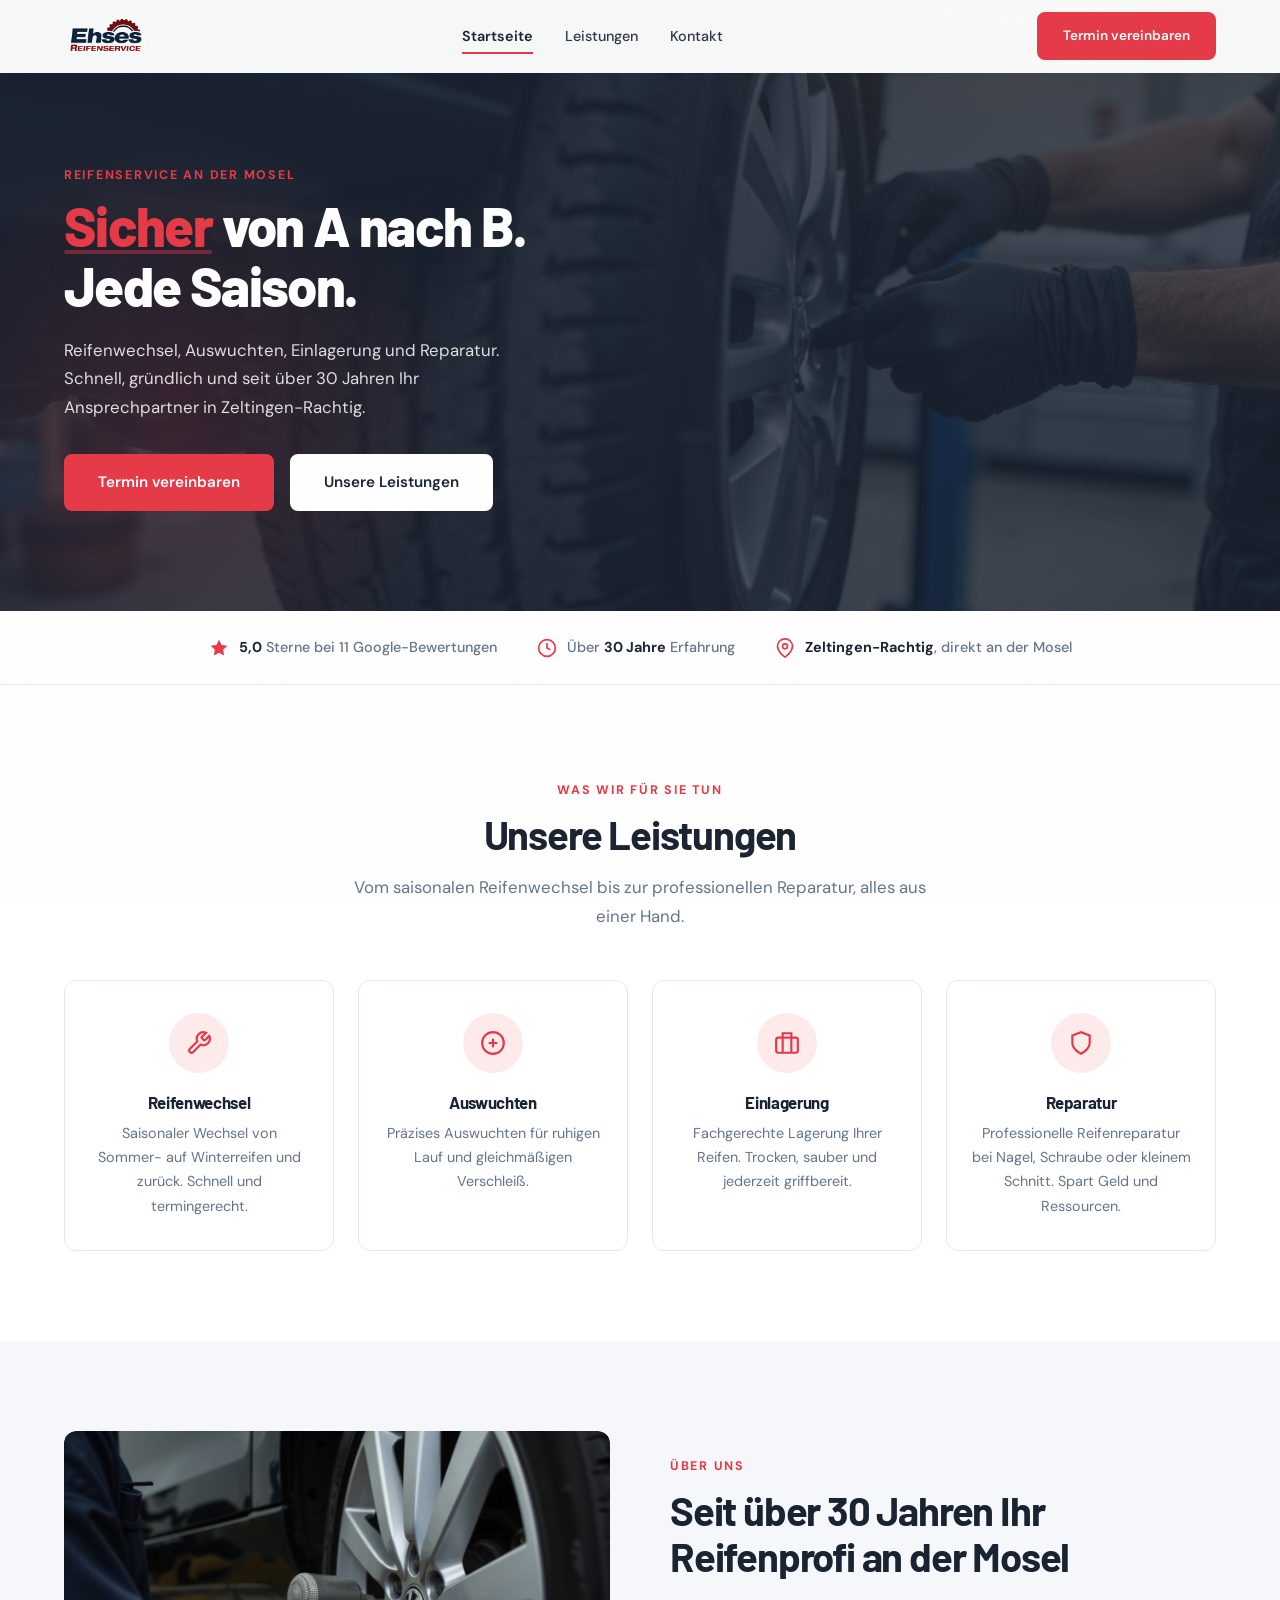
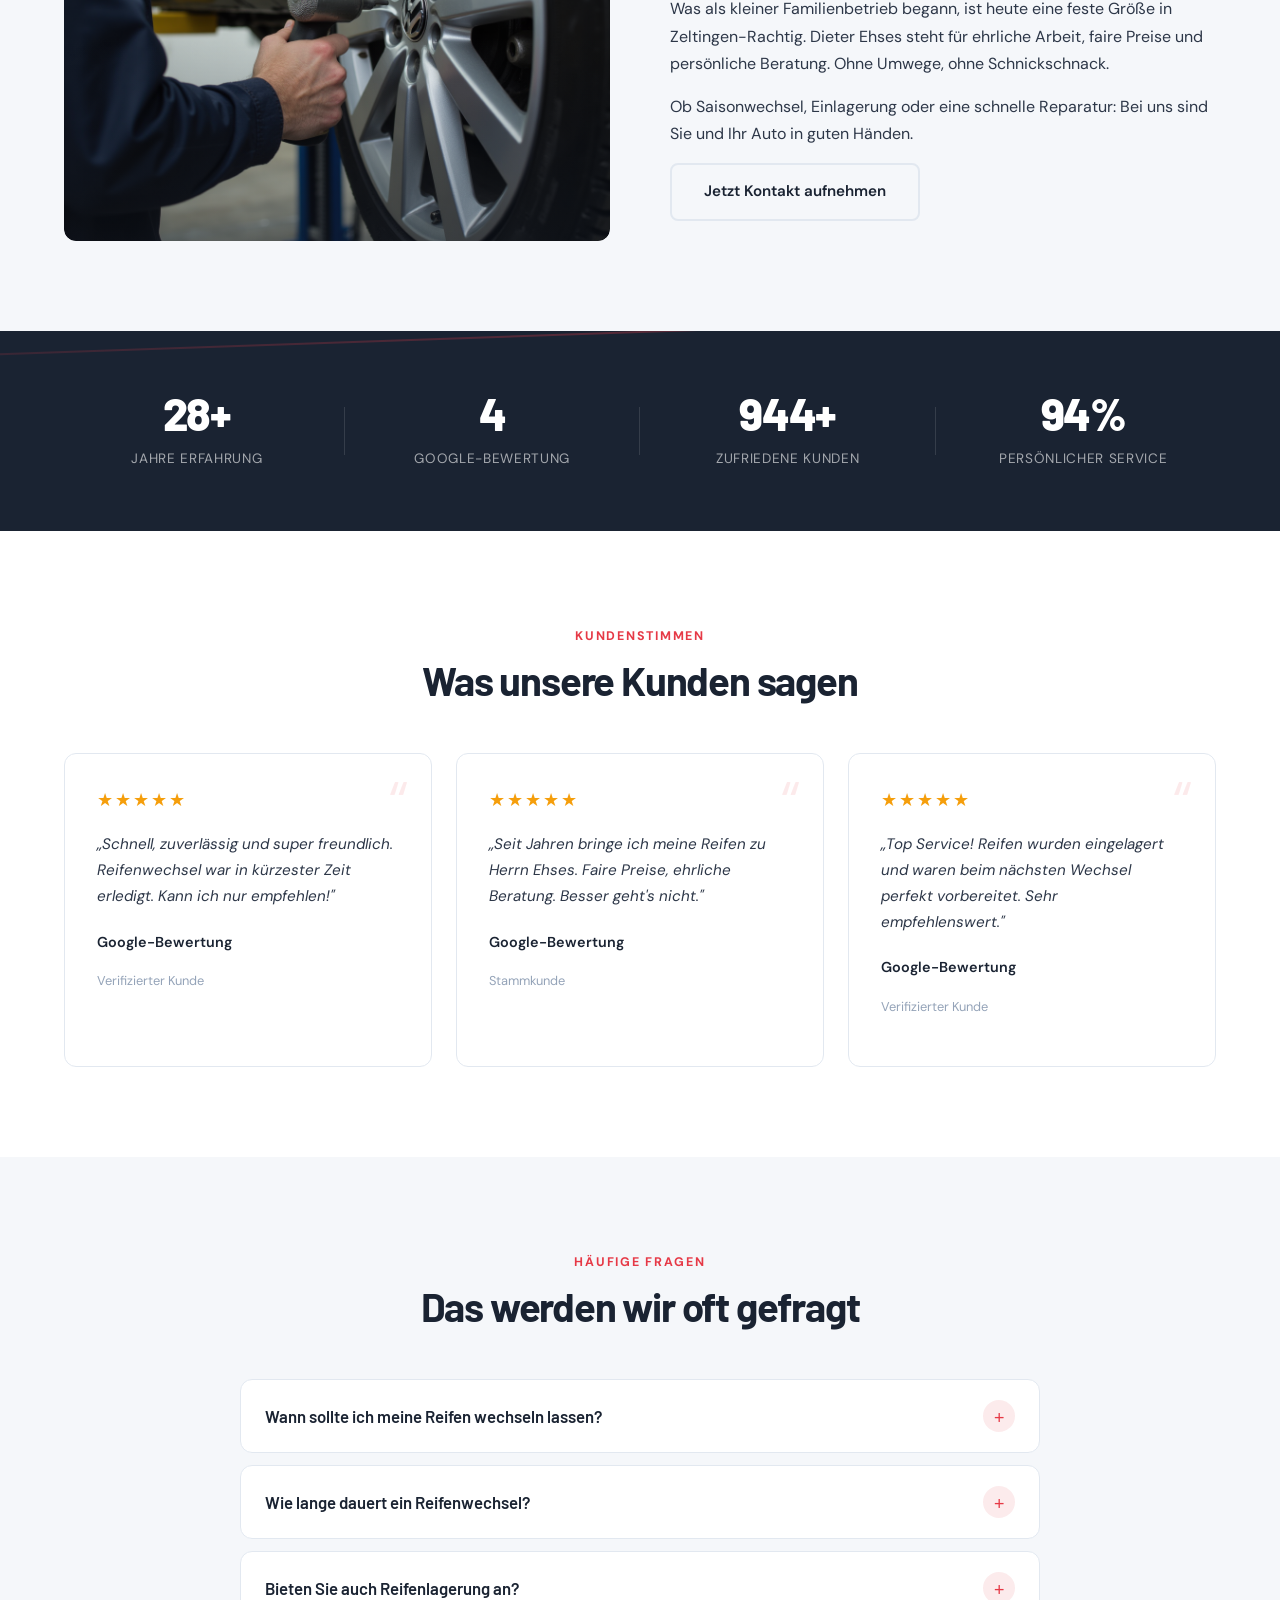
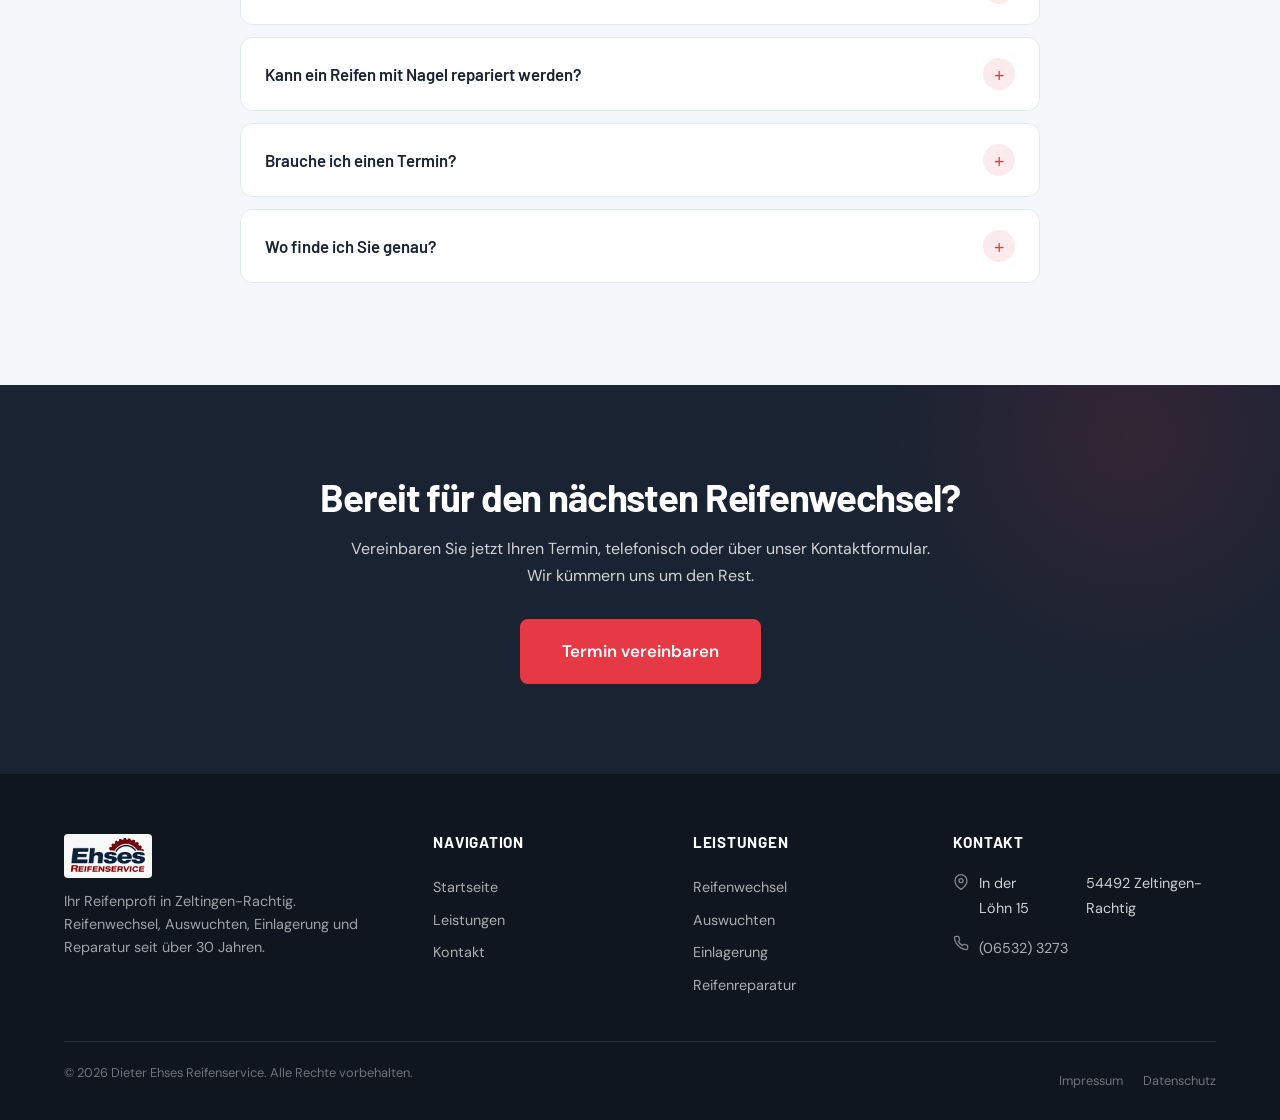
==== index.html @ b944e79a "UI polish: button shimmer, smooth FAQ accordion, back-to-top button, form focus states, CTA pulse, s" ====
<!DOCTYPE html>
<html lang="de">
<head>
    <meta charset="UTF-8">
    <meta name="viewport" content="width=device-width, initial-scale=1.0">
    <title>Ehses Reifenservice | Ihr Reifenprofi in Zeltingen-Rachtig</title>
    <meta name="description" content="Reifenwechsel, Auswuchten, Einlagerung und Reparatur. Ehses Reifenservice in Zeltingen-Rachtig. Über 30 Jahre Erfahrung. 5 Sterne bei Google.">
    <link rel="canonical" href="https://ehses-reifenservice.vercel.app/">
    <meta property="og:title" content="Ehses Reifenservice | Ihr Reifenprofi in Zeltingen-Rachtig">
    <meta property="og:description" content="Professioneller Reifenservice an der Mosel. Reifenwechsel, Auswuchten, Einlagerung, Reparatur. 5,0 ★ auf Google.">
    <meta property="og:type" content="website">
    <link rel="icon" type="image/png" href="images/ehses-reifenservice-favicon.png">
    <link rel="preconnect" href="https://fonts.googleapis.com">
    <link href="https://fonts.googleapis.com/css2?family=Barlow:wght@600;700;800&family=DM+Sans:ital,opsz,wght@0,9..40,300;0,9..40,400;0,9..40,500;0,9..40,600;0,9..40,700;1,9..40,400&display=swap" rel="stylesheet">
    <link rel="stylesheet" href="styles.css">
</head>
<body>
<!-- Scroll Progress -->
<div class="scroll-progress"></div>

<!-- Header -->
<header class="header" id="header">
    <div class="container">
        <a href="index.html" class="header-logo">
            <img src="images/ehses-reifenservice-logo.png" alt="Ehses Reifenservice" class="header-logo-img">
        </a>
        <nav class="nav" id="nav">
            <a href="index.html" class="nav-link active">Startseite</a>
            <a href="leistungen.html" class="nav-link">Leistungen</a>
            <a href="kontakt.html" class="nav-link">Kontakt</a>
        </nav>
        <a href="kontakt.html" class="header-cta btn btn-accent">Termin vereinbaren</a>
        <button class="hamburger" id="hamburger" aria-label="Menü">
            <span></span><span></span><span></span>
        </button>
    </div>
</header>

<!-- Hero -->
<section class="hero" style="background-image: linear-gradient(135deg, rgba(26,35,50,0.88) 0%, rgba(26,35,50,0.75) 100%), url('images/ehses-reifenservice-werkstatt-hero.png'); background-size: cover; background-position: center;">
    <div class="container">
        <div class="hero-content">
            <span class="section-label">Reifenservice an der Mosel</span>
            <h1><em>Sicher</em> von A nach B.<br>Jede Saison.</h1>
            <p class="hero-sub">Reifenwechsel, Auswuchten, Einlagerung und Reparatur. Schnell, gründlich und seit über 30 Jahren Ihr Ansprechpartner in Zeltingen-Rachtig.</p>
            <div class="hero-actions">
                <a href="kontakt.html" class="btn btn-accent">Termin vereinbaren</a>
                <a href="leistungen.html" class="btn btn-white">Unsere Leistungen</a>
            </div>
        </div>
    </div>
</section>

<!-- Trust Bar -->
<section class="trust-bar">
    <div class="container">
        <div class="trust-item">
            <svg xmlns="http://www.w3.org/2000/svg" width="20" height="20" viewBox="0 0 24 24" fill="currentColor"><path d="M12 2l3.09 6.26L22 9.27l-5 4.87 1.18 6.88L12 17.77l-6.18 3.25L7 14.14 2 9.27l6.91-1.01L12 2z"/></svg>
            <span><strong>5,0</strong> Sterne bei 11 Google-Bewertungen</span>
        </div>
        <div class="trust-item">
            <svg xmlns="http://www.w3.org/2000/svg" width="20" height="20" viewBox="0 0 24 24" fill="none" stroke="currentColor" stroke-width="2"><circle cx="12" cy="12" r="10"/><polyline points="12 6 12 12 16 14"/></svg>
            <span>Über <strong>30 Jahre</strong> Erfahrung</span>
        </div>
        <div class="trust-item">
            <svg xmlns="http://www.w3.org/2000/svg" width="20" height="20" viewBox="0 0 24 24" fill="none" stroke="currentColor" stroke-width="2"><path d="M21 10c0 7-9 13-9 13s-9-6-9-13a9 9 0 0 1 18 0z"/><circle cx="12" cy="10" r="3"/></svg>
            <span><strong>Zeltingen-Rachtig</strong>, direkt an der Mosel</span>
        </div>
    </div>
</section>

<!-- Services Overview -->
<section style="padding: var(--section-padding) 0;">
    <div class="container">
        <div class="section-header fade-in">
            <span class="section-label">Was wir für Sie tun</span>
            <h2 class="section-title">Unsere Leistungen</h2>
            <p class="section-subtitle">Vom saisonalen Reifenwechsel bis zur professionellen Reparatur, alles aus einer Hand.</p>
        </div>
        <div class="services-grid fade-in">
            <div class="service-card">
                <div class="service-icon">
                    <svg xmlns="http://www.w3.org/2000/svg" width="26" height="26" viewBox="0 0 24 24" fill="none" stroke="currentColor" stroke-width="2"><path d="M14.7 6.3a1 1 0 0 0 0 1.4l1.6 1.6a1 1 0 0 0 1.4 0l3.77-3.77a6 6 0 0 1-7.94 7.94l-6.91 6.91a2.12 2.12 0 0 1-3-3l6.91-6.91a6 6 0 0 1 7.94-7.94l-3.76 3.76z"/></svg>
                </div>
                <h3>Reifenwechsel</h3>
                <p>Saisonaler Wechsel von Sommer- auf Winterreifen und zurück. Schnell und termingerecht.</p>
            </div>
            <div class="service-card">
                <div class="service-icon">
                    <svg xmlns="http://www.w3.org/2000/svg" width="26" height="26" viewBox="0 0 24 24" fill="none" stroke="currentColor" stroke-width="2"><circle cx="12" cy="12" r="10"/><line x1="12" y1="8" x2="12" y2="16"/><line x1="8" y1="12" x2="16" y2="12"/></svg>
                </div>
                <h3>Auswuchten</h3>
                <p>Präzises Auswuchten für ruhigen Lauf und gleichmäßigen Verschleiß.</p>
            </div>
            <div class="service-card">
                <div class="service-icon">
                    <svg xmlns="http://www.w3.org/2000/svg" width="26" height="26" viewBox="0 0 24 24" fill="none" stroke="currentColor" stroke-width="2"><rect x="2" y="7" width="20" height="14" rx="2" ry="2"/><polyline points="16 21 16 3 8 3 8 21"/></svg>
                </div>
                <h3>Einlagerung</h3>
                <p>Fachgerechte Lagerung Ihrer Reifen. Trocken, sauber und jederzeit griffbereit.</p>
            </div>
            <div class="service-card">
                <div class="service-icon">
                    <svg xmlns="http://www.w3.org/2000/svg" width="26" height="26" viewBox="0 0 24 24" fill="none" stroke="currentColor" stroke-width="2"><path d="M12 22s8-4 8-10V5l-8-3-8 3v7c0 6 8 10 8 10z"/></svg>
                </div>
                <h3>Reparatur</h3>
                <p>Professionelle Reifenreparatur bei Nagel, Schraube oder kleinem Schnitt. Spart Geld und Ressourcen.</p>
            </div>
        </div>
    </div>
</section>

<!-- About Teaser -->
<section style="padding: var(--section-padding) 0; background: var(--light-bg);">
    <div class="container">
        <div class="about-grid">
            <div class="about-image slide-in-left">
                <img src="images/reifenwechsel-montage-ehses.png" alt="Reifenwechsel und Montage bei Ehses Reifenservice in Zeltingen-Rachtig" style="width:100%;aspect-ratio:4/3;border-radius:var(--radius-lg);object-fit:cover;">
            </div>
            <div class="about-text slide-in-right">
                <span class="section-label">Über uns</span>
                <h2 class="section-title">Seit über 30 Jahren Ihr Reifenprofi an der Mosel</h2>
                <p>Was als kleiner Familienbetrieb begann, ist heute eine feste Größe in Zeltingen-Rachtig. Dieter Ehses steht für ehrliche Arbeit, faire Preise und persönliche Beratung. Ohne Umwege, ohne Schnickschnack.</p>
                <p>Ob Saisonwechsel, Einlagerung oder eine schnelle Reparatur: Bei uns sind Sie und Ihr Auto in guten Händen.</p>
                <a href="kontakt.html" class="btn btn-outline">Jetzt Kontakt aufnehmen</a>
            </div>
        </div>
    </div>
</section>

<!-- Stats -->
<section class="stats fade-in">
    <div class="container">
        <div class="stats-grid">
            <div class="stat-item">
                <span class="stat-number">30+</span>
                <span class="stat-label">Jahre Erfahrung</span>
            </div>
            <div class="stat-item">
                <span class="stat-number">5,0</span>
                <span class="stat-label">Google-Bewertung</span>
            </div>
            <div class="stat-item">
                <span class="stat-number">1000+</span>
                <span class="stat-label">Zufriedene Kunden</span>
            </div>
            <div class="stat-item">
                <span class="stat-number">100%</span>
                <span class="stat-label">Persönlicher Service</span>
            </div>
        </div>
    </div>
</section>

<!-- Testimonials -->
<section style="padding: var(--section-padding) 0;">
    <div class="container">
        <div class="section-header fade-in">
            <span class="section-label">Kundenstimmen</span>
            <h2 class="section-title">Was unsere Kunden sagen</h2>
        </div>
        <div class="testimonials-grid fade-in">
            <div class="testimonial-card">
                <div class="testimonial-stars">★★★★★</div>
                <p class="testimonial-text">„Schnell, zuverlässig und super freundlich. Reifenwechsel war in kürzester Zeit erledigt. Kann ich nur empfehlen!"</p>
                <p class="testimonial-author">Google-Bewertung</p>
                <p class="testimonial-source">Verifizierter Kunde</p>
            </div>
            <div class="testimonial-card">
                <div class="testimonial-stars">★★★★★</div>
                <p class="testimonial-text">„Seit Jahren bringe ich meine Reifen zu Herrn Ehses. Faire Preise, ehrliche Beratung. Besser geht's nicht."</p>
                <p class="testimonial-author">Google-Bewertung</p>
                <p class="testimonial-source">Stammkunde</p>
            </div>
            <div class="testimonial-card">
                <div class="testimonial-stars">★★★★★</div>
                <p class="testimonial-text">„Top Service! Reifen wurden eingelagert und waren beim nächsten Wechsel perfekt vorbereitet. Sehr empfehlenswert."</p>
                <p class="testimonial-author">Google-Bewertung</p>
                <p class="testimonial-source">Verifizierter Kunde</p>
            </div>
        </div>
    </div>
</section>

<!-- FAQ -->
<section style="padding: var(--section-padding) 0; background: var(--light-bg);">
    <div class="container">
        <div class="section-header fade-in">
            <span class="section-label">Häufige Fragen</span>
            <h2 class="section-title">Das werden wir oft gefragt</h2>
        </div>
        <div class="faq-list fade-in">
            <details class="faq-item">
                <summary>Wann sollte ich meine Reifen wechseln lassen?</summary>
                <div class="faq-answer"><div class="faq-answer-inner">
                    <p>Die Faustregel lautet: Von O bis O, also von Oktober bis Ostern fahren Sie mit Winterreifen. Den genauen Zeitpunkt bestimmt das Wetter. Sobald die Temperaturen dauerhaft unter 7 Grad fallen, wird es Zeit für Winterreifen. Im Frühling gilt das Gleiche umgekehrt. Rufen Sie uns einfach an, wir finden schnell einen Termin.</p>
                </div></div>
            </details>
            <details class="faq-item">
                <summary>Wie lange dauert ein Reifenwechsel?</summary>
                <div class="faq-answer"><div class="faq-answer-inner">
                    <p>Ein kompletter Reifenwechsel (alle vier Räder) dauert bei uns in der Regel 20 bis 30 Minuten. Wenn Ihre Reifen bei uns eingelagert sind, geht es noch schneller, weil wir alles vorbereiten können.</p>
                </div></div>
            </details>
            <details class="faq-item">
                <summary>Bieten Sie auch Reifenlagerung an?</summary>
                <div class="faq-answer"><div class="faq-answer-inner">
                    <p>Ja, wir lagern Ihre Reifen fachgerecht bei uns ein. Trocken, sauber und jederzeit griffbereit für den nächsten Saisonwechsel. So sparen Sie sich den Platz in der Garage und den Transport.</p>
                </div></div>
            </details>
            <details class="faq-item">
                <summary>Kann ein Reifen mit Nagel repariert werden?</summary>
                <div class="faq-answer"><div class="faq-answer-inner">
                    <p>In vielen Fällen ja. Wenn der Nagel oder die Schraube in der Lauffläche steckt und der Schaden nicht zu groß ist, können wir den Reifen professionell reparieren. Das spart Ihnen den Kauf eines neuen Reifens. Kommen Sie vorbei, wir schauen es uns an.</p>
                </div></div>
            </details>
            <details class="faq-item">
                <summary>Brauche ich einen Termin?</summary>
                <div class="faq-answer"><div class="faq-answer-inner">
                    <p>Einen Termin zu vereinbaren ist empfehlenswert, damit wir uns ausreichend Zeit für Sie nehmen können. Rufen Sie uns einfach an unter <a href="tel:065323273">(06532) 3273</a>, und wir finden gemeinsam einen passenden Termin.</p>
                </div></div>
            </details>
            <details class="faq-item">
                <summary>Wo finde ich Sie genau?</summary>
                <div class="faq-answer"><div class="faq-answer-inner">
                    <p>Sie finden uns in der Löhn 15, 54492 Zeltingen-Rachtig. Direkt an der Mosel, gut erreichbar aus dem gesamten Umkreis. Auf unserer <a href="kontakt.html">Kontaktseite</a> finden Sie auch eine Karte mit Wegbeschreibung.</p>
                </div></div>
            </details>
        </div>
    </div>
</section>

<!-- FAQ Schema (SEO) -->
<script type="application/ld+json">
{
    "@context": "https://schema.org",
    "@type": "FAQPage",
    "mainEntity": [
        {
            "@type": "Question",
            "name": "Wann sollte ich meine Reifen wechseln lassen?",
            "acceptedAnswer": {
                "@type": "Answer",
                "text": "Die Faustregel lautet: Von O bis O, also von Oktober bis Ostern fahren Sie mit Winterreifen. Sobald die Temperaturen dauerhaft unter 7 Grad fallen, wird es Zeit für Winterreifen."
            }
        },
        {
            "@type": "Question",
            "name": "Wie lange dauert ein Reifenwechsel?",
            "acceptedAnswer": {
                "@type": "Answer",
                "text": "Ein kompletter Reifenwechsel (alle vier Räder) dauert bei uns in der Regel 20 bis 30 Minuten."
            }
        },
        {
            "@type": "Question",
            "name": "Bieten Sie auch Reifenlagerung an?",
            "acceptedAnswer": {
                "@type": "Answer",
                "text": "Ja, wir lagern Ihre Reifen fachgerecht bei uns ein. Trocken, sauber und jederzeit griffbereit für den nächsten Saisonwechsel."
            }
        },
        {
            "@type": "Question",
            "name": "Kann ein Reifen mit Nagel repariert werden?",
            "acceptedAnswer": {
                "@type": "Answer",
                "text": "In vielen Fällen ja. Wenn der Nagel oder die Schraube in der Lauffläche steckt und der Schaden nicht zu groß ist, können wir den Reifen professionell reparieren."
            }
        },
        {
            "@type": "Question",
            "name": "Brauche ich einen Termin?",
            "acceptedAnswer": {
                "@type": "Answer",
                "text": "Einen Termin zu vereinbaren ist empfehlenswert. Rufen Sie uns einfach an unter (06532) 3273."
            }
        },
        {
            "@type": "Question",
            "name": "Wo finde ich Ehses Reifenservice?",
            "acceptedAnswer": {
                "@type": "Answer",
                "text": "In der Löhn 15, 54492 Zeltingen-Rachtig. Direkt an der Mosel, gut erreichbar aus dem gesamten Umkreis."
            }
        }
    ]
}
</script>

<!-- CTA -->
<section class="cta-section">
    <div class="container fade-in">
        <h2>Bereit für den nächsten Reifenwechsel?</h2>
        <p>Vereinbaren Sie jetzt Ihren Termin, telefonisch oder über unser Kontaktformular. Wir kümmern uns um den Rest.</p>
        <a href="kontakt.html" class="btn btn-accent" style="font-size: 1.05rem; padding: 16px 40px;">Termin vereinbaren</a>
    </div>
</section>

<!-- Footer -->
<footer class="footer">
    <div class="container">
        <div class="footer-grid">
            <div class="footer-col">
                <img src="images/ehses-reifenservice-logo.png" alt="Ehses Reifenservice" class="footer-logo-img">
                <p class="footer-about">Ihr Reifenprofi in Zeltingen-Rachtig. Reifenwechsel, Auswuchten, Einlagerung und Reparatur seit über 30 Jahren.</p>
            </div>
            <div class="footer-col">
                <h4>Navigation</h4>
                <a href="index.html">Startseite</a>
                <a href="leistungen.html">Leistungen</a>
                <a href="kontakt.html">Kontakt</a>
            </div>
            <div class="footer-col">
                <h4>Leistungen</h4>
                <a href="leistungen.html">Reifenwechsel</a>
                <a href="leistungen.html">Auswuchten</a>
                <a href="leistungen.html">Einlagerung</a>
                <a href="leistungen.html">Reifenreparatur</a>
            </div>
            <div class="footer-col footer-contact">
                <h4>Kontakt</h4>
                <p>
                    <svg xmlns="http://www.w3.org/2000/svg" width="16" height="16" viewBox="0 0 24 24" fill="none" stroke="currentColor" stroke-width="2"><path d="M21 10c0 7-9 13-9 13s-9-6-9-13a9 9 0 0 1 18 0z"/><circle cx="12" cy="10" r="3"/></svg>
                    In der Löhn 15<br><span style="margin-left:26px;">54492 Zeltingen-Rachtig</span>
                </p>
                <p>
                    <svg xmlns="http://www.w3.org/2000/svg" width="16" height="16" viewBox="0 0 24 24" fill="none" stroke="currentColor" stroke-width="2"><path d="M22 16.92v3a2 2 0 0 1-2.18 2 19.79 19.79 0 0 1-8.63-3.07 19.5 19.5 0 0 1-6-6 19.79 19.79 0 0 1-3.07-8.67A2 2 0 0 1 4.11 2h3a2 2 0 0 1 2 1.72 12.84 12.84 0 0 0 .7 2.81 2 2 0 0 1-.45 2.11L8.09 9.91a16 16 0 0 0 6 6l1.27-1.27a2 2 0 0 1 2.11-.45 12.84 12.84 0 0 0 2.81.7A2 2 0 0 1 22 16.92z"/></svg>
                    <a href="tel:065323273" style="color: rgba(255,255,255,0.65);">(06532) 3273</a>
                </p>
            </div>
        </div>
        <div class="footer-bottom">
            <p>&copy; 2026 Dieter Ehses Reifenservice. Alle Rechte vorbehalten.</p>
            <div class="footer-legal">
                <a href="impressum.html">Impressum</a>
                <a href="datenschutz.html">Datenschutz</a>
            </div>
        </div>
    </div>
</footer>

<!-- Back to Top -->
<button class="back-to-top" id="backToTop" aria-label="Nach oben scrollen">
    <svg xmlns="http://www.w3.org/2000/svg" width="22" height="22" viewBox="0 0 24 24" fill="none" stroke="currentColor" stroke-width="2.5" stroke-linecap="round" stroke-linejoin="round"><polyline points="18 15 12 9 6 15"/></svg>
</button>

<script src="script.js"></script>
</body>
</html>
---- styles.css ----
/* ============================================
   Dieter Ehses Reifenservice | styles.css
   Design Vibe: High-Performance (Automotive)
   ============================================ */

/* 1. Reset & Base */
*, *::before, *::after { box-sizing: border-box; margin: 0; padding: 0; }
html { scroll-behavior: smooth; }
body { font-family: var(--font-body); color: var(--text); line-height: 1.7; background: var(--white); -webkit-font-smoothing: antialiased; }
img { max-width: 100%; height: auto; display: block; }
a { color: var(--accent); text-decoration: none; transition: color 0.3s cubic-bezier(0.25, 0.46, 0.45, 0.94); }
a:hover { color: var(--accent-hover); }
ul, ol { list-style: none; }

/* 2. CSS Variables */
:root {
    --primary: #1a2332;
    --primary-dark: #0f1620;
    --primary-light: #2a3a50;
    --accent: #e63946;
    --accent-hover: #c62d39;
    --accent-light: rgba(230, 57, 70, 0.1);
    --secondary: #4a90d9;
    --secondary-light: rgba(74, 144, 217, 0.1);

    --light-bg: #f5f7fa;
    --white: #ffffff;
    --text: #2d3748;
    --text-light: #64748b;
    --text-muted: #94a3b8;
    --border: #e2e8f0;

    /* Layered, color-tinted shadows */
    --shadow-sm: 0 1px 3px rgba(26,35,50,0.06), 0 4px 12px rgba(26,35,50,0.04);
    --shadow-md: 0 4px 12px rgba(26,35,50,0.08), 0 16px 40px rgba(26,35,50,0.06);
    --shadow-lg: 0 8px 24px rgba(26,35,50,0.1), 0 24px 64px rgba(26,35,50,0.08);
    --shadow-accent: 0 4px 16px rgba(230, 57, 70, 0.2), 0 12px 40px rgba(230, 57, 70, 0.12);

    --radius-sm: 4px;
    --radius-md: 8px;
    --radius-lg: 12px;

    --section-padding: 90px;

    /* Spring-style easing */
    --ease-spring: cubic-bezier(0.175, 0.885, 0.32, 1.275);
    --ease-smooth: cubic-bezier(0.25, 0.46, 0.45, 0.94);
    --ease-out: cubic-bezier(0.22, 1, 0.36, 1);

    --font-heading: 'Barlow', sans-serif;
    --font-body: 'DM Sans', sans-serif;
}

/* Subtle grain overlay */
body::after {
    content: '';
    position: fixed;
    inset: 0;
    pointer-events: none;
    z-index: 9999;
    opacity: 0.025;
    background-image: url("data:image/svg+xml,%3Csvg viewBox='0 0 256 256' xmlns='http://www.w3.org/2000/svg'%3E%3Cfilter id='n'%3E%3CfeTurbulence type='fractalNoise' baseFrequency='0.85' numOctaves='4' stitchTiles='stitch'/%3E%3C/filter%3E%3Crect width='100%25' height='100%25' filter='url(%23n)'/%3E%3C/svg%3E");
    background-size: 256px 256px;
}

/* 3. Typography */
h1, h2, h3, h4, h5, h6 {
    font-family: var(--font-heading);
    color: var(--primary);
    line-height: 1.15;
    font-weight: 700;
    letter-spacing: -0.03em;
}
h1 { font-size: clamp(2.2rem, 5vw, 3.4rem); font-weight: 800; }
h2 { font-size: clamp(1.7rem, 3.5vw, 2.5rem); margin-bottom: 16px; }
h3 { font-size: clamp(1.15rem, 2vw, 1.45rem); margin-bottom: 10px; letter-spacing: -0.02em; }
p { margin-bottom: 16px; }
.section-label {
    display: inline-block;
    font-family: var(--font-body);
    font-size: 0.78rem;
    font-weight: 700;
    text-transform: uppercase;
    letter-spacing: 0.14em;
    color: var(--accent);
    margin-bottom: 10px;
}
.section-title { margin-bottom: 16px; }
.section-subtitle { color: var(--text-light); max-width: 600px; margin: 0 auto; font-size: 1.05rem; }

/* 4. Layout */
.container { max-width: 1200px; margin: 0 auto; padding: 0 24px; }
.section-header { text-align: center; margin-bottom: 50px; }

/* 5. Buttons & Forms */
.btn {
    display: inline-flex;
    align-items: center;
    justify-content: center;
    padding: 14px 32px;
    font-family: var(--font-body);
    font-size: 0.95rem;
    font-weight: 600;
    border-radius: var(--radius-md);
    border: 2px solid transparent;
    cursor: pointer;
    transition: transform 0.5s var(--ease-smooth), box-shadow 0.5s var(--ease-smooth), background 0.4s ease, border-color 0.4s ease, color 0.4s ease;
    text-decoration: none;
    gap: 8px;
}
.btn:focus-visible {
    outline: 3px solid var(--accent);
    outline-offset: 3px;
}
.btn-accent {
    background: var(--accent);
    color: #fff;
    border-color: var(--accent);
    position: relative;
    overflow: hidden;
}
/* Shimmer sweep on hover */
.btn-accent::after {
    content: '';
    position: absolute;
    top: 0;
    left: -100%;
    width: 60%;
    height: 100%;
    background: linear-gradient(90deg, transparent, rgba(255,255,255,0.2), transparent);
    transition: none;
    pointer-events: none;
}
.btn-accent:hover::after {
    animation: btnShimmer 0.6s ease forwards;
}
@keyframes btnShimmer {
    from { left: -100%; }
    to { left: 150%; }
}
.btn-accent:hover {
    background: var(--accent-hover);
    border-color: var(--accent-hover);
    color: #fff;
    transform: translateY(-3px);
    box-shadow: var(--shadow-accent);
}
.btn-accent:active { transform: translateY(-1px); }
.btn-outline {
    background: transparent;
    color: var(--primary);
    border-color: var(--border);
}
.btn-outline:hover {
    border-color: var(--primary);
    background: var(--primary);
    color: #fff;
    transform: translateY(-2px);
    box-shadow: var(--shadow-md);
}
.btn-outline:active { transform: translateY(0); }
.btn-white {
    background: #fff;
    color: var(--primary);
    border-color: #fff;
}
.btn-white:hover {
    background: var(--light-bg);
    transform: translateY(-3px);
    color: var(--primary);
    box-shadow: 0 8px 30px rgba(255,255,255,0.2);
}
.btn-white:active { transform: translateY(-1px); }

input, textarea, select {
    font-family: var(--font-body);
    font-size: 0.95rem;
    padding: 12px 16px;
    border: 1px solid var(--border);
    border-radius: var(--radius-md);
    background: var(--white);
    color: var(--text);
    transition: border-color 0.3s ease, box-shadow 0.3s ease;
    width: 100%;
}
input:focus, textarea:focus, select:focus {
    outline: none;
    border-color: var(--accent);
    box-shadow: 0 0 0 3px var(--accent-light);
}
input:focus-visible, textarea:focus-visible, select:focus-visible {
    outline: 2px solid var(--accent);
    outline-offset: 1px;
}
textarea { resize: vertical; min-height: 130px; }
.form-group { margin-bottom: 20px; }
.form-group label {
    display: block;
    font-size: 0.85rem;
    font-weight: 600;
    color: var(--primary);
    margin-bottom: 6px;
}

/* 6. Header & Navigation */
.header {
    position: fixed;
    top: 0;
    left: 0;
    right: 0;
    z-index: 100;
    background: rgba(255,255,255,0.97);
    backdrop-filter: blur(10px);
    -webkit-backdrop-filter: blur(10px);
    transition: border-color 0.3s ease, box-shadow 0.3s ease;
    border-bottom: 1px solid transparent;
}
.header.scrolled {
    border-bottom-color: var(--border);
    box-shadow: var(--shadow-sm);
}
.header .container {
    display: flex;
    align-items: center;
    justify-content: space-between;
    height: 72px;
}
.header-logo { display: flex; align-items: center; gap: 10px; text-decoration: none; }
.header-logo-img {
    height: 42px;
    width: auto;
    border-radius: 4px;
    transition: transform 0.5s var(--ease-smooth);
}
.header-logo:hover .header-logo-img { transform: scale(1.04); }
.header-logo-text {
    font-family: var(--font-heading);
    font-weight: 700;
    font-size: 1.15rem;
    color: var(--primary);
    line-height: 1.2;
}
.header-logo-text span {
    display: block;
    font-size: 0.7rem;
    font-weight: 500;
    color: var(--text-light);
    text-transform: uppercase;
    letter-spacing: 0.08em;
}
.nav { display: flex; align-items: center; gap: 32px; }
.nav-link {
    font-size: 0.9rem;
    font-weight: 500;
    color: var(--text);
    text-decoration: none;
    position: relative;
    padding: 4px 0;
    transition: color 0.3s ease;
}
.nav-link::after {
    content: '';
    position: absolute;
    bottom: -2px;
    left: 0;
    width: 0;
    height: 2px;
    background: var(--accent);
    transition: width 0.4s var(--ease-out);
}
.nav-link:hover::after, .nav-link.active::after { width: 100%; }
.nav-link:hover { color: var(--primary); }
.nav-link.active { color: var(--primary); font-weight: 600; }
.nav-link:focus-visible { outline: 2px solid var(--accent); outline-offset: 4px; border-radius: 2px; }

.header-cta { font-size: 0.85rem; padding: 10px 24px; }

.hamburger {
    display: none;
    flex-direction: column;
    justify-content: center;
    gap: 5px;
    width: 44px;
    height: 44px;
    padding: 10px;
    background: none;
    border: none;
    cursor: pointer;
    z-index: 110;
}
.hamburger:focus-visible { outline: 2px solid var(--accent); outline-offset: 2px; border-radius: 4px; }
.hamburger span {
    display: block;
    width: 24px;
    height: 2px;
    background: var(--primary);
    transition: transform 0.4s var(--ease-smooth), opacity 0.3s ease;
    border-radius: 2px;
}
.hamburger.active span:nth-child(1) { transform: rotate(45deg) translate(5px, 5px); }
.hamburger.active span:nth-child(2) { opacity: 0; }
.hamburger.active span:nth-child(3) { transform: rotate(-45deg) translate(5px, -5px); }

/* 7. Footer */
.footer {
    background: var(--primary-dark);
    color: rgba(255,255,255,0.8);
    padding: 60px 0 0;
}
.footer h4 {
    color: #fff;
    font-size: 0.95rem;
    margin-bottom: 20px;
    text-transform: uppercase;
    letter-spacing: 0.05em;
}
.footer-grid {
    display: grid;
    grid-template-columns: 1.5fr 1fr 1fr 1.2fr;
    gap: 40px;
    padding-bottom: 40px;
}
.footer-col a {
    display: block;
    color: rgba(255,255,255,0.65);
    font-size: 0.9rem;
    padding: 4px 0;
    transition: color 0.4s ease, transform 0.4s var(--ease-smooth);
}
.footer-col a:hover { color: #fff; transform: translateX(3px); }
.footer-col a:focus-visible { outline: 2px solid var(--accent); outline-offset: 2px; border-radius: 2px; }
.footer-logo-img {
    height: 44px;
    width: auto;
    margin-bottom: 12px;
    border-radius: 4px;
}
.footer-logo-text {
    font-family: var(--font-heading);
    font-weight: 700;
    font-size: 1.2rem;
    color: #fff;
    margin-bottom: 12px;
}
.footer-logo-text span {
    display: block;
    font-size: 0.7rem;
    font-weight: 500;
    color: rgba(255,255,255,0.5);
    text-transform: uppercase;
    letter-spacing: 0.08em;
}
.footer-about {
    font-size: 0.9rem;
    color: rgba(255,255,255,0.6);
    line-height: 1.6;
    margin-bottom: 20px;
}
.footer-contact p {
    font-size: 0.9rem;
    margin-bottom: 12px;
    display: flex;
    align-items: flex-start;
    gap: 10px;
}
.footer-contact svg { flex-shrink: 0; margin-top: 3px; opacity: 0.6; }
.footer-bottom {
    border-top: 1px solid rgba(255,255,255,0.1);
    padding: 20px 0;
    display: flex;
    justify-content: space-between;
    align-items: center;
    font-size: 0.8rem;
    color: rgba(255,255,255,0.4);
}
.footer-legal { display: flex; gap: 20px; }
.footer-legal a { color: rgba(255,255,255,0.4); font-size: 0.8rem; padding: 0; }
.footer-legal a:hover { color: rgba(255,255,255,0.8); transform: none; }

/* 8. Shared Components */

/* Hero */
.hero {
    padding: 160px 0 100px;
    background: linear-gradient(135deg, var(--primary) 0%, var(--primary-light) 100%);
    position: relative;
    overflow: hidden;
}
.hero::before {
    content: '';
    position: absolute;
    inset: 0;
    background: url('images/ehses-reifenservice-hero.jpg') center/cover no-repeat;
    opacity: 0.2;
}
/* Radial gradient glow behind hero content */
.hero::after {
    content: '';
    position: absolute;
    width: 600px;
    height: 600px;
    background: radial-gradient(circle, rgba(230, 57, 70, 0.15) 0%, transparent 70%);
    top: 20%;
    left: -10%;
    pointer-events: none;
}
.hero .container { position: relative; z-index: 2; }
.hero-content { max-width: 680px; }
.hero h1 { color: #fff; margin-bottom: 20px; line-height: 1.1; font-weight: 800; }
.hero h1 em {
    font-style: normal;
    color: var(--accent);
    position: relative;
    display: inline-block;
}
/* Accent underline on hero emphasis */
.hero h1 em::after {
    content: '';
    position: absolute;
    bottom: 2px;
    left: 0;
    width: 100%;
    height: 4px;
    background: var(--accent);
    opacity: 0.4;
    border-radius: 2px;
}
.hero-sub { color: rgba(255,255,255,0.85); font-size: 1.05rem; margin-bottom: 32px; max-width: 480px; }
.hero-actions { display: flex; gap: 16px; flex-wrap: wrap; }

/* Trust Bar */
.trust-bar {
    background: var(--white);
    padding: 24px 0;
    border-bottom: 1px solid var(--border);
}
.trust-bar .container {
    display: flex;
    align-items: center;
    justify-content: center;
    gap: 40px;
    flex-wrap: wrap;
}
.trust-item {
    display: flex;
    align-items: center;
    gap: 10px;
    font-size: 0.9rem;
    color: var(--text-light);
    font-weight: 500;
}
.trust-item svg { color: var(--accent); flex-shrink: 0; }
.trust-item strong { color: var(--primary); }

/* Page Hero (inner pages) */
.page-hero {
    background: var(--light-bg);
    padding: 120px 0 50px;
    border-bottom: 1px solid var(--border);
    position: relative;
    overflow: hidden;
}
/* Decorative geometric element */
.page-hero::after {
    content: '';
    position: absolute;
    width: 300px;
    height: 300px;
    border: 2px solid rgba(230, 57, 70, 0.08);
    border-radius: 50%;
    top: -100px;
    right: -80px;
    pointer-events: none;
}
.page-hero h1 { margin-bottom: 8px; }
.page-hero p { color: var(--text-light); font-size: 1.05rem; }
.breadcrumb {
    font-family: var(--font-body);
    font-size: 0.85rem;
    color: var(--text-muted);
    margin-bottom: 12px;
    display: block;
}
.breadcrumb a { color: var(--text-light); }
.breadcrumb a:hover { color: var(--accent); }

/* Service Cards */
.services-grid {
    display: grid;
    grid-template-columns: repeat(4, 1fr);
    gap: 24px;
}
.service-card {
    background: var(--white);
    border: 1px solid var(--border);
    border-radius: var(--radius-lg);
    padding: 32px 24px;
    text-align: center;
    transition: transform 0.55s var(--ease-smooth), box-shadow 0.55s var(--ease-smooth), border-color 0.4s ease;
    position: relative;
}
/* Top accent line on card hover */
.service-card::before {
    content: '';
    position: absolute;
    top: 0;
    left: 50%;
    transform: translateX(-50%) scaleX(0);
    width: 60%;
    height: 3px;
    background: var(--accent);
    border-radius: 0 0 3px 3px;
    transition: transform 0.55s var(--ease-smooth);
}
.service-card:hover::before { transform: translateX(-50%) scaleX(1); }
.service-card:hover {
    border-color: rgba(230, 57, 70, 0.2);
    box-shadow: var(--shadow-lg);
    transform: translateY(-6px);
}
.service-icon {
    width: 60px;
    height: 60px;
    border-radius: 50%;
    background: var(--accent-light);
    display: flex;
    align-items: center;
    justify-content: center;
    margin: 0 auto 20px;
    color: var(--accent);
    transition: transform 0.55s var(--ease-smooth), background 0.4s ease;
}
.service-card:hover .service-icon {
    transform: scale(1.08) rotate(-3deg);
    background: var(--accent);
    color: #fff;
}
.service-card h3 { font-size: 1.05rem; margin-bottom: 8px; }
.service-card p { font-size: 0.9rem; color: var(--text-light); margin-bottom: 0; }

/* About Teaser */
.about-grid {
    display: grid;
    grid-template-columns: 1fr 1fr;
    gap: 60px;
    align-items: center;
}
.about-image {
    position: relative;
    border-radius: var(--radius-lg);
    overflow: hidden;
}
.about-image img {
    border-radius: var(--radius-lg);
    width: 100%;
    object-fit: cover;
    aspect-ratio: 4/3;
    transition: transform 0.6s var(--ease-smooth);
}
/* Gradient overlay on images */
.about-image::after {
    content: '';
    position: absolute;
    inset: 0;
    background: linear-gradient(to top, rgba(26,35,50,0.35) 0%, transparent 50%);
    border-radius: var(--radius-lg);
    pointer-events: none;
}
.about-image:hover img { transform: scale(1.03); }

/* Stats */
.stats {
    background: var(--primary);
    padding: 60px 0;
    position: relative;
    overflow: hidden;
}
/* Decorative diagonal stripe */
.stats::before {
    content: '';
    position: absolute;
    width: 200%;
    height: 2px;
    background: linear-gradient(90deg, transparent, rgba(230, 57, 70, 0.3), transparent);
    top: 0;
    left: -50%;
    transform: rotate(-2deg);
}
.stats-grid {
    display: grid;
    grid-template-columns: repeat(4, 1fr);
    gap: 30px;
    text-align: center;
}
.stat-item { position: relative; }
/* Vertical divider between stats */
.stat-item:not(:last-child)::after {
    content: '';
    position: absolute;
    right: -15px;
    top: 20%;
    height: 60%;
    width: 1px;
    background: rgba(255,255,255,0.12);
}
.stat-number {
    display: block;
    font-family: var(--font-heading);
    font-size: 2.8rem;
    font-weight: 800;
    color: #fff;
    line-height: 1;
    margin-bottom: 8px;
    letter-spacing: -0.03em;
}
.stat-label {
    font-family: var(--font-body);
    font-size: 0.85rem;
    color: rgba(255,255,255,0.6);
    text-transform: uppercase;
    letter-spacing: 0.05em;
}

/* Testimonials */
.testimonials-grid {
    display: grid;
    grid-template-columns: repeat(3, 1fr);
    gap: 24px;
}
.testimonial-card {
    background: var(--white);
    border: 1px solid var(--border);
    border-radius: var(--radius-lg);
    padding: 32px;
    transition: transform 0.55s var(--ease-smooth), box-shadow 0.55s var(--ease-smooth);
    position: relative;
}
/* Large quote mark decoration */
.testimonial-card::before {
    content: '\201C';
    position: absolute;
    top: 16px;
    right: 24px;
    font-size: 4rem;
    font-family: var(--font-heading);
    color: var(--accent);
    opacity: 0.1;
    line-height: 1;
    pointer-events: none;
}
.testimonial-card::after {
    content: '';
    position: absolute;
    top: 0;
    left: 0;
    width: 4px;
    height: 100%;
    background: var(--accent);
    border-radius: var(--radius-lg) 0 0 var(--radius-lg);
    transform: scaleY(0);
    transform-origin: bottom;
    transition: transform 0.5s var(--ease-out);
}
.testimonial-card:hover::after { transform: scaleY(1); }
.testimonial-card:hover {
    transform: translateY(-4px);
    box-shadow: var(--shadow-md);
}
.testimonial-stars { color: #f59e0b; font-size: 1.1rem; margin-bottom: 16px; letter-spacing: 2px; }
.testimonial-text { font-size: 0.95rem; color: var(--text); margin-bottom: 20px; font-style: italic; line-height: 1.7; }
.testimonial-author { font-weight: 600; font-size: 0.9rem; color: var(--primary); }
.testimonial-source { font-size: 0.8rem; color: var(--text-muted); }

/* CTA Section */
.cta-section {
    background: var(--primary);
    color: #fff;
    text-align: center;
    padding: var(--section-padding) 0;
    position: relative;
    overflow: hidden;
}
/* Radial glow on CTA */
.cta-section::before {
    content: '';
    position: absolute;
    width: 500px;
    height: 500px;
    background: radial-gradient(circle, rgba(230, 57, 70, 0.12) 0%, transparent 70%);
    top: -200px;
    right: -100px;
    pointer-events: none;
}
.cta-section h2 { color: #fff; font-size: clamp(1.6rem, 3.5vw, 2.4rem); margin-bottom: 16px; position: relative; }
.cta-section p { color: rgba(255,255,255,0.8); max-width: 600px; margin: 0 auto 30px; position: relative; }

/* Service Detail (Leistungen page) */
.service-detail { padding: 80px 0; }
.service-detail:nth-child(even) { background: var(--light-bg); }
.service-detail-grid {
    display: grid;
    grid-template-columns: 1fr 1fr;
    gap: 60px;
    align-items: center;
}
.service-detail:nth-child(even) .service-detail-grid { direction: rtl; }
.service-detail:nth-child(even) .service-detail-grid > * { direction: ltr; }
.service-detail-text .section-label { margin-bottom: 8px; }
.service-detail-text h2 { margin-bottom: 16px; }
.service-detail-text p { color: var(--text-light); margin-bottom: 20px; }
.check-list { margin-bottom: 24px; }
.check-list li {
    padding: 8px 0 8px 28px;
    position: relative;
    font-size: 0.95rem;
    color: var(--text);
}
.check-list li::before {
    content: '';
    position: absolute;
    left: 0;
    top: 14px;
    width: 16px;
    height: 16px;
    border-radius: 50%;
    background: var(--accent-light);
    border: 2px solid var(--accent);
}
.check-list li::after {
    content: '';
    position: absolute;
    left: 4px;
    top: 18px;
    width: 5px;
    height: 8px;
    border: solid var(--accent);
    border-width: 0 2px 2px 0;
    transform: rotate(45deg);
}
.service-detail-image {
    position: relative;
    border-radius: var(--radius-lg);
    overflow: hidden;
}
.service-detail-image img {
    border-radius: var(--radius-lg);
    width: 100%;
    object-fit: cover;
    aspect-ratio: 4/3;
    transition: transform 0.6s var(--ease-smooth);
}
/* Gradient overlay on service images */
.service-detail-image::after {
    content: '';
    position: absolute;
    inset: 0;
    background: linear-gradient(to top, rgba(26,35,50,0.3) 0%, transparent 40%);
    border-radius: var(--radius-lg);
    pointer-events: none;
    transition: opacity 0.3s ease;
}
.service-detail-image:hover img { transform: scale(1.04); }
.service-detail-image:hover::after { opacity: 0.5; }
.service-detail-image .img-placeholder {
    width: 100%;
    aspect-ratio: 4/3;
    border-radius: var(--radius-lg);
    background: var(--light-bg);
    border: 2px dashed var(--border);
    display: flex;
    align-items: center;
    justify-content: center;
    color: var(--text-muted);
    font-size: 0.9rem;
}

/* Process Steps */
.process-steps {
    display: grid;
    grid-template-columns: repeat(4, 1fr);
    gap: 30px;
    counter-reset: step;
    position: relative;
}
/* Connecting line between steps */
.process-steps::before {
    content: '';
    position: absolute;
    top: 28px;
    left: calc(12.5% + 28px);
    right: calc(12.5% + 28px);
    height: 2px;
    background: linear-gradient(90deg, var(--accent), rgba(230, 57, 70, 0.3), var(--accent), rgba(230, 57, 70, 0.3), var(--accent));
}
.process-step {
    text-align: center;
    position: relative;
}
.step-number {
    display: inline-flex;
    align-items: center;
    justify-content: center;
    width: 56px;
    height: 56px;
    border-radius: 50%;
    background: var(--accent);
    color: #fff;
    font-family: var(--font-heading);
    font-weight: 700;
    font-size: 1.3rem;
    margin-bottom: 16px;
    position: relative;
    z-index: 1;
    box-shadow: 0 4px 16px rgba(230, 57, 70, 0.3);
    transition: transform 0.5s var(--ease-smooth);
}
.process-step:hover .step-number { transform: scale(1.08); }
.process-step h3 { font-size: 1rem; margin-bottom: 8px; }
.process-step p { font-size: 0.85rem; color: var(--text-light); margin-bottom: 0; }

/* Contact Grid */
.contact-grid {
    display: grid;
    grid-template-columns: 1.2fr 0.8fr;
    gap: 60px;
}
.contact-info h3 { margin-bottom: 24px; }
.info-card {
    display: flex;
    align-items: flex-start;
    gap: 16px;
    transition: transform 0.5s var(--ease-smooth);
}
.info-card:hover { transform: translateX(3px); }
.info-card .icon {
    width: 44px;
    height: 44px;
    border-radius: 50%;
    background: var(--accent-light);
    display: flex;
    align-items: center;
    justify-content: center;
    flex-shrink: 0;
    color: var(--accent);
    transition: transform 0.5s var(--ease-smooth), background 0.4s ease;
}
.info-card:hover .icon { transform: scale(1.06); background: var(--accent); color: #fff; }
.info-card h4 { font-size: 0.9rem; margin-bottom: 4px; }
.info-card p { font-size: 0.9rem; color: var(--text-light); }

/* Legal Content */
.legal-content { padding: var(--section-padding) 0; max-width: 800px; }
.legal-content h2 { font-size: 1.3rem; margin-top: 36px; margin-bottom: 12px; }
.legal-content p { font-size: 0.95rem; color: var(--text-light); line-height: 1.8; }
.legal-content a { color: var(--accent); }
.legal-content a:hover { text-decoration: underline; }

/* FAQ with smooth height animation */
.faq-list { max-width: 800px; margin: 0 auto; }
.faq-item {
    background: var(--white);
    border: 1px solid var(--border);
    border-radius: var(--radius-lg);
    margin-bottom: 12px;
    transition: border-color 0.4s ease, box-shadow 0.4s ease;
}
.faq-item[open] {
    border-color: rgba(230, 57, 70, 0.2);
    box-shadow: var(--shadow-sm);
}
.faq-item summary {
    padding: 20px 24px;
    font-family: var(--font-heading);
    font-weight: 600;
    font-size: 1.05rem;
    color: var(--primary);
    cursor: pointer;
    display: flex;
    align-items: center;
    justify-content: space-between;
    gap: 16px;
    list-style: none;
    transition: color 0.3s ease;
    user-select: none;
}
.faq-item summary::-webkit-details-marker { display: none; }
.faq-item summary::after {
    content: '';
    width: 20px;
    height: 20px;
    flex-shrink: 0;
    background: var(--accent-light);
    border-radius: 50%;
    position: relative;
    transition: transform 0.4s var(--ease-smooth), background 0.3s ease;
}
/* Plus icon via pseudo-elements on summary */
.faq-item summary::after {
    content: '+';
    font-size: 1.3rem;
    font-weight: 400;
    color: var(--accent);
    display: flex;
    align-items: center;
    justify-content: center;
    width: 32px;
    height: 32px;
    background: var(--accent-light);
    border-radius: 50%;
    transition: transform 0.4s var(--ease-smooth), background 0.3s ease, color 0.3s ease;
}
.faq-item[open] summary::after {
    transform: rotate(45deg);
    background: var(--accent);
    color: #fff;
}
.faq-item summary:hover { color: var(--accent); }
.faq-item summary:hover::after { background: var(--accent); color: #fff; }
/* Smooth open/close via grid rows */
.faq-answer {
    display: grid;
    grid-template-rows: 0fr;
    transition: grid-template-rows 0.4s var(--ease-out), padding 0.4s var(--ease-out);
    padding: 0 24px;
}
.faq-item[open] .faq-answer {
    grid-template-rows: 1fr;
    padding: 0 24px 20px;
}
.faq-answer-inner {
    overflow: hidden;
}
.faq-answer p {
    font-size: 0.95rem;
    color: var(--text-light);
    line-height: 1.8;
    margin-bottom: 0;
}
.faq-answer a { color: var(--accent); font-weight: 500; }
.faq-answer a:hover { text-decoration: underline; }

/* 9. Animations */

/* Staggered fade-in with slide */
.fade-in {
    opacity: 0;
    transform: translateY(40px);
    transition: opacity 0.7s var(--ease-out), transform 0.7s var(--ease-out);
}
.fade-in.visible {
    opacity: 1;
    transform: translateY(0);
}
/* Staggered children inside .fade-in grids */
.fade-in.visible .service-card,
.fade-in.visible .testimonial-card,
.fade-in.visible .process-step,
.fade-in.visible .stat-item {
    animation: staggerSlideUp 0.6s var(--ease-out) both;
}
.fade-in.visible .service-card:nth-child(1),
.fade-in.visible .testimonial-card:nth-child(1),
.fade-in.visible .process-step:nth-child(1),
.fade-in.visible .stat-item:nth-child(1) { animation-delay: 0s; }
.fade-in.visible .service-card:nth-child(2),
.fade-in.visible .testimonial-card:nth-child(2),
.fade-in.visible .process-step:nth-child(2),
.fade-in.visible .stat-item:nth-child(2) { animation-delay: 0.1s; }
.fade-in.visible .service-card:nth-child(3),
.fade-in.visible .testimonial-card:nth-child(3),
.fade-in.visible .process-step:nth-child(3),
.fade-in.visible .stat-item:nth-child(3) { animation-delay: 0.2s; }
.fade-in.visible .service-card:nth-child(4),
.fade-in.visible .process-step:nth-child(4),
.fade-in.visible .stat-item:nth-child(4) { animation-delay: 0.3s; }

@keyframes staggerSlideUp {
    from { opacity: 0; transform: translateY(30px); }
    to { opacity: 1; transform: translateY(0); }
}

/* Slide in from left (for about-image) */
.slide-in-left {
    opacity: 0;
    transform: translateX(-40px);
    transition: opacity 0.7s var(--ease-out), transform 0.7s var(--ease-out);
}
.slide-in-left.visible { opacity: 1; transform: translateX(0); }

/* Slide in from right (for about-text) */
.slide-in-right {
    opacity: 0;
    transform: translateX(40px);
    transition: opacity 0.7s var(--ease-out), transform 0.7s var(--ease-out);
}
.slide-in-right.visible { opacity: 1; transform: translateX(0); }

/* Scale-in for hero content */
@keyframes heroReveal {
    from { opacity: 0; transform: translateY(30px); }
    to { opacity: 1; transform: translateY(0); }
}
.hero-content > * {
    animation: heroReveal 0.8s var(--ease-out) both;
}
.hero-content > :nth-child(1) { animation-delay: 0.1s; }
.hero-content > :nth-child(2) { animation-delay: 0.25s; }
.hero-content > :nth-child(3) { animation-delay: 0.4s; }
.hero-content > :nth-child(4) { animation-delay: 0.55s; }

/* Counter animation number glow */
.stat-number[data-animated] {
    text-shadow: 0 0 40px rgba(230, 57, 70, 0.3);
}

/* Back to top button */
.back-to-top {
    position: fixed;
    bottom: 32px;
    right: 32px;
    width: 48px;
    height: 48px;
    border-radius: 50%;
    background: var(--primary);
    color: #fff;
    border: none;
    cursor: pointer;
    display: flex;
    align-items: center;
    justify-content: center;
    z-index: 90;
    opacity: 0;
    transform: translateY(20px);
    transition: opacity 0.4s ease, transform 0.4s var(--ease-out), background 0.3s ease, box-shadow 0.3s ease;
    pointer-events: none;
    box-shadow: var(--shadow-md);
}
.back-to-top.visible {
    opacity: 1;
    transform: translateY(0);
    pointer-events: auto;
}
.back-to-top:hover {
    background: var(--accent);
    box-shadow: var(--shadow-accent);
    transform: translateY(-3px);
}
.back-to-top:active { transform: translateY(-1px); }
.back-to-top svg { transition: transform 0.3s var(--ease-smooth); }
.back-to-top:hover svg { transform: translateY(-2px); }

/* Enhanced form focus with animated underline */
.form-group { position: relative; }
.form-group input,
.form-group textarea,
.form-group select {
    transition: border-color 0.3s ease, box-shadow 0.3s ease, background 0.3s ease;
}
.form-group input:focus,
.form-group textarea:focus,
.form-group select:focus {
    background: rgba(230, 57, 70, 0.02);
}
.form-group label {
    transition: color 0.3s ease;
}
.form-group:focus-within label {
    color: var(--accent);
}

/* Section label slide-in */
.section-label {
    opacity: 0;
    transform: translateX(-12px);
    transition: opacity 0.5s var(--ease-out), transform 0.5s var(--ease-out);
}
.visible .section-label,
.fade-in.visible .section-label {
    opacity: 1;
    transform: translateX(0);
}

/* CTA pulsing glow ring */
.cta-section .btn-accent {
    animation: ctaPulse 3s ease-in-out infinite;
}
@keyframes ctaPulse {
    0%, 100% { box-shadow: 0 0 0 0 rgba(230, 57, 70, 0.4); }
    50% { box-shadow: 0 0 0 12px rgba(230, 57, 70, 0); }
}
.cta-section .btn-accent:hover { animation: none; }

/* Staggered info cards on contact page */
.contact-info .info-card {
    opacity: 0;
    transform: translateX(-20px);
    transition: opacity 0.5s var(--ease-out), transform 0.5s var(--ease-out);
}
.fade-in.visible .info-card:nth-child(1) { opacity: 1; transform: translateX(0); transition-delay: 0s; }
.fade-in.visible .info-card:nth-child(2) { opacity: 1; transform: translateX(0); transition-delay: 0.1s; }
.fade-in.visible .info-card:nth-child(3) { opacity: 1; transform: translateX(0); transition-delay: 0.2s; }

/* Scroll progress */
.scroll-progress {
    position: fixed;
    top: 0;
    left: 0;
    width: 0%;
    height: 3px;
    background: linear-gradient(90deg, var(--accent), var(--secondary));
    z-index: 200;
    transition: width 0.1s linear;
}

/* 10. Responsive */
@media (max-width: 768px) {
    :root { --section-padding: 60px; }
    .header .container { height: 64px; }
    .header-cta { display: none; }
    .hamburger { display: flex; }
    .nav {
        position: absolute;
        top: 64px;
        left: 0;
        right: 0;
        background: var(--white);
        flex-direction: column;
        gap: 0;
        max-height: 0;
        overflow: hidden;
        transition: max-height 0.35s var(--ease-out);
        border-bottom: 1px solid var(--border);
        box-shadow: var(--shadow-md);
    }
    .nav.open { max-height: 400px; }
    .nav-link {
        padding: 16px 24px;
        width: 100%;
        border-bottom: 1px solid var(--border);
    }
    .nav-link::after { display: none; }

    .hero { padding: 130px 0 70px; }
    .hero h1 { font-size: 2rem; }
    .page-hero { padding: 100px 0 40px; }

    .services-grid { grid-template-columns: 1fr 1fr; }
    .about-grid { grid-template-columns: 1fr; gap: 30px; }
    .stats-grid { grid-template-columns: 1fr 1fr; gap: 20px; }
    .stat-item:not(:last-child)::after { display: none; }
    .testimonials-grid { grid-template-columns: 1fr; }
    .service-detail-grid { grid-template-columns: 1fr; gap: 30px; }
    .service-detail:nth-child(even) .service-detail-grid { direction: ltr; }
    .process-steps { grid-template-columns: 1fr 1fr; }
    .process-steps::before { display: none; }
    .contact-grid { grid-template-columns: 1fr; gap: 40px; }
    .footer-grid { grid-template-columns: 1fr 1fr; }
    .trust-bar .container { gap: 20px; }
}

@media (max-width: 480px) {
    .back-to-top { bottom: 20px; right: 20px; width: 42px; height: 42px; }
    .hero { padding: 120px 0 60px; }
    .hero h1 { font-size: 1.7rem; }
    .hero-sub { font-size: 1rem; }
    .hero-actions { flex-direction: column; }
    .hero-actions .btn { width: 100%; }
    .services-grid { grid-template-columns: 1fr; }
    .stats-grid { grid-template-columns: 1fr 1fr; }
    .stat-number { font-size: 2.2rem; }
    .process-steps { grid-template-columns: 1fr; }
    .footer-grid { grid-template-columns: 1fr; }
    .container { padding: 0 16px; }
    .footer-bottom { flex-direction: column; gap: 10px; text-align: center; }
    .trust-bar .container { flex-direction: column; gap: 12px; }
}
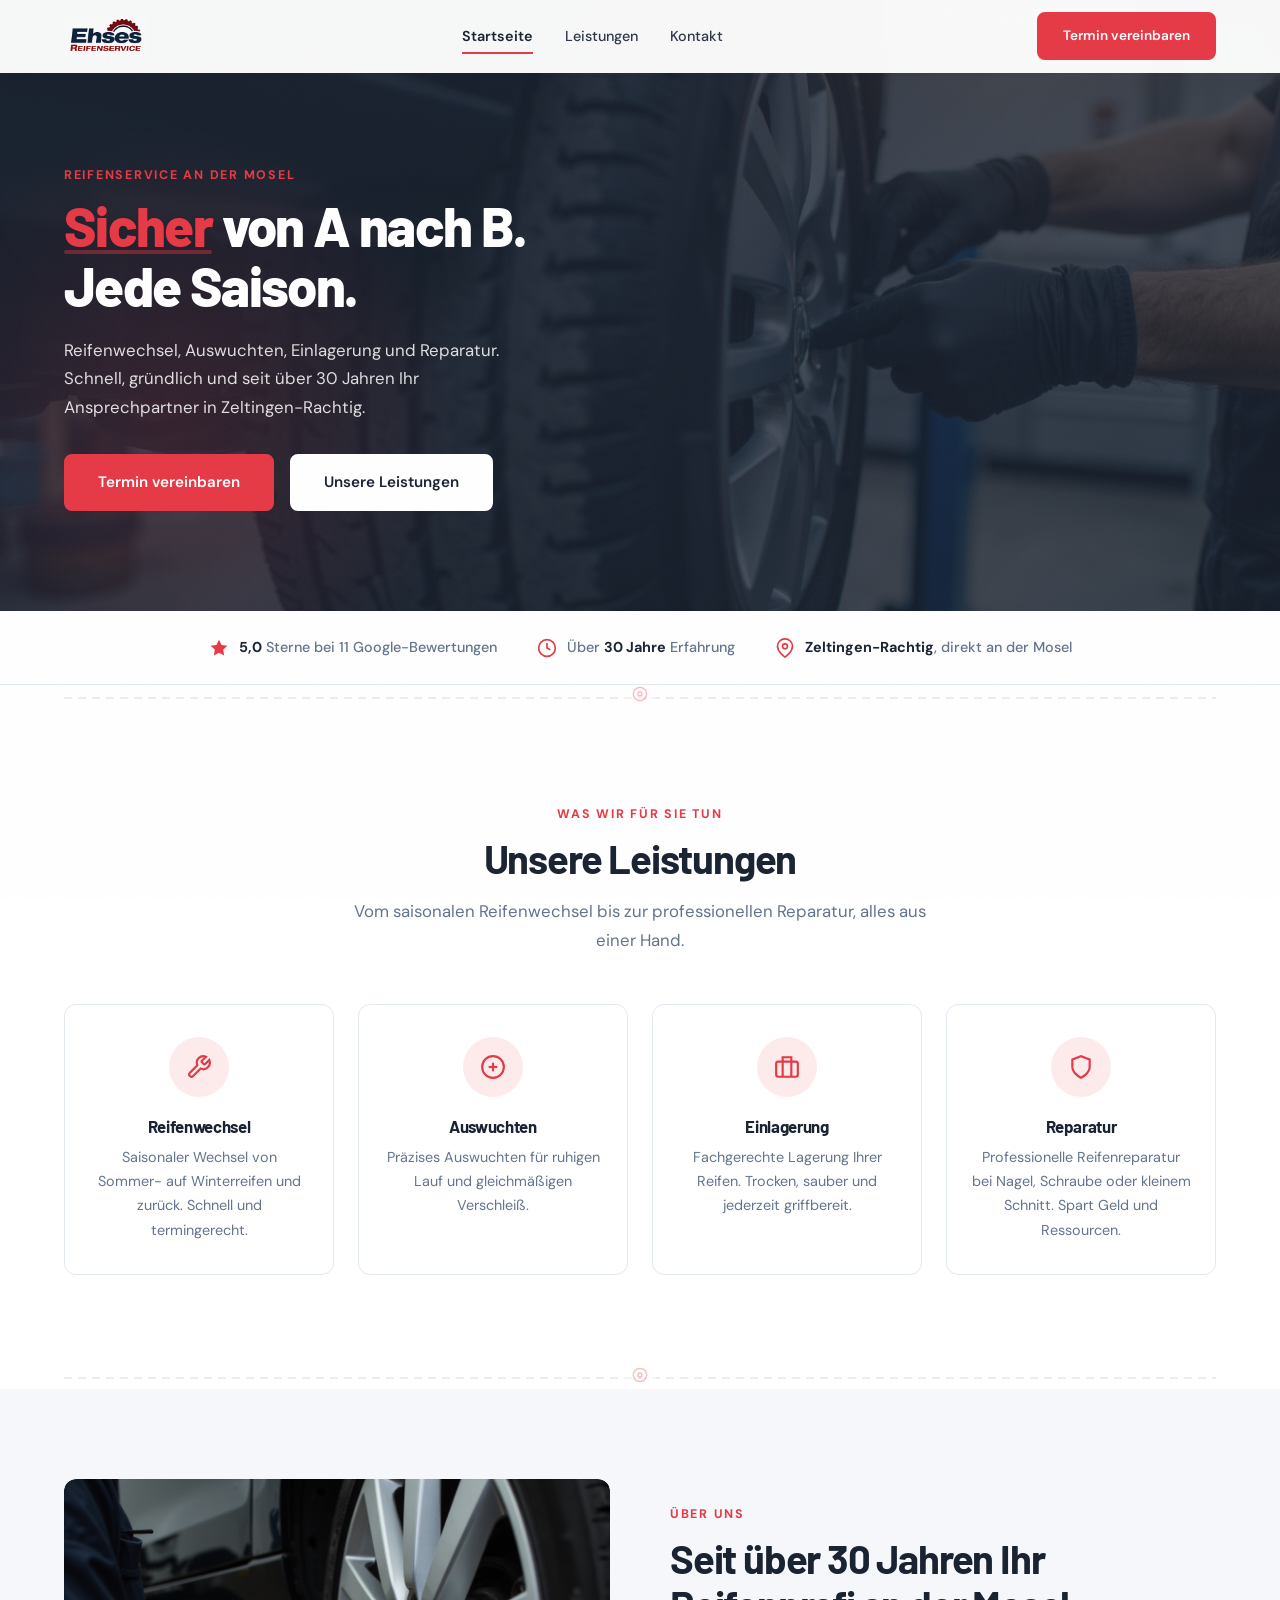
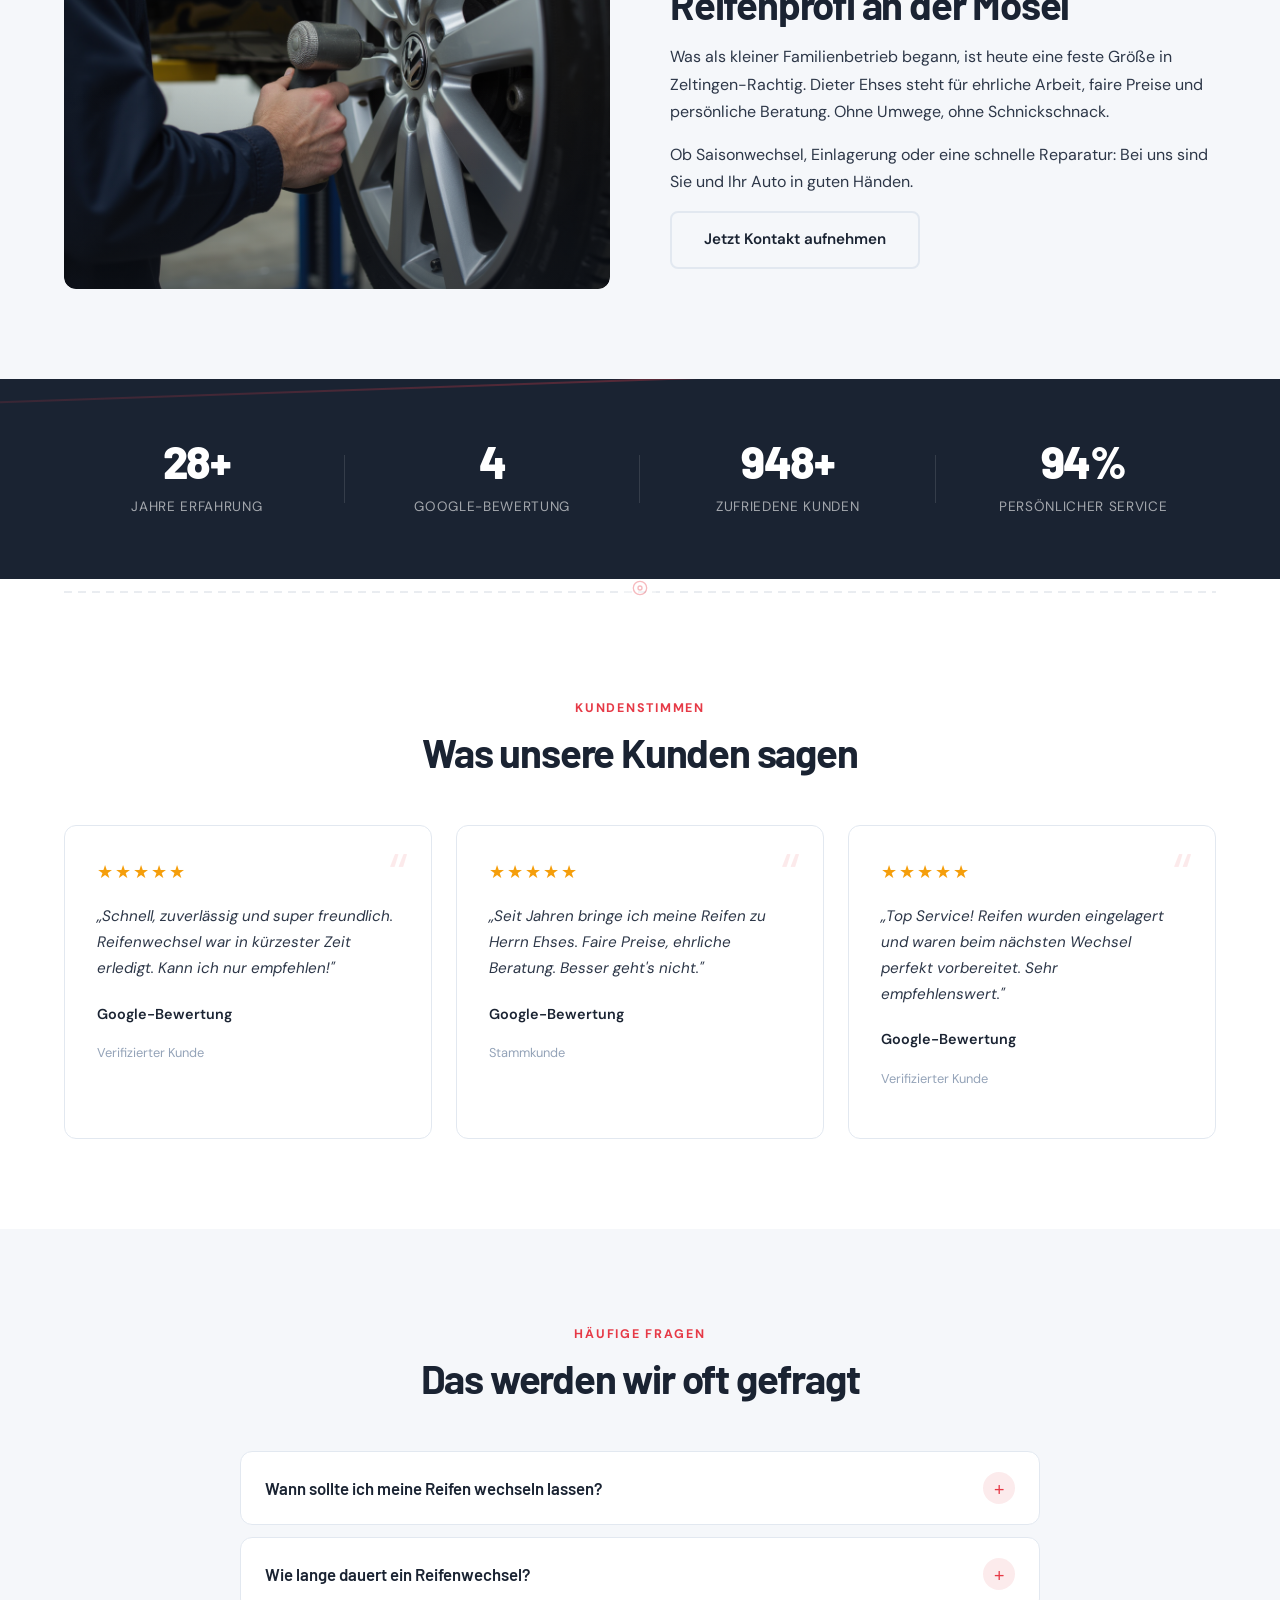
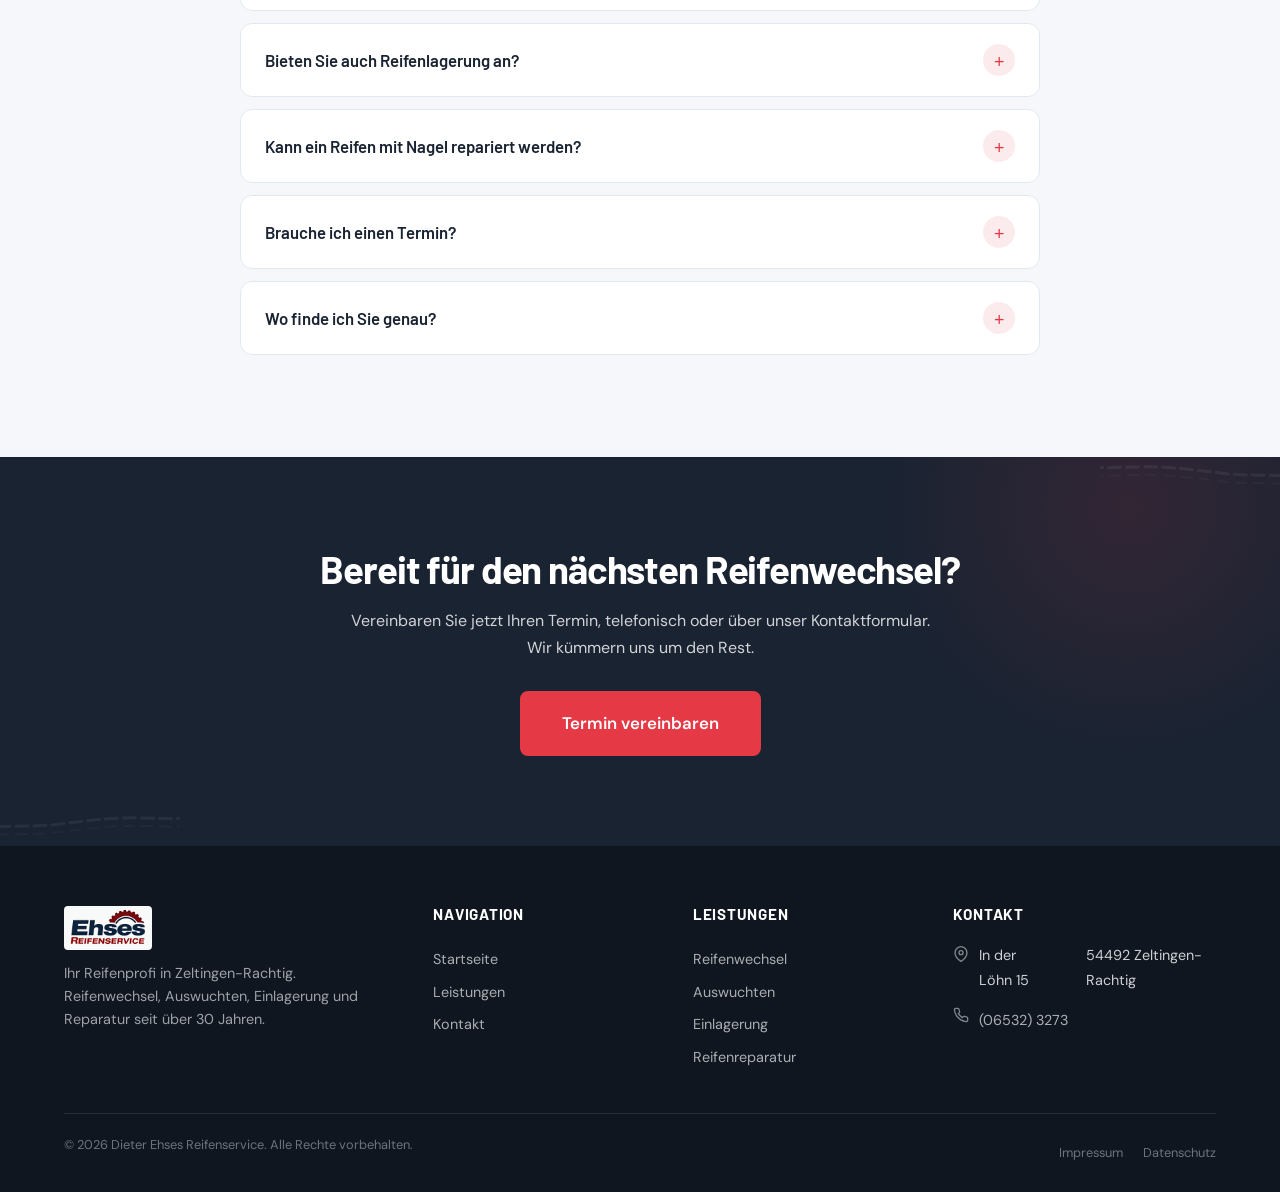
==== commit 6718d416: "Add tire track decorative elements - Added tread dividers between sections (CSS + HTML + JS) - Added" ====
--- a/index.html
+++ b/index.html
@@ -38,6 +38,10 @@
 
 <!-- Hero -->
 <section class="hero" style="background-image: linear-gradient(135deg, rgba(26,35,50,0.88) 0%, rgba(26,35,50,0.75) 100%), url('images/ehses-reifenservice-werkstatt-hero.png'); background-size: cover; background-position: center;">
+    <!-- Wrench accent -->
+    <div class="hero-wrench">
+        <svg xmlns="http://www.w3.org/2000/svg" width="80" height="80" viewBox="0 0 24 24" fill="none" stroke="currentColor" stroke-width="1.2" stroke-linecap="round" stroke-linejoin="round"><path d="M14.7 6.3a1 1 0 0 0 0 1.4l1.6 1.6a1 1 0 0 0 1.4 0l3.77-3.77a6 6 0 0 1-7.94 7.94l-6.91 6.91a2.12 2.12 0 0 1-3-3l6.91-6.91a6 6 0 0 1 7.94-7.94l-3.76 3.76z"/></svg>
+    </div>
     <div class="container">
         <div class="hero-content">
             <span class="section-label">Reifenservice an der Mosel</span>
@@ -69,6 +73,14 @@
     </div>
 </section>
 
+<!-- Tread Divider -->
+<div class="tread-divider">
+    <div class="tread-line"></div>
+    <div class="tread-icon">
+        <svg xmlns="http://www.w3.org/2000/svg" width="16" height="16" viewBox="0 0 24 24" fill="none" stroke="currentColor" stroke-width="2"><circle cx="12" cy="12" r="10"/><circle cx="12" cy="12" r="3"/></svg>
+    </div>
+</div>
+
 <!-- Services Overview -->
 <section style="padding: var(--section-padding) 0;">
     <div class="container">
@@ -110,6 +122,14 @@
     </div>
 </section>
 
+<!-- Tread Divider -->
+<div class="tread-divider">
+    <div class="tread-line"></div>
+    <div class="tread-icon">
+        <svg xmlns="http://www.w3.org/2000/svg" width="16" height="16" viewBox="0 0 24 24" fill="none" stroke="currentColor" stroke-width="2"><circle cx="12" cy="12" r="10"/><circle cx="12" cy="12" r="3"/></svg>
+    </div>
+</div>
+
 <!-- About Teaser -->
 <section style="padding: var(--section-padding) 0; background: var(--light-bg);">
     <div class="container">
@@ -152,6 +172,14 @@
     </div>
 </section>
 
+<!-- Tread Divider -->
+<div class="tread-divider">
+    <div class="tread-line"></div>
+    <div class="tread-icon">
+        <svg xmlns="http://www.w3.org/2000/svg" width="16" height="16" viewBox="0 0 24 24" fill="none" stroke="currentColor" stroke-width="2"><circle cx="12" cy="12" r="10"/><circle cx="12" cy="12" r="3"/></svg>
+    </div>
+</div>
+
 <!-- Testimonials -->
 <section style="padding: var(--section-padding) 0;">
     <div class="container">
@@ -290,6 +318,13 @@
 
 <!-- CTA -->
 <section class="cta-section">
+    <!-- Skid mark accents -->
+    <div class="skid-mark skid-mark-left">
+        <svg width="200" height="40" viewBox="0 0 200 40" fill="none"><path d="M0 20C30 18 50 22 80 20s50-4 80-2 40 4 40 2" stroke="currentColor" stroke-width="3" stroke-dasharray="12 6" stroke-linecap="round"/><path d="M0 28C30 26 50 30 80 28s50-4 80-2 40 4 40 2" stroke="currentColor" stroke-width="2" stroke-dasharray="10 8" stroke-linecap="round" opacity="0.5"/></svg>
+    </div>
+    <div class="skid-mark skid-mark-right">
+        <svg width="200" height="40" viewBox="0 0 200 40" fill="none"><path d="M0 20C30 18 50 22 80 20s50-4 80-2 40 4 40 2" stroke="currentColor" stroke-width="3" stroke-dasharray="12 6" stroke-linecap="round"/><path d="M0 28C30 26 50 30 80 28s50-4 80-2 40 4 40 2" stroke="currentColor" stroke-width="2" stroke-dasharray="10 8" stroke-linecap="round" opacity="0.5"/></svg>
+    </div>
     <div class="container fade-in">
         <h2>Bereit für den nächsten Reifenwechsel?</h2>
         <p>Vereinbaren Sie jetzt Ihren Termin, telefonisch oder über unser Kontaktformular. Wir kümmern uns um den Rest.</p>
--- a/styles.css
+++ b/styles.css
@@ -1175,3 +1175,110 @@
     .trust-bar .container { flex-direction: column; gap: 12px; }
 }
 
+/* ============================================
+   Tire Track Decorative Elements
+   Tread marks, rubber accents, wheel motifs
+   ============================================ */
+
+/* Tire Tread Section Divider */
+.tread-divider {
+    position: relative;
+    height: 24px;
+    display: flex;
+    align-items: center;
+    justify-content: center;
+    overflow: hidden;
+    z-index: 2;
+}
+.tread-divider .tread-line {
+    position: absolute;
+    top: 50%;
+    left: 5%;
+    right: 5%;
+    height: 2px;
+    background: repeating-linear-gradient(
+        90deg,
+        var(--text-muted) 0px,
+        var(--text-muted) 8px,
+        transparent 8px,
+        transparent 14px
+    );
+    opacity: 0;
+    transform: scaleX(0);
+    transform-origin: center;
+    transition: transform 1.2s cubic-bezier(0.25, 0.46, 0.45, 0.94), opacity 0.4s ease;
+}
+.tread-divider.visible .tread-line {
+    transform: scaleX(1);
+    opacity: 0.2;
+}
+.tread-divider .tread-icon {
+    position: relative;
+    z-index: 2;
+    color: var(--accent);
+    opacity: 0;
+    transform: scale(0) rotate(-90deg);
+    transition: opacity 0.4s ease 0.8s, transform 0.6s cubic-bezier(0.34, 1.56, 0.64, 1) 0.7s;
+    background: var(--white);
+    padding: 0 8px;
+}
+.tread-divider.visible .tread-icon {
+    opacity: 0.35;
+    transform: scale(1) rotate(0deg);
+}
+
+/* Tire mark skid accents on CTA */
+.cta-section { position: relative; overflow: hidden; }
+.skid-mark {
+    position: absolute;
+    pointer-events: none;
+    z-index: 0;
+}
+.skid-mark svg {
+    opacity: 0;
+    transition: opacity 0.8s ease;
+}
+.cta-section.skid-visible .skid-mark svg {
+    opacity: 0.06;
+}
+.skid-mark-left {
+    bottom: -5px;
+    left: -20px;
+    transform: rotate(-3deg);
+}
+.skid-mark-right {
+    top: -5px;
+    right: -20px;
+    transform: rotate(3deg) scaleX(-1);
+}
+
+/* Wrench accent in hero */
+.hero-wrench {
+    position: absolute;
+    pointer-events: none;
+    z-index: 1;
+    opacity: 0.06;
+    top: 15%;
+    right: 8%;
+    transform: rotate(25deg);
+}
+
+/* Wheel/lug nut mini-divider */
+.lug-divider {
+    display: flex;
+    align-items: center;
+    justify-content: center;
+    padding: 6px 0;
+    opacity: 0.15;
+    color: var(--text-muted);
+}
+
+/* Responsive: hide decorations on small screens */
+@media (max-width: 768px) {
+    .hero-wrench { display: none; }
+    .skid-mark { display: none; }
+    .tread-divider { margin: 0 16px; }
+}
+@media (max-width: 480px) {
+    .tread-divider { height: 16px; }
+}
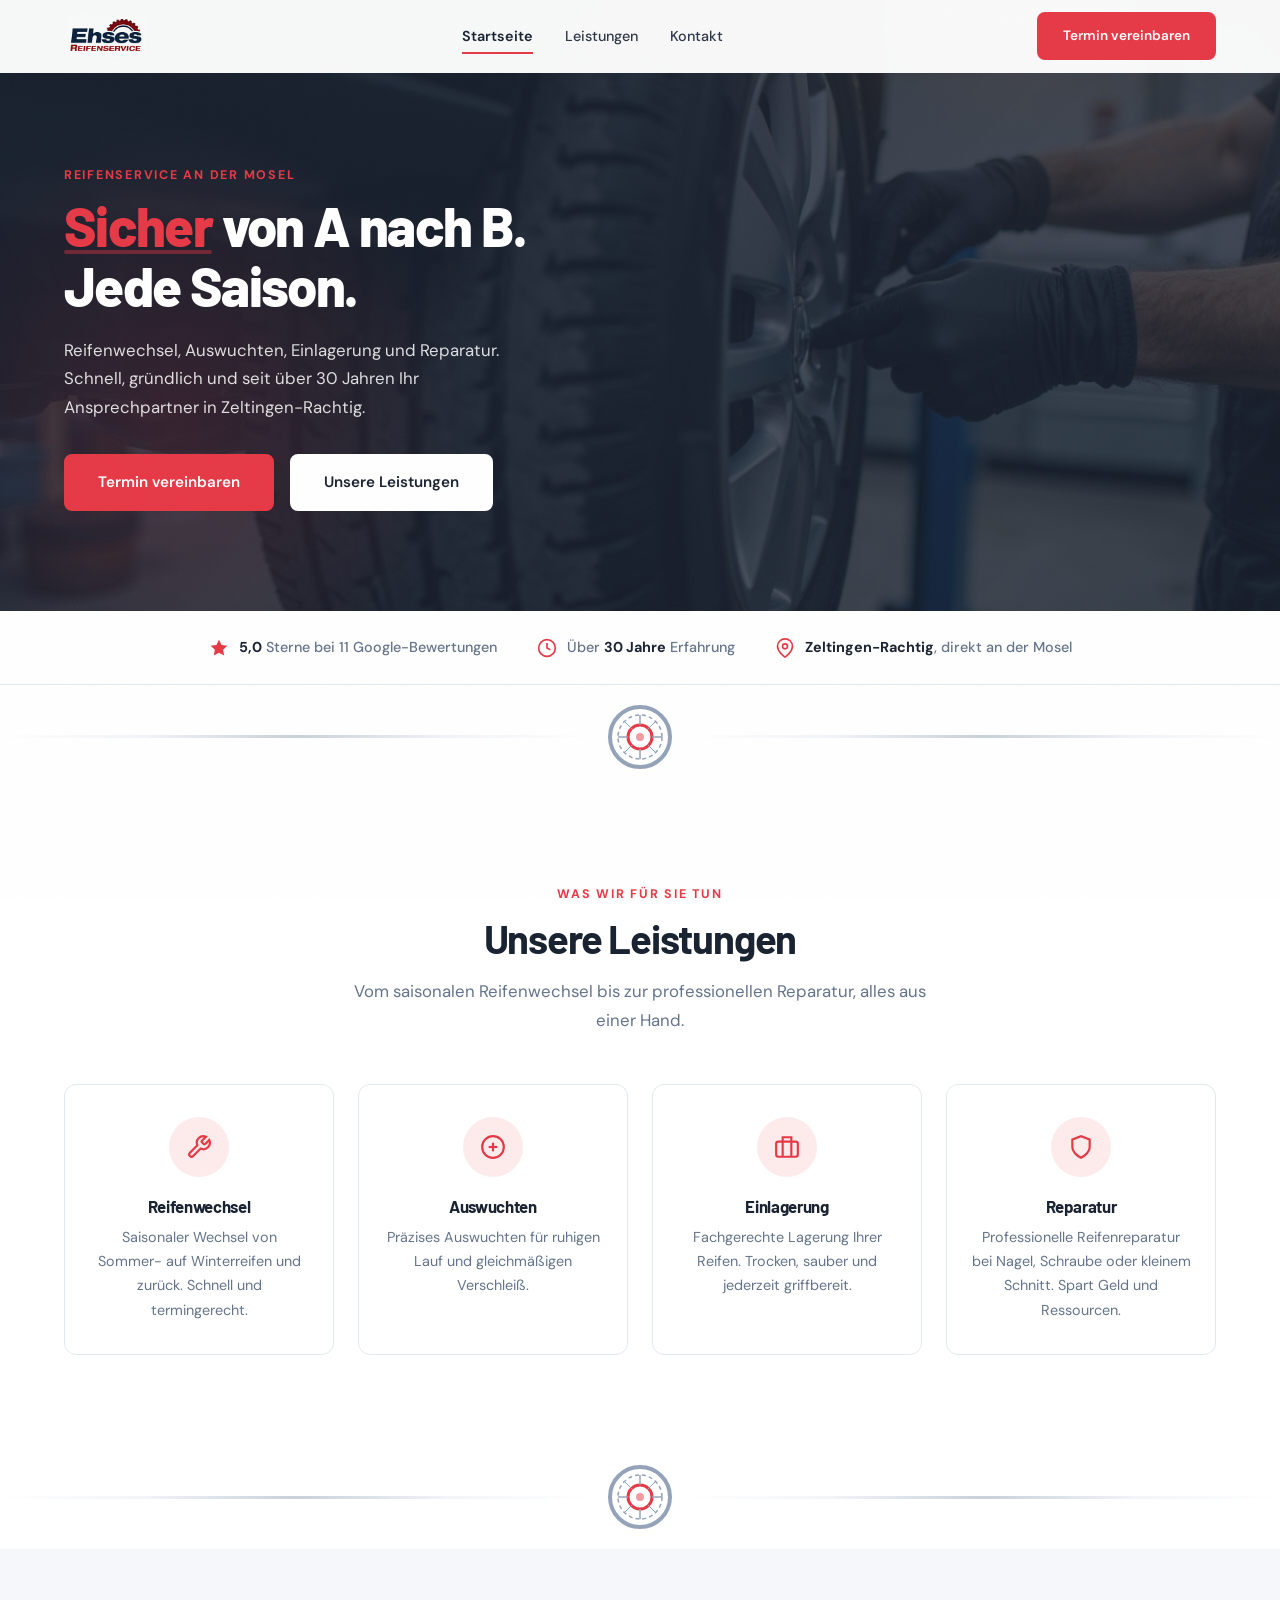
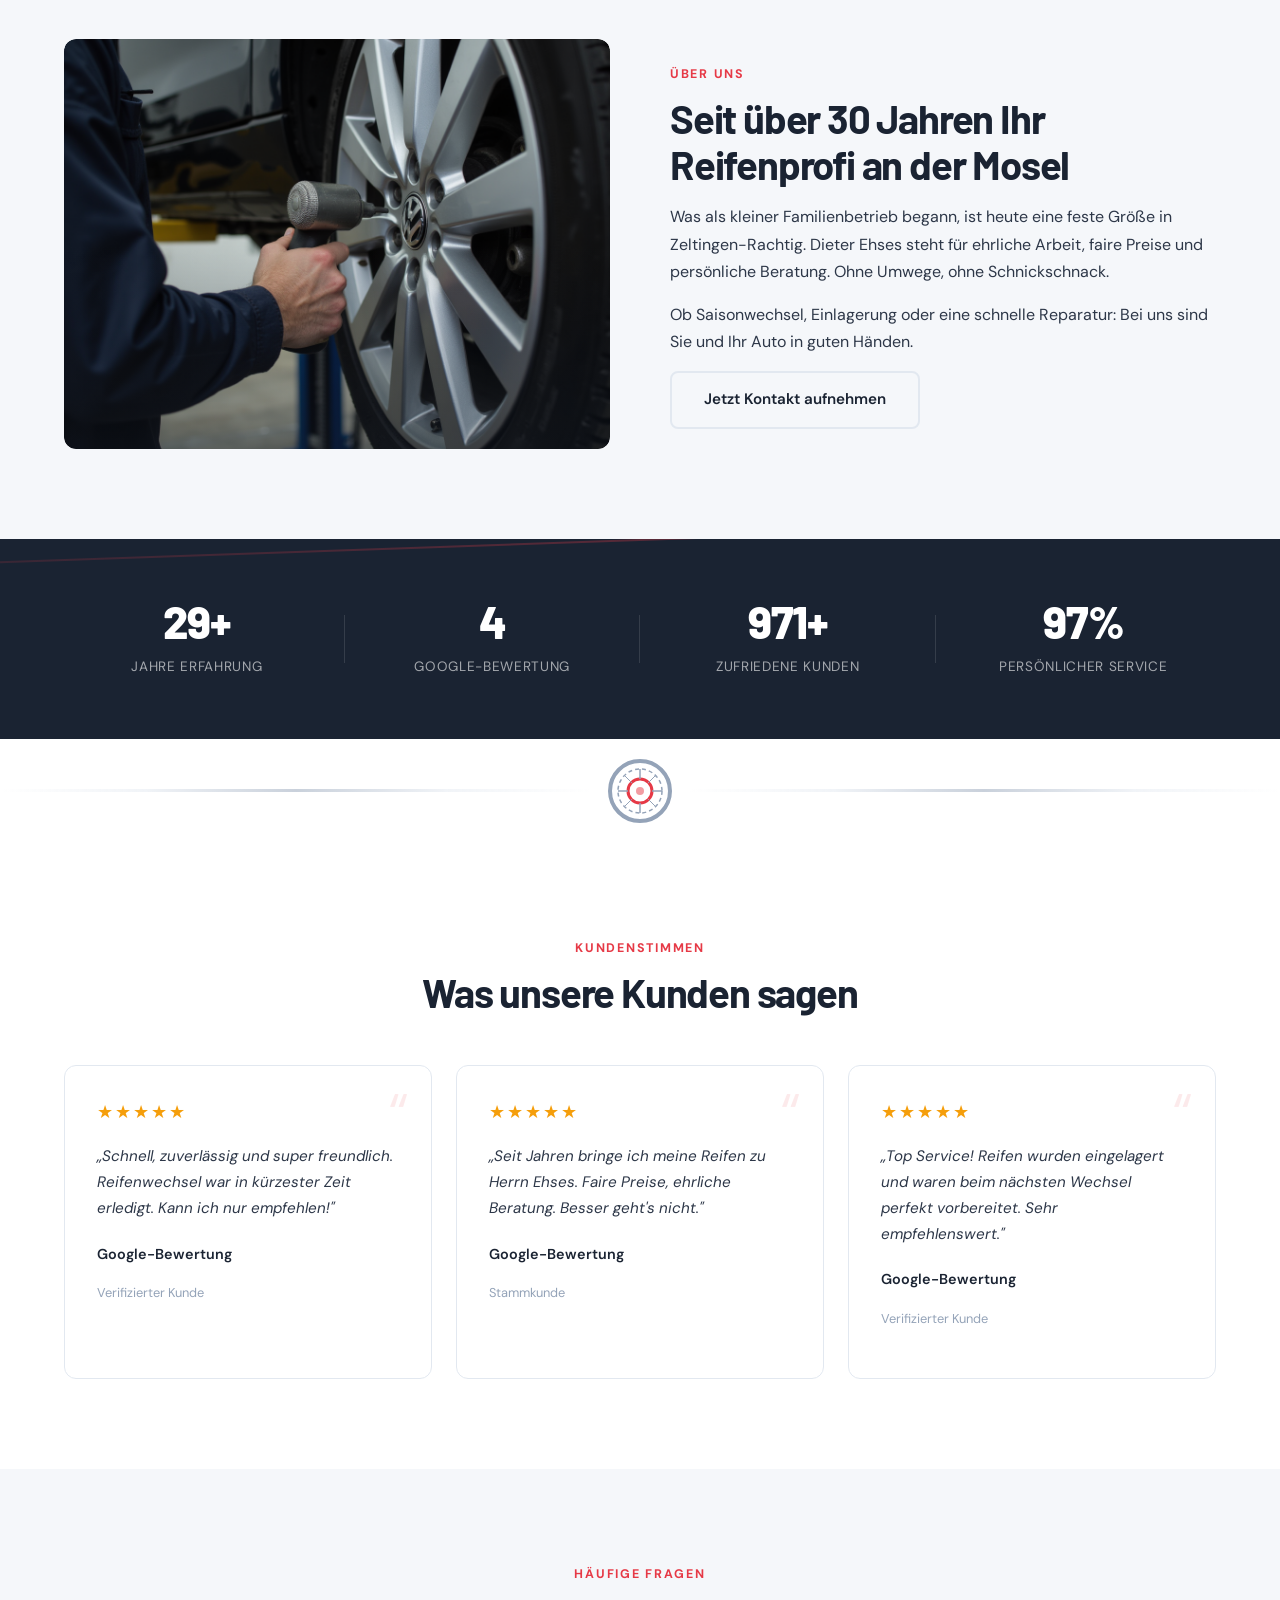
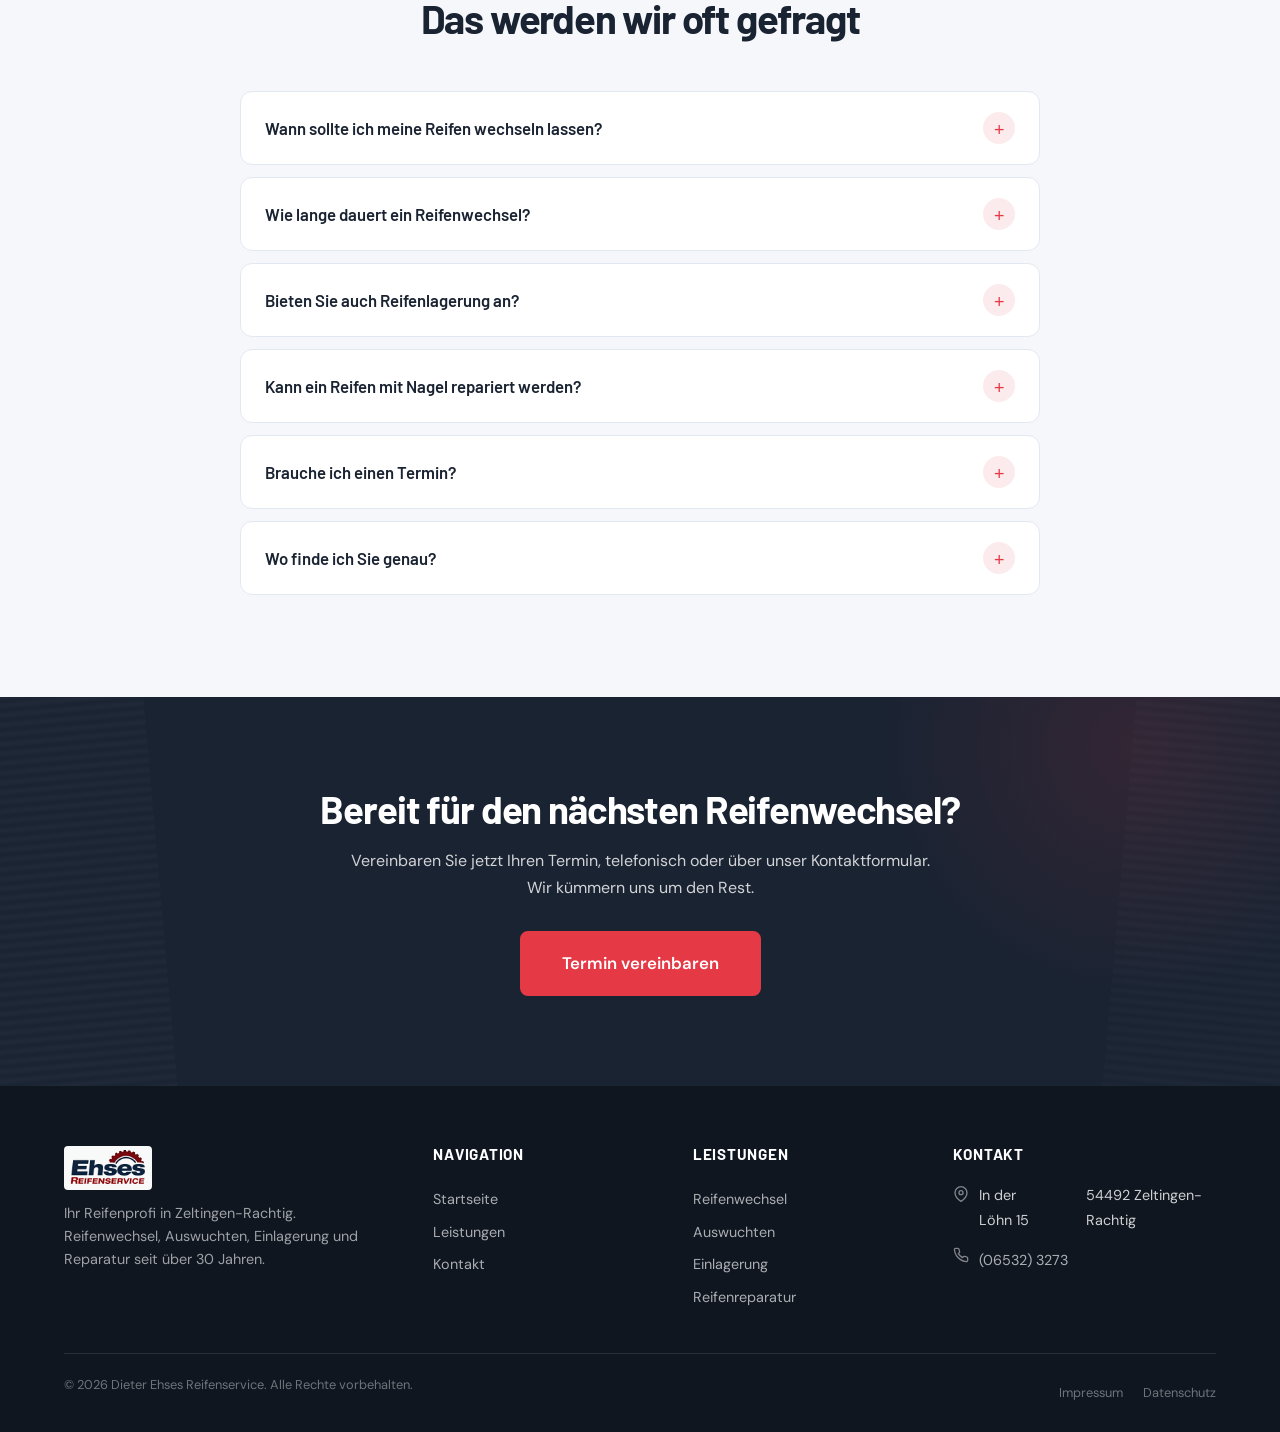
==== commit 51850612: "Bold tire-wheel separators, tire-shaped back-to-top button, enhanced hero accents Replace thin decor" ====
--- a/index.html
+++ b/index.html
@@ -38,9 +38,13 @@
 
 <!-- Hero -->
 <section class="hero" style="background-image: linear-gradient(135deg, rgba(26,35,50,0.88) 0%, rgba(26,35,50,0.75) 100%), url('images/ehses-reifenservice-werkstatt-hero.png'); background-size: cover; background-position: center;">
-    <!-- Wrench accent -->
+    <!-- Wrench accent (floating) -->
     <div class="hero-wrench">
-        <svg xmlns="http://www.w3.org/2000/svg" width="80" height="80" viewBox="0 0 24 24" fill="none" stroke="currentColor" stroke-width="1.2" stroke-linecap="round" stroke-linejoin="round"><path d="M14.7 6.3a1 1 0 0 0 0 1.4l1.6 1.6a1 1 0 0 0 1.4 0l3.77-3.77a6 6 0 0 1-7.94 7.94l-6.91 6.91a2.12 2.12 0 0 1-3-3l6.91-6.91a6 6 0 0 1 7.94-7.94l-3.76 3.76z"/></svg>
+        <svg xmlns="http://www.w3.org/2000/svg" width="140" height="140" viewBox="0 0 24 24" fill="none" stroke="currentColor" stroke-width="0.8" stroke-linecap="round" stroke-linejoin="round"><path d="M14.7 6.3a1 1 0 0 0 0 1.4l1.6 1.6a1 1 0 0 0 1.4 0l3.77-3.77a6 6 0 0 1-7.94 7.94l-6.91 6.91a2.12 2.12 0 0 1-3-3l6.91-6.91a6 6 0 0 1 7.94-7.94l-3.76 3.76z"/></svg>
+    </div>
+    <!-- Floating tire accent -->
+    <div class="hero-tire">
+        <svg width="120" height="120" viewBox="0 0 120 120" fill="none" xmlns="http://www.w3.org/2000/svg"><circle cx="60" cy="60" r="56" stroke="currentColor" stroke-width="8"/><circle cx="60" cy="60" r="38" stroke="currentColor" stroke-width="3"/><circle cx="60" cy="60" r="18" stroke="currentColor" stroke-width="4"/><circle cx="60" cy="60" r="6" fill="currentColor" opacity="0.3"/><line x1="60" y1="22" x2="60" y2="42" stroke="currentColor" stroke-width="2"/><line x1="60" y1="78" x2="60" y2="98" stroke="currentColor" stroke-width="2"/><line x1="22" y1="60" x2="42" y2="60" stroke="currentColor" stroke-width="2"/><line x1="78" y1="60" x2="98" y2="60" stroke="currentColor" stroke-width="2"/><line x1="33" y1="33" x2="46" y2="46" stroke="currentColor" stroke-width="1.5"/><line x1="74" y1="74" x2="87" y2="87" stroke="currentColor" stroke-width="1.5"/><line x1="87" y1="33" x2="74" y2="46" stroke="currentColor" stroke-width="1.5"/><line x1="46" y1="74" x2="33" y2="87" stroke="currentColor" stroke-width="1.5"/></svg>
     </div>
     <div class="container">
         <div class="hero-content">
@@ -73,12 +77,11 @@
     </div>
 </section>
 
-<!-- Tread Divider -->
-<div class="tread-divider">
-    <div class="tread-line"></div>
-    <div class="tread-icon">
-        <svg xmlns="http://www.w3.org/2000/svg" width="16" height="16" viewBox="0 0 24 24" fill="none" stroke="currentColor" stroke-width="2"><circle cx="12" cy="12" r="10"/><circle cx="12" cy="12" r="3"/></svg>
-    </div>
+<!-- Tire Wheel Separator -->
+<div class="tire-separator">
+    <div class="tire-line tire-line-left"></div>
+    <svg class="tire-wheel" width="64" height="64" viewBox="0 0 64 64" fill="none" xmlns="http://www.w3.org/2000/svg"><circle cx="32" cy="32" r="30" stroke="var(--text-muted)" stroke-width="4"/><circle cx="32" cy="32" r="22" stroke="var(--text-muted)" stroke-width="1.5" stroke-dasharray="4 3"/><circle cx="32" cy="32" r="12" stroke="var(--accent)" stroke-width="3"/><circle cx="32" cy="32" r="4" fill="var(--accent)" opacity="0.5"/><line x1="32" y1="10" x2="32" y2="20" stroke="var(--text-muted)" stroke-width="1.5"/><line x1="32" y1="44" x2="32" y2="54" stroke="var(--text-muted)" stroke-width="1.5"/><line x1="10" y1="32" x2="20" y2="32" stroke="var(--text-muted)" stroke-width="1.5"/><line x1="44" y1="32" x2="54" y2="32" stroke="var(--text-muted)" stroke-width="1.5"/><line x1="17" y1="17" x2="24" y2="24" stroke="var(--text-muted)" stroke-width="1"/><line x1="40" y1="40" x2="47" y2="47" stroke="var(--text-muted)" stroke-width="1"/><line x1="47" y1="17" x2="40" y2="24" stroke="var(--text-muted)" stroke-width="1"/><line x1="24" y1="40" x2="17" y2="47" stroke="var(--text-muted)" stroke-width="1"/></svg>
+    <div class="tire-line tire-line-right"></div>
 </div>
 
 <!-- Services Overview -->
@@ -122,12 +125,11 @@
     </div>
 </section>
 
-<!-- Tread Divider -->
-<div class="tread-divider">
-    <div class="tread-line"></div>
-    <div class="tread-icon">
-        <svg xmlns="http://www.w3.org/2000/svg" width="16" height="16" viewBox="0 0 24 24" fill="none" stroke="currentColor" stroke-width="2"><circle cx="12" cy="12" r="10"/><circle cx="12" cy="12" r="3"/></svg>
-    </div>
+<!-- Tire Wheel Separator -->
+<div class="tire-separator">
+    <div class="tire-line tire-line-left"></div>
+    <svg class="tire-wheel" width="64" height="64" viewBox="0 0 64 64" fill="none" xmlns="http://www.w3.org/2000/svg"><circle cx="32" cy="32" r="30" stroke="var(--text-muted)" stroke-width="4"/><circle cx="32" cy="32" r="22" stroke="var(--text-muted)" stroke-width="1.5" stroke-dasharray="4 3"/><circle cx="32" cy="32" r="12" stroke="var(--accent)" stroke-width="3"/><circle cx="32" cy="32" r="4" fill="var(--accent)" opacity="0.5"/><line x1="32" y1="10" x2="32" y2="20" stroke="var(--text-muted)" stroke-width="1.5"/><line x1="32" y1="44" x2="32" y2="54" stroke="var(--text-muted)" stroke-width="1.5"/><line x1="10" y1="32" x2="20" y2="32" stroke="var(--text-muted)" stroke-width="1.5"/><line x1="44" y1="32" x2="54" y2="32" stroke="var(--text-muted)" stroke-width="1.5"/><line x1="17" y1="17" x2="24" y2="24" stroke="var(--text-muted)" stroke-width="1"/><line x1="40" y1="40" x2="47" y2="47" stroke="var(--text-muted)" stroke-width="1"/><line x1="47" y1="17" x2="40" y2="24" stroke="var(--text-muted)" stroke-width="1"/><line x1="24" y1="40" x2="17" y2="47" stroke="var(--text-muted)" stroke-width="1"/></svg>
+    <div class="tire-line tire-line-right"></div>
 </div>
 
 <!-- About Teaser -->
@@ -172,12 +174,11 @@
     </div>
 </section>
 
-<!-- Tread Divider -->
-<div class="tread-divider">
-    <div class="tread-line"></div>
-    <div class="tread-icon">
-        <svg xmlns="http://www.w3.org/2000/svg" width="16" height="16" viewBox="0 0 24 24" fill="none" stroke="currentColor" stroke-width="2"><circle cx="12" cy="12" r="10"/><circle cx="12" cy="12" r="3"/></svg>
-    </div>
+<!-- Tire Wheel Separator -->
+<div class="tire-separator">
+    <div class="tire-line tire-line-left"></div>
+    <svg class="tire-wheel" width="64" height="64" viewBox="0 0 64 64" fill="none" xmlns="http://www.w3.org/2000/svg"><circle cx="32" cy="32" r="30" stroke="var(--text-muted)" stroke-width="4"/><circle cx="32" cy="32" r="22" stroke="var(--text-muted)" stroke-width="1.5" stroke-dasharray="4 3"/><circle cx="32" cy="32" r="12" stroke="var(--accent)" stroke-width="3"/><circle cx="32" cy="32" r="4" fill="var(--accent)" opacity="0.5"/><line x1="32" y1="10" x2="32" y2="20" stroke="var(--text-muted)" stroke-width="1.5"/><line x1="32" y1="44" x2="32" y2="54" stroke="var(--text-muted)" stroke-width="1.5"/><line x1="10" y1="32" x2="20" y2="32" stroke="var(--text-muted)" stroke-width="1.5"/><line x1="44" y1="32" x2="54" y2="32" stroke="var(--text-muted)" stroke-width="1.5"/><line x1="17" y1="17" x2="24" y2="24" stroke="var(--text-muted)" stroke-width="1"/><line x1="40" y1="40" x2="47" y2="47" stroke="var(--text-muted)" stroke-width="1"/><line x1="47" y1="17" x2="40" y2="24" stroke="var(--text-muted)" stroke-width="1"/><line x1="24" y1="40" x2="17" y2="47" stroke="var(--text-muted)" stroke-width="1"/></svg>
+    <div class="tire-line tire-line-right"></div>
 </div>
 
 <!-- Testimonials -->
@@ -319,12 +320,7 @@
 <!-- CTA -->
 <section class="cta-section">
     <!-- Skid mark accents -->
-    <div class="skid-mark skid-mark-left">
-        <svg width="200" height="40" viewBox="0 0 200 40" fill="none"><path d="M0 20C30 18 50 22 80 20s50-4 80-2 40 4 40 2" stroke="currentColor" stroke-width="3" stroke-dasharray="12 6" stroke-linecap="round"/><path d="M0 28C30 26 50 30 80 28s50-4 80-2 40 4 40 2" stroke="currentColor" stroke-width="2" stroke-dasharray="10 8" stroke-linecap="round" opacity="0.5"/></svg>
-    </div>
-    <div class="skid-mark skid-mark-right">
-        <svg width="200" height="40" viewBox="0 0 200 40" fill="none"><path d="M0 20C30 18 50 22 80 20s50-4 80-2 40 4 40 2" stroke="currentColor" stroke-width="3" stroke-dasharray="12 6" stroke-linecap="round"/><path d="M0 28C30 26 50 30 80 28s50-4 80-2 40 4 40 2" stroke="currentColor" stroke-width="2" stroke-dasharray="10 8" stroke-linecap="round" opacity="0.5"/></svg>
-    </div>
+    <div class="skid-marks"></div>
     <div class="container fade-in">
         <h2>Bereit für den nächsten Reifenwechsel?</h2>
         <p>Vereinbaren Sie jetzt Ihren Termin, telefonisch oder über unser Kontaktformular. Wir kümmern uns um den Rest.</p>
@@ -377,7 +373,7 @@
 
 <!-- Back to Top -->
 <button class="back-to-top" id="backToTop" aria-label="Nach oben scrollen">
-    <svg xmlns="http://www.w3.org/2000/svg" width="22" height="22" viewBox="0 0 24 24" fill="none" stroke="currentColor" stroke-width="2.5" stroke-linecap="round" stroke-linejoin="round"><polyline points="18 15 12 9 6 15"/></svg>
+    <svg class="tire-arrow" xmlns="http://www.w3.org/2000/svg" width="22" height="22" viewBox="0 0 24 24" fill="none" stroke="currentColor" stroke-width="3" stroke-linecap="round" stroke-linejoin="round"><polyline points="18 15 12 9 6 15"/></svg>
 </button>
 
 <script src="script.js"></script>
--- a/styles.css
+++ b/styles.css
@@ -1013,17 +1013,17 @@
     text-shadow: 0 0 40px rgba(230, 57, 70, 0.3);
 }
 
-/* Back to top button */
+/* Tire-shaped Back to Top Button */
 .back-to-top {
     position: fixed;
     bottom: 32px;
     right: 32px;
-    width: 48px;
-    height: 48px;
+    width: 60px;
+    height: 60px;
     border-radius: 50%;
     background: var(--primary);
     color: #fff;
-    border: none;
+    border: 4px solid var(--text-muted);
     cursor: pointer;
     display: flex;
     align-items: center;
@@ -1031,9 +1031,15 @@
     z-index: 90;
     opacity: 0;
     transform: translateY(20px);
-    transition: opacity 0.4s ease, transform 0.4s var(--ease-out), background 0.3s ease, box-shadow 0.3s ease;
+    transition: opacity 0.4s ease, transform 0.4s var(--ease-out), background 0.3s ease, box-shadow 0.3s ease, border-color 0.3s ease;
     pointer-events: none;
-    box-shadow: var(--shadow-md);
+    box-shadow: var(--shadow-lg), inset 0 0 0 3px rgba(255,255,255,0.1);
+    /* Tire tread pattern on the border */
+    background-image:
+        radial-gradient(circle at center, var(--primary) 38%, transparent 38%),
+        radial-gradient(circle at center, var(--primary-light) 55%, transparent 55%),
+        repeating-conic-gradient(from 0deg, rgba(255,255,255,0.08) 0deg 10deg, transparent 10deg 20deg);
+    background-size: 100% 100%;
 }
 .back-to-top.visible {
     opacity: 1;
@@ -1041,13 +1047,23 @@
     pointer-events: auto;
 }
 .back-to-top:hover {
-    background: var(--accent);
-    box-shadow: var(--shadow-accent);
-    transform: translateY(-3px);
-}
-.back-to-top:active { transform: translateY(-1px); }
-.back-to-top svg { transition: transform 0.3s var(--ease-smooth); }
-.back-to-top:hover svg { transform: translateY(-2px); }
+    background-color: var(--accent);
+    border-color: var(--accent-hover);
+    box-shadow: var(--shadow-accent), inset 0 0 0 3px rgba(255,255,255,0.15);
+    transform: translateY(-3px) rotate(-15deg);
+    background-image:
+        radial-gradient(circle at center, var(--accent) 38%, transparent 38%),
+        radial-gradient(circle at center, var(--accent-hover) 55%, transparent 55%),
+        repeating-conic-gradient(from 0deg, rgba(255,255,255,0.1) 0deg 10deg, transparent 10deg 20deg);
+}
+.back-to-top:active { transform: translateY(-1px) rotate(-10deg); }
+.back-to-top .tire-arrow {
+    width: 22px;
+    height: 22px;
+    transition: transform 0.3s var(--ease-smooth);
+    filter: drop-shadow(0 1px 2px rgba(0,0,0,0.3));
+}
+.back-to-top:hover .tire-arrow { transform: translateY(-2px); }
 
 /* Enhanced form focus with animated underline */
 .form-group { position: relative; }
@@ -1176,109 +1192,168 @@
 }
 
 /* ============================================
-   Tire Track Decorative Elements
-   Tread marks, rubber accents, wheel motifs
+   Tire & Automotive Decorative Elements
+   Bold visuals, tire wheel separators, skid marks
    ============================================ */
 
-/* Tire Tread Section Divider */
-.tread-divider {
-    position: relative;
-    height: 24px;
+/* Large Tire Wheel Section Divider */
+.tire-separator {
     display: flex;
     align-items: center;
     justify-content: center;
+    padding: 20px 0;
+    position: relative;
+    z-index: 2;
+}
+.tire-separator .tire-wheel {
+    width: 64px;
+    height: 64px;
+    flex-shrink: 0;
+    opacity: 0;
+    transform: scale(0.5) rotate(-180deg);
+    transition: opacity 0.6s var(--ease-out), transform 0.9s var(--ease-spring);
+}
+.tire-separator.visible .tire-wheel {
+    opacity: 1;
+    transform: scale(1) rotate(0deg);
+}
+.tire-separator .tire-line {
+    flex: 1;
+    height: 3px;
+    background: linear-gradient(90deg, transparent, var(--border), var(--text-muted), var(--border), transparent);
+    opacity: 0;
+    transform: scaleX(0);
+    transition: opacity 0.5s ease 0.3s, transform 1s var(--ease-out) 0.3s;
+}
+.tire-separator .tire-line-left { transform-origin: right; margin-right: 16px; }
+.tire-separator .tire-line-right { transform-origin: left; margin-left: 16px; }
+.tire-separator.visible .tire-line {
+    opacity: 0.5;
+    transform: scaleX(1);
+}
+
+/* Spinning tire on scroll */
+@keyframes tireSpin {
+    from { transform: rotate(0deg); }
+    to { transform: rotate(360deg); }
+}
+.tire-separator.visible .tire-wheel {
+    animation: tireSpin 8s linear infinite;
+    animation-delay: 0.9s;
+}
+
+/* Tire mark skid accents on CTA */
+.cta-section { position: relative; overflow: hidden; }
+.skid-marks {
+    position: absolute;
+    inset: 0;
+    pointer-events: none;
+    z-index: 0;
     overflow: hidden;
-    z-index: 2;
-}
-.tread-divider .tread-line {
-    position: absolute;
-    top: 50%;
-    left: 5%;
+}
+.skid-marks::before,
+.skid-marks::after {
+    content: '';
+    position: absolute;
+    height: 100%;
+    width: 200px;
+    opacity: 0;
+    transition: opacity 1s ease;
+}
+.cta-section.skid-visible .skid-marks::before,
+.cta-section.skid-visible .skid-marks::after {
+    opacity: 0.07;
+}
+.skid-marks::before {
+    left: -40px;
+    top: 0;
+    background: repeating-linear-gradient(
+        180deg,
+        transparent 0px,
+        rgba(255,255,255,0.4) 4px,
+        transparent 8px
+    );
+    transform: rotate(-5deg) scaleY(1.2);
+}
+.skid-marks::after {
+    right: -40px;
+    top: 0;
+    background: repeating-linear-gradient(
+        180deg,
+        transparent 0px,
+        rgba(255,255,255,0.3) 4px,
+        transparent 8px
+    );
+    transform: rotate(5deg) scaleY(1.2);
+}
+
+/* Wrench accent in hero (larger, more visible) */
+.hero-wrench {
+    position: absolute;
+    pointer-events: none;
+    z-index: 1;
+    opacity: 0.12;
+    top: 10%;
     right: 5%;
-    height: 2px;
+    transform: rotate(25deg);
+    animation: wrenchFloat 6s ease-in-out infinite;
+}
+@keyframes wrenchFloat {
+    0%, 100% { transform: rotate(25deg) translateY(0); }
+    50% { transform: rotate(28deg) translateY(-8px); }
+}
+.hero-wrench svg {
+    filter: drop-shadow(0 4px 20px rgba(230, 57, 70, 0.2));
+}
+
+/* Floating tire in hero (opposite side) */
+.hero-tire {
+    position: absolute;
+    pointer-events: none;
+    z-index: 1;
+    bottom: 10%;
+    left: 3%;
+    opacity: 0.08;
+    animation: tireFloat 8s ease-in-out infinite;
+}
+@keyframes tireFloat {
+    0%, 100% { transform: rotate(0deg) translateY(0); }
+    50% { transform: rotate(15deg) translateY(-10px); }
+}
+
+/* Tire tread track background pattern for sections */
+.tread-bg {
+    position: relative;
+}
+.tread-bg::before {
+    content: '';
+    position: absolute;
+    top: 0;
+    right: 0;
+    width: 120px;
+    height: 100%;
+    opacity: 0.03;
     background: repeating-linear-gradient(
-        90deg,
-        var(--text-muted) 0px,
-        var(--text-muted) 8px,
-        transparent 8px,
+        0deg,
+        var(--primary) 0px,
+        var(--primary) 6px,
+        transparent 6px,
         transparent 14px
     );
-    opacity: 0;
-    transform: scaleX(0);
-    transform-origin: center;
-    transition: transform 1.2s cubic-bezier(0.25, 0.46, 0.45, 0.94), opacity 0.4s ease;
-}
-.tread-divider.visible .tread-line {
-    transform: scaleX(1);
-    opacity: 0.2;
-}
-.tread-divider .tread-icon {
-    position: relative;
-    z-index: 2;
-    color: var(--accent);
-    opacity: 0;
-    transform: scale(0) rotate(-90deg);
-    transition: opacity 0.4s ease 0.8s, transform 0.6s cubic-bezier(0.34, 1.56, 0.64, 1) 0.7s;
-    background: var(--white);
-    padding: 0 8px;
-}
-.tread-divider.visible .tread-icon {
-    opacity: 0.35;
-    transform: scale(1) rotate(0deg);
-}
-
-/* Tire mark skid accents on CTA */
-.cta-section { position: relative; overflow: hidden; }
-.skid-mark {
-    position: absolute;
     pointer-events: none;
-    z-index: 0;
-}
-.skid-mark svg {
-    opacity: 0;
-    transition: opacity 0.8s ease;
-}
-.cta-section.skid-visible .skid-mark svg {
-    opacity: 0.06;
-}
-.skid-mark-left {
-    bottom: -5px;
-    left: -20px;
-    transform: rotate(-3deg);
-}
-.skid-mark-right {
-    top: -5px;
-    right: -20px;
-    transform: rotate(3deg) scaleX(-1);
-}
-
-/* Wrench accent in hero */
-.hero-wrench {
-    position: absolute;
-    pointer-events: none;
-    z-index: 1;
-    opacity: 0.06;
-    top: 15%;
-    right: 8%;
-    transform: rotate(25deg);
-}
-
-/* Wheel/lug nut mini-divider */
-.lug-divider {
-    display: flex;
-    align-items: center;
-    justify-content: center;
-    padding: 6px 0;
-    opacity: 0.15;
-    color: var(--text-muted);
-}
-
-/* Responsive: hide decorations on small screens */
+}
+
+/* Responsive: scale down decorations on mobile */
 @media (max-width: 768px) {
     .hero-wrench { display: none; }
-    .skid-mark { display: none; }
-    .tread-divider { margin: 0 16px; }
+    .hero-tire { display: none; }
+    .tire-separator .tire-wheel { width: 48px; height: 48px; }
+    .tire-separator { padding: 12px 0; }
+    .skid-marks { display: none; }
+    .tread-bg::before { width: 60px; }
 }
 @media (max-width: 480px) {
-    .tread-divider { height: 16px; }
-}
+    .tire-separator .tire-wheel { width: 40px; height: 40px; }
+    .tire-separator .tire-line { height: 2px; }
+    .back-to-top { width: 50px; height: 50px; bottom: 20px; right: 20px; }
+}
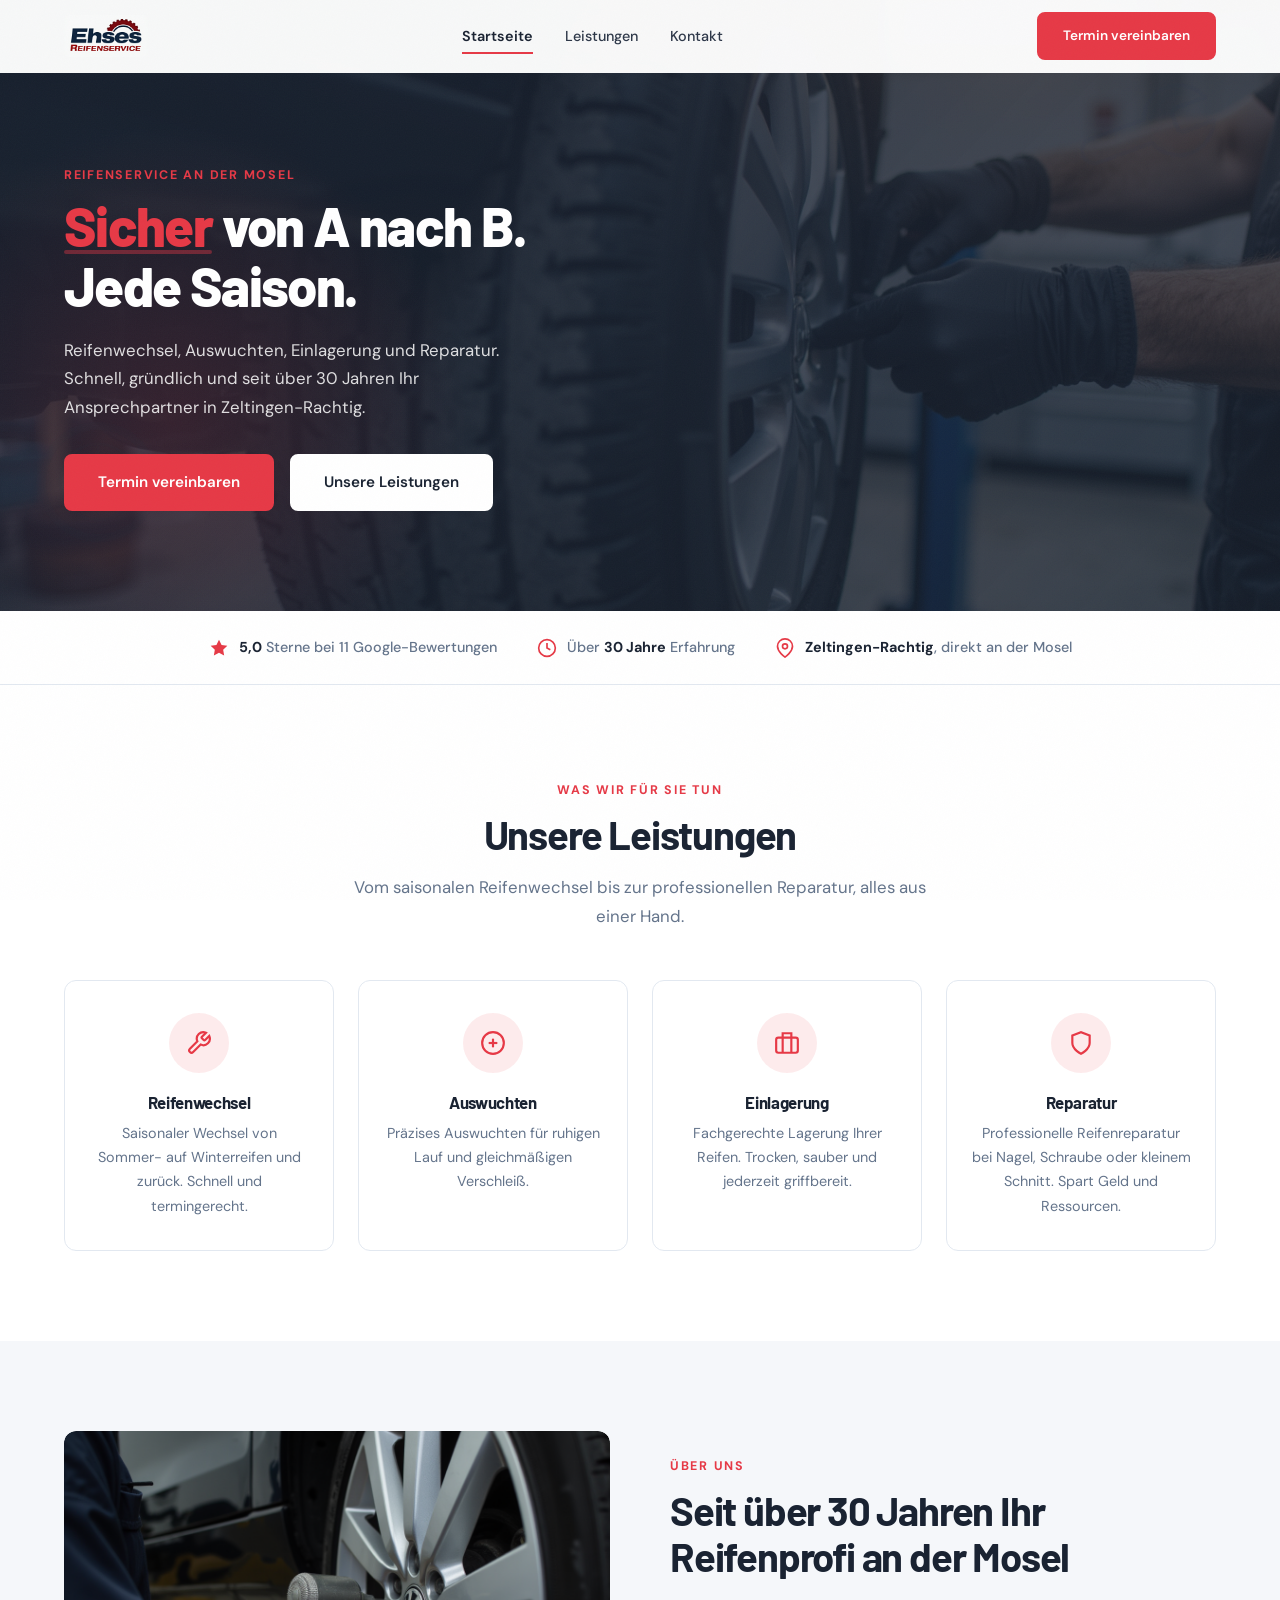
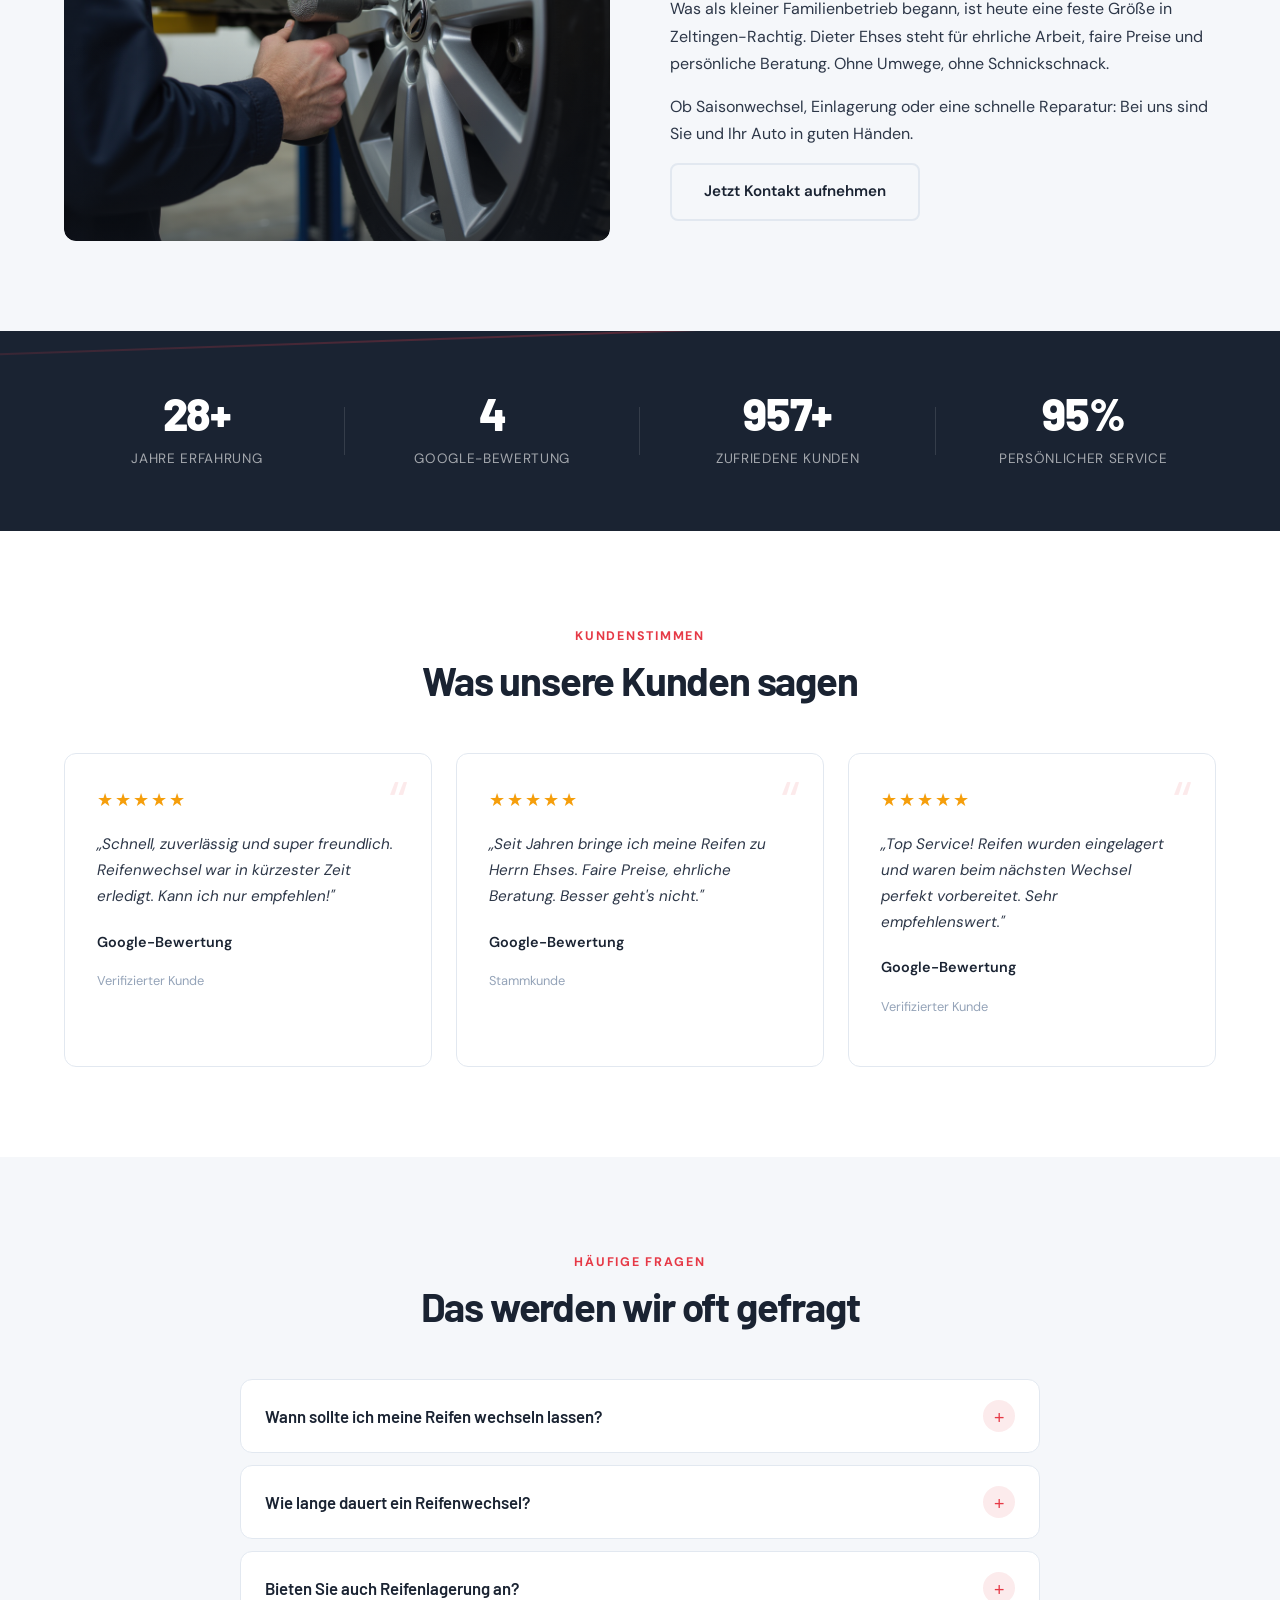
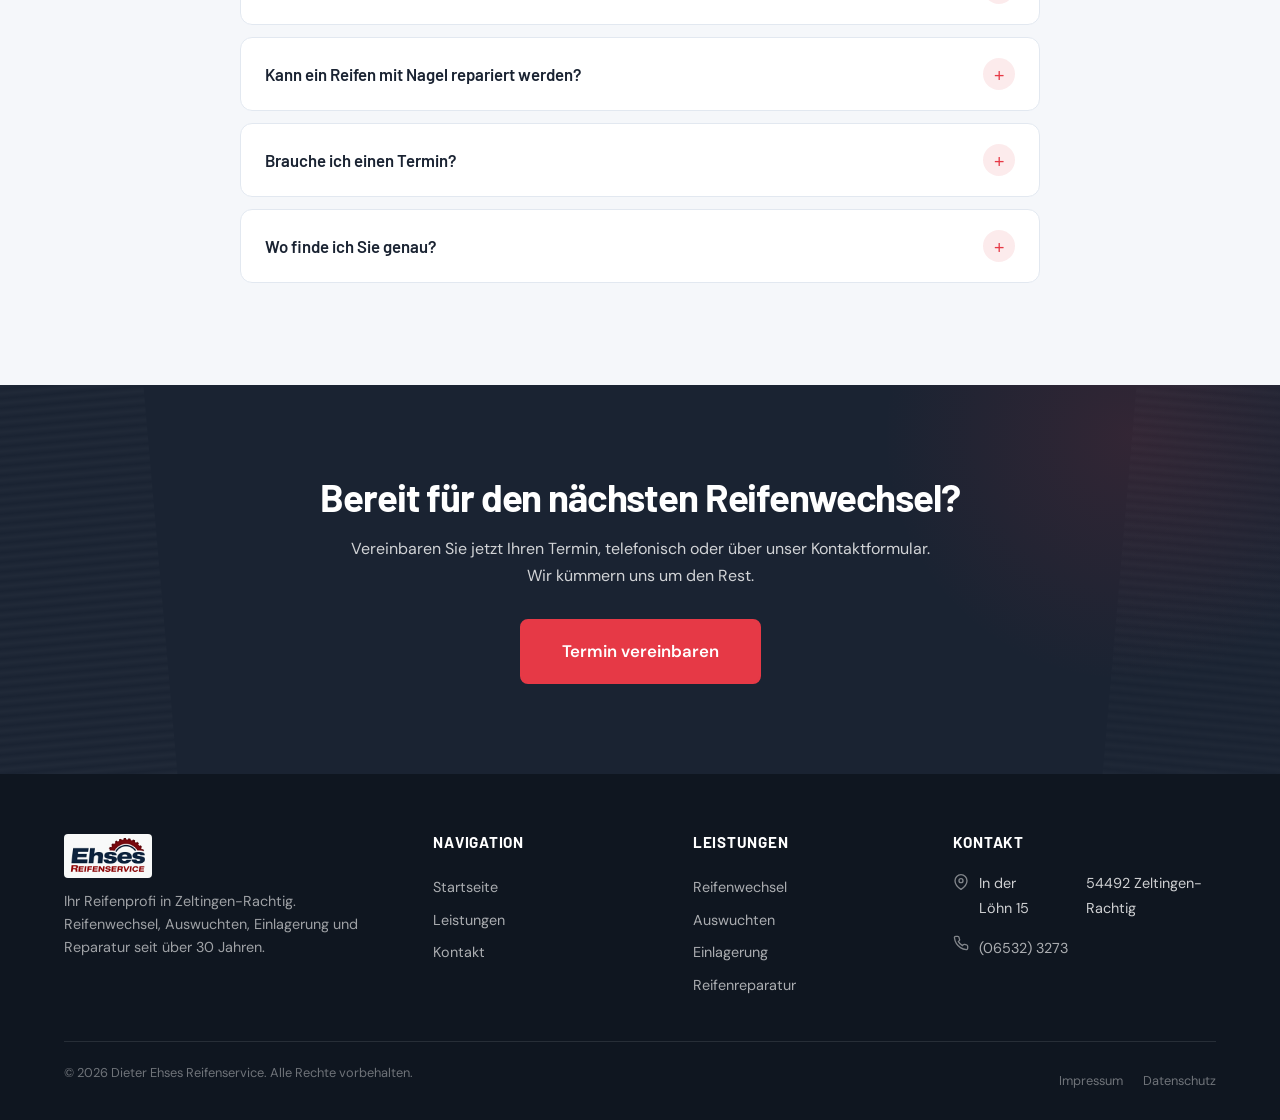
==== commit ca04c3ea: "Remove tire separators, update favicon Removed all tire-separator decorative elements from index.htm" ====
--- a/index.html
+++ b/index.html
@@ -77,13 +77,6 @@
     </div>
 </section>
 
-<!-- Tire Wheel Separator -->
-<div class="tire-separator">
-    <div class="tire-line tire-line-left"></div>
-    <svg class="tire-wheel" width="64" height="64" viewBox="0 0 64 64" fill="none" xmlns="http://www.w3.org/2000/svg"><circle cx="32" cy="32" r="30" stroke="var(--text-muted)" stroke-width="4"/><circle cx="32" cy="32" r="22" stroke="var(--text-muted)" stroke-width="1.5" stroke-dasharray="4 3"/><circle cx="32" cy="32" r="12" stroke="var(--accent)" stroke-width="3"/><circle cx="32" cy="32" r="4" fill="var(--accent)" opacity="0.5"/><line x1="32" y1="10" x2="32" y2="20" stroke="var(--text-muted)" stroke-width="1.5"/><line x1="32" y1="44" x2="32" y2="54" stroke="var(--text-muted)" stroke-width="1.5"/><line x1="10" y1="32" x2="20" y2="32" stroke="var(--text-muted)" stroke-width="1.5"/><line x1="44" y1="32" x2="54" y2="32" stroke="var(--text-muted)" stroke-width="1.5"/><line x1="17" y1="17" x2="24" y2="24" stroke="var(--text-muted)" stroke-width="1"/><line x1="40" y1="40" x2="47" y2="47" stroke="var(--text-muted)" stroke-width="1"/><line x1="47" y1="17" x2="40" y2="24" stroke="var(--text-muted)" stroke-width="1"/><line x1="24" y1="40" x2="17" y2="47" stroke="var(--text-muted)" stroke-width="1"/></svg>
-    <div class="tire-line tire-line-right"></div>
-</div>
-
 <!-- Services Overview -->
 <section style="padding: var(--section-padding) 0;">
     <div class="container">
@@ -125,13 +118,6 @@
     </div>
 </section>
 
-<!-- Tire Wheel Separator -->
-<div class="tire-separator">
-    <div class="tire-line tire-line-left"></div>
-    <svg class="tire-wheel" width="64" height="64" viewBox="0 0 64 64" fill="none" xmlns="http://www.w3.org/2000/svg"><circle cx="32" cy="32" r="30" stroke="var(--text-muted)" stroke-width="4"/><circle cx="32" cy="32" r="22" stroke="var(--text-muted)" stroke-width="1.5" stroke-dasharray="4 3"/><circle cx="32" cy="32" r="12" stroke="var(--accent)" stroke-width="3"/><circle cx="32" cy="32" r="4" fill="var(--accent)" opacity="0.5"/><line x1="32" y1="10" x2="32" y2="20" stroke="var(--text-muted)" stroke-width="1.5"/><line x1="32" y1="44" x2="32" y2="54" stroke="var(--text-muted)" stroke-width="1.5"/><line x1="10" y1="32" x2="20" y2="32" stroke="var(--text-muted)" stroke-width="1.5"/><line x1="44" y1="32" x2="54" y2="32" stroke="var(--text-muted)" stroke-width="1.5"/><line x1="17" y1="17" x2="24" y2="24" stroke="var(--text-muted)" stroke-width="1"/><line x1="40" y1="40" x2="47" y2="47" stroke="var(--text-muted)" stroke-width="1"/><line x1="47" y1="17" x2="40" y2="24" stroke="var(--text-muted)" stroke-width="1"/><line x1="24" y1="40" x2="17" y2="47" stroke="var(--text-muted)" stroke-width="1"/></svg>
-    <div class="tire-line tire-line-right"></div>
-</div>
-
 <!-- About Teaser -->
 <section style="padding: var(--section-padding) 0; background: var(--light-bg);">
     <div class="container">
@@ -173,13 +159,6 @@
         </div>
     </div>
 </section>
-
-<!-- Tire Wheel Separator -->
-<div class="tire-separator">
-    <div class="tire-line tire-line-left"></div>
-    <svg class="tire-wheel" width="64" height="64" viewBox="0 0 64 64" fill="none" xmlns="http://www.w3.org/2000/svg"><circle cx="32" cy="32" r="30" stroke="var(--text-muted)" stroke-width="4"/><circle cx="32" cy="32" r="22" stroke="var(--text-muted)" stroke-width="1.5" stroke-dasharray="4 3"/><circle cx="32" cy="32" r="12" stroke="var(--accent)" stroke-width="3"/><circle cx="32" cy="32" r="4" fill="var(--accent)" opacity="0.5"/><line x1="32" y1="10" x2="32" y2="20" stroke="var(--text-muted)" stroke-width="1.5"/><line x1="32" y1="44" x2="32" y2="54" stroke="var(--text-muted)" stroke-width="1.5"/><line x1="10" y1="32" x2="20" y2="32" stroke="var(--text-muted)" stroke-width="1.5"/><line x1="44" y1="32" x2="54" y2="32" stroke="var(--text-muted)" stroke-width="1.5"/><line x1="17" y1="17" x2="24" y2="24" stroke="var(--text-muted)" stroke-width="1"/><line x1="40" y1="40" x2="47" y2="47" stroke="var(--text-muted)" stroke-width="1"/><line x1="47" y1="17" x2="40" y2="24" stroke="var(--text-muted)" stroke-width="1"/><line x1="24" y1="40" x2="17" y2="47" stroke="var(--text-muted)" stroke-width="1"/></svg>
-    <div class="tire-line tire-line-right"></div>
-</div>
 
 <!-- Testimonials -->
 <section style="padding: var(--section-padding) 0;">
--- a/styles.css
+++ b/styles.css
@@ -1191,56 +1191,6 @@
     .trust-bar .container { flex-direction: column; gap: 12px; }
 }
 
-/* ============================================
-   Tire & Automotive Decorative Elements
-   Bold visuals, tire wheel separators, skid marks
-   ============================================ */
-
-/* Large Tire Wheel Section Divider */
-.tire-separator {
-    display: flex;
-    align-items: center;
-    justify-content: center;
-    padding: 20px 0;
-    position: relative;
-    z-index: 2;
-}
-.tire-separator .tire-wheel {
-    width: 64px;
-    height: 64px;
-    flex-shrink: 0;
-    opacity: 0;
-    transform: scale(0.5) rotate(-180deg);
-    transition: opacity 0.6s var(--ease-out), transform 0.9s var(--ease-spring);
-}
-.tire-separator.visible .tire-wheel {
-    opacity: 1;
-    transform: scale(1) rotate(0deg);
-}
-.tire-separator .tire-line {
-    flex: 1;
-    height: 3px;
-    background: linear-gradient(90deg, transparent, var(--border), var(--text-muted), var(--border), transparent);
-    opacity: 0;
-    transform: scaleX(0);
-    transition: opacity 0.5s ease 0.3s, transform 1s var(--ease-out) 0.3s;
-}
-.tire-separator .tire-line-left { transform-origin: right; margin-right: 16px; }
-.tire-separator .tire-line-right { transform-origin: left; margin-left: 16px; }
-.tire-separator.visible .tire-line {
-    opacity: 0.5;
-    transform: scaleX(1);
-}
-
-/* Spinning tire on scroll */
-@keyframes tireSpin {
-    from { transform: rotate(0deg); }
-    to { transform: rotate(360deg); }
-}
-.tire-separator.visible .tire-wheel {
-    animation: tireSpin 8s linear infinite;
-    animation-delay: 0.9s;
-}
 
 /* Tire mark skid accents on CTA */
 .cta-section { position: relative; overflow: hidden; }
@@ -1347,13 +1297,9 @@
 @media (max-width: 768px) {
     .hero-wrench { display: none; }
     .hero-tire { display: none; }
-    .tire-separator .tire-wheel { width: 48px; height: 48px; }
-    .tire-separator { padding: 12px 0; }
     .skid-marks { display: none; }
     .tread-bg::before { width: 60px; }
 }
 @media (max-width: 480px) {
-    .tire-separator .tire-wheel { width: 40px; height: 40px; }
-    .tire-separator .tire-line { height: 2px; }
     .back-to-top { width: 50px; height: 50px; bottom: 20px; right: 20px; }
 }
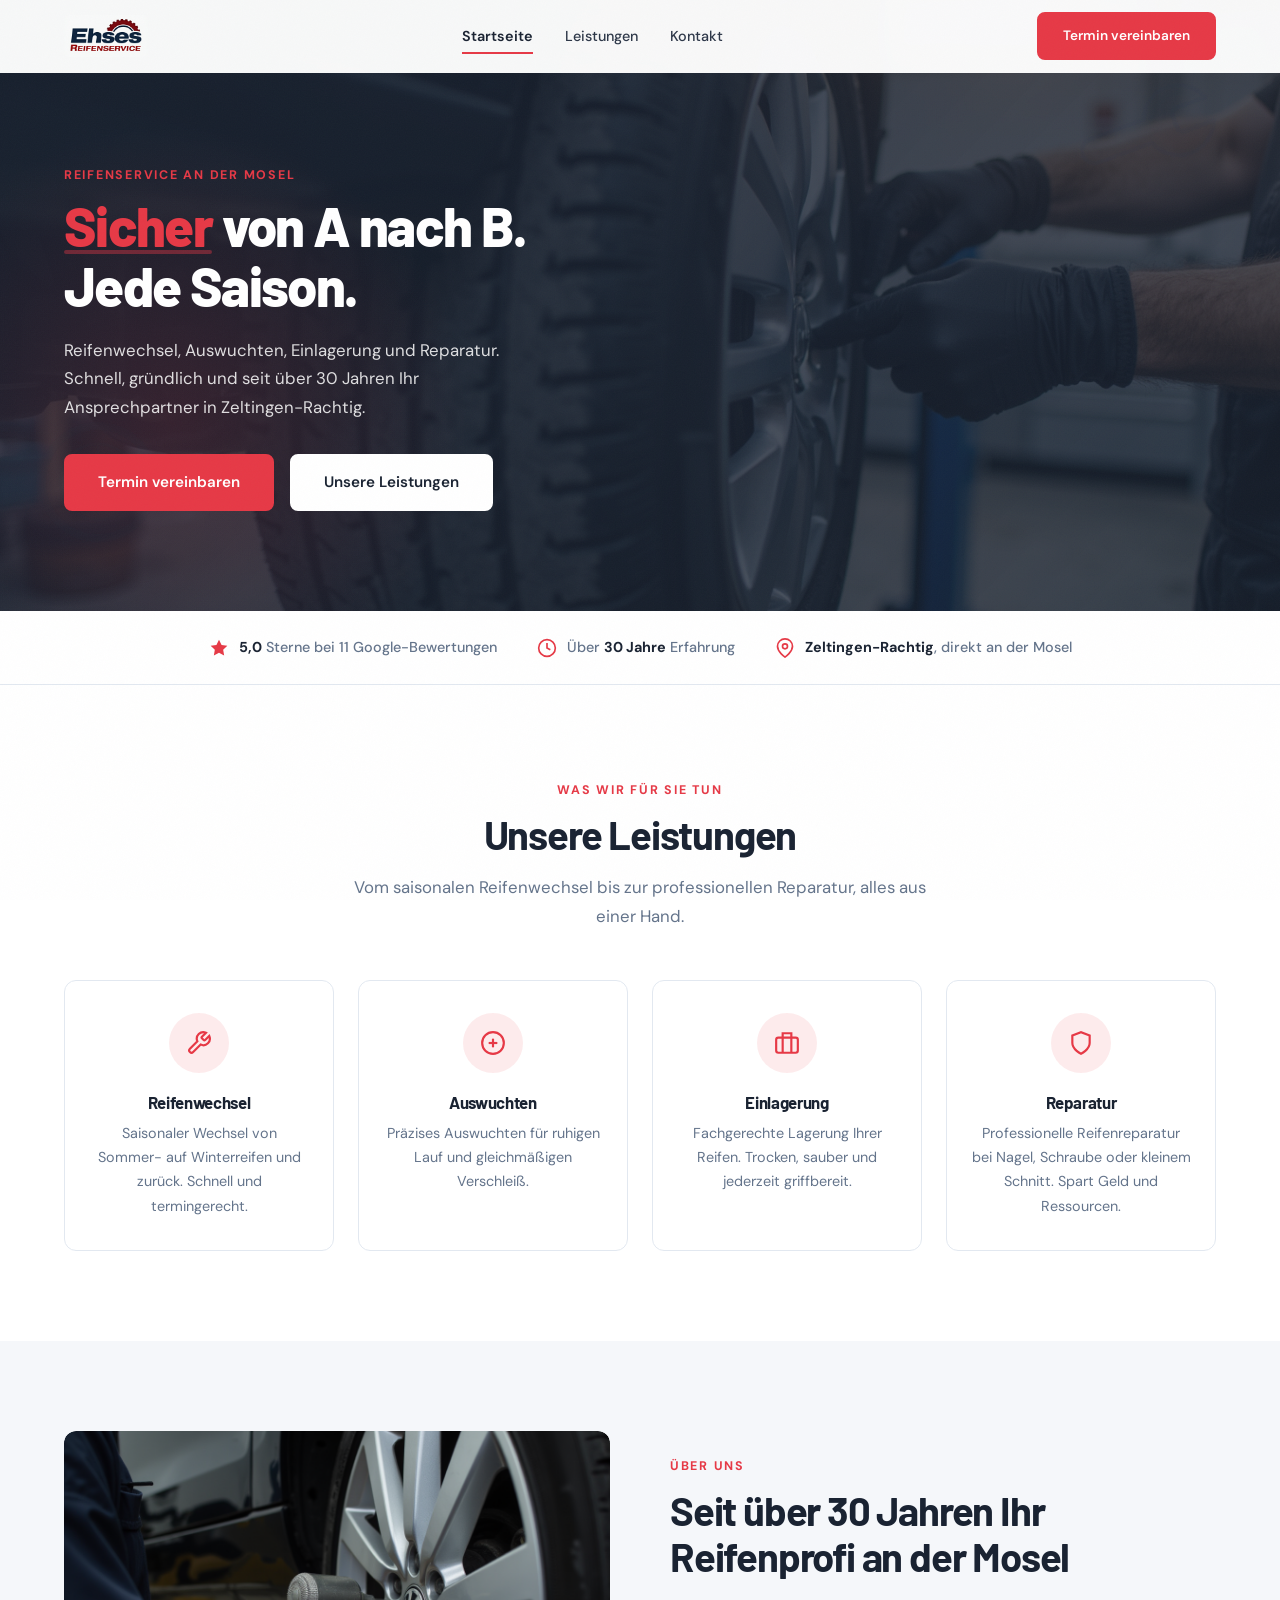
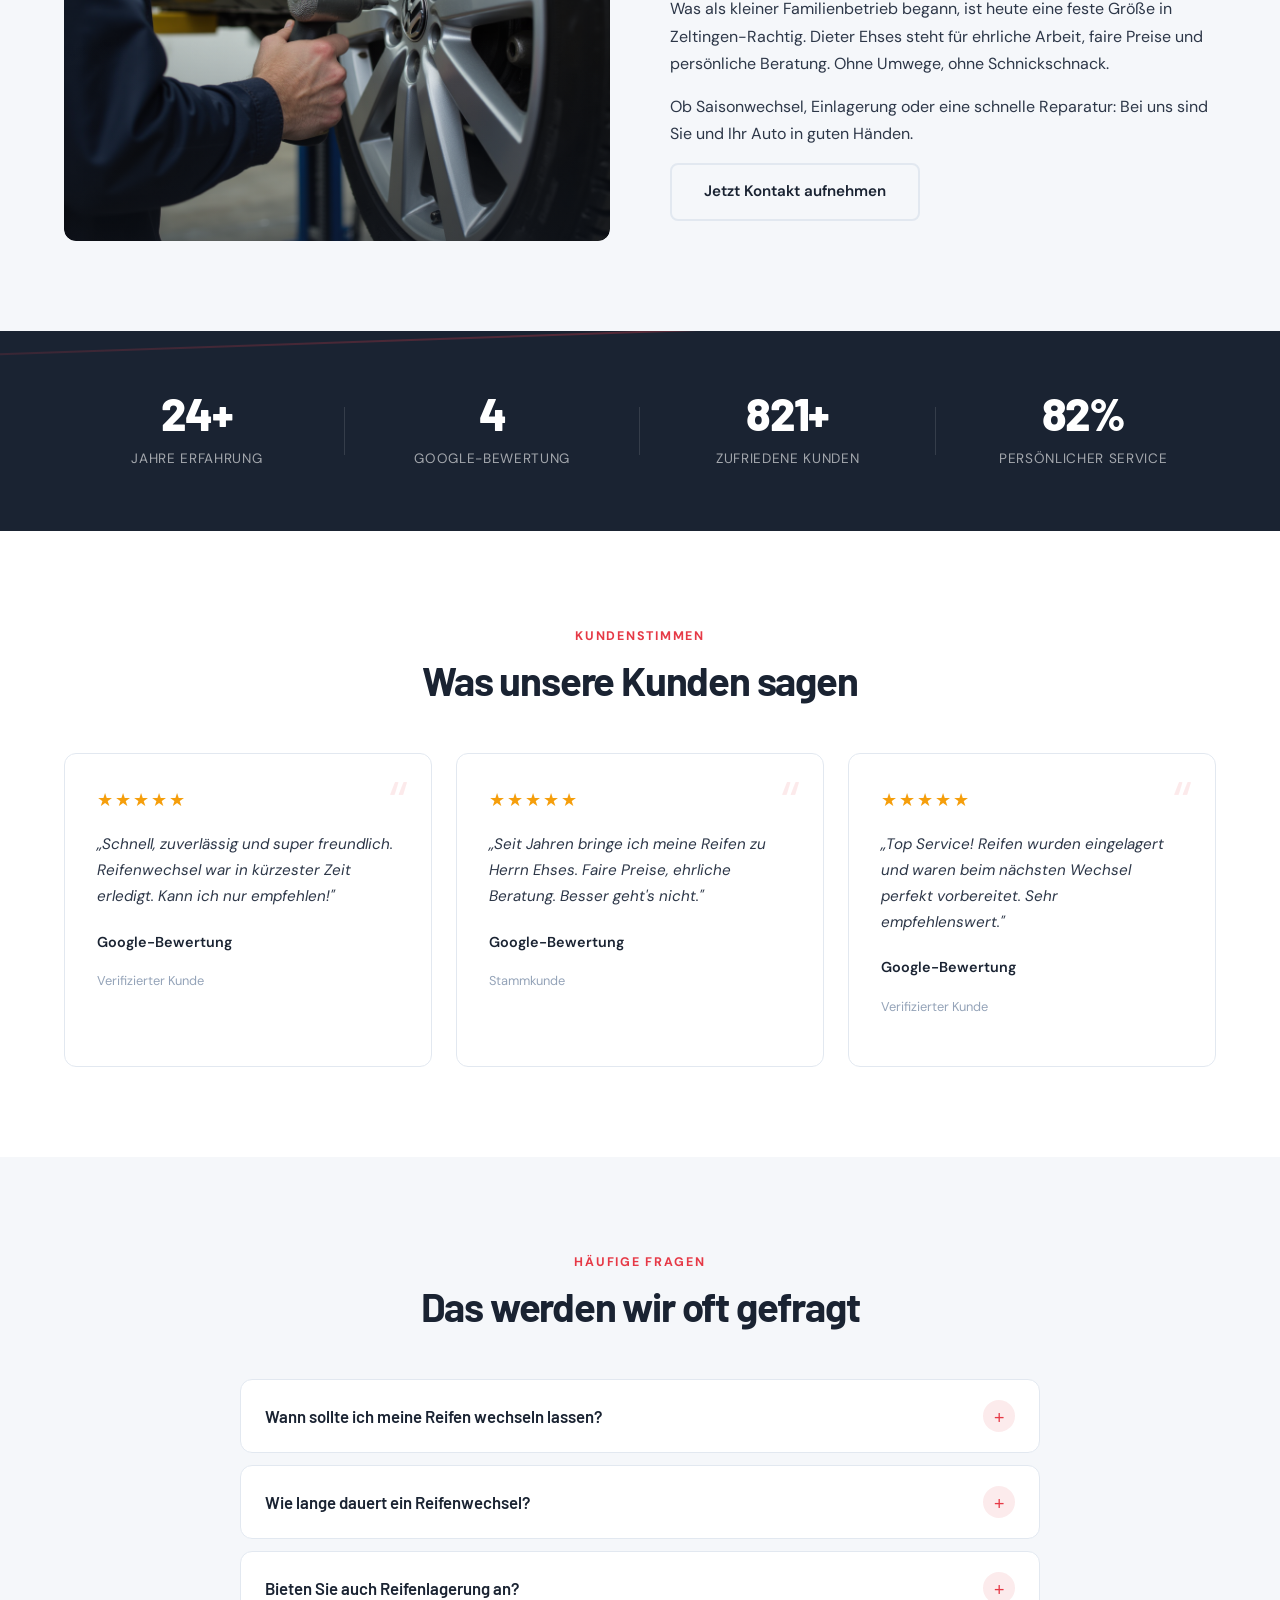
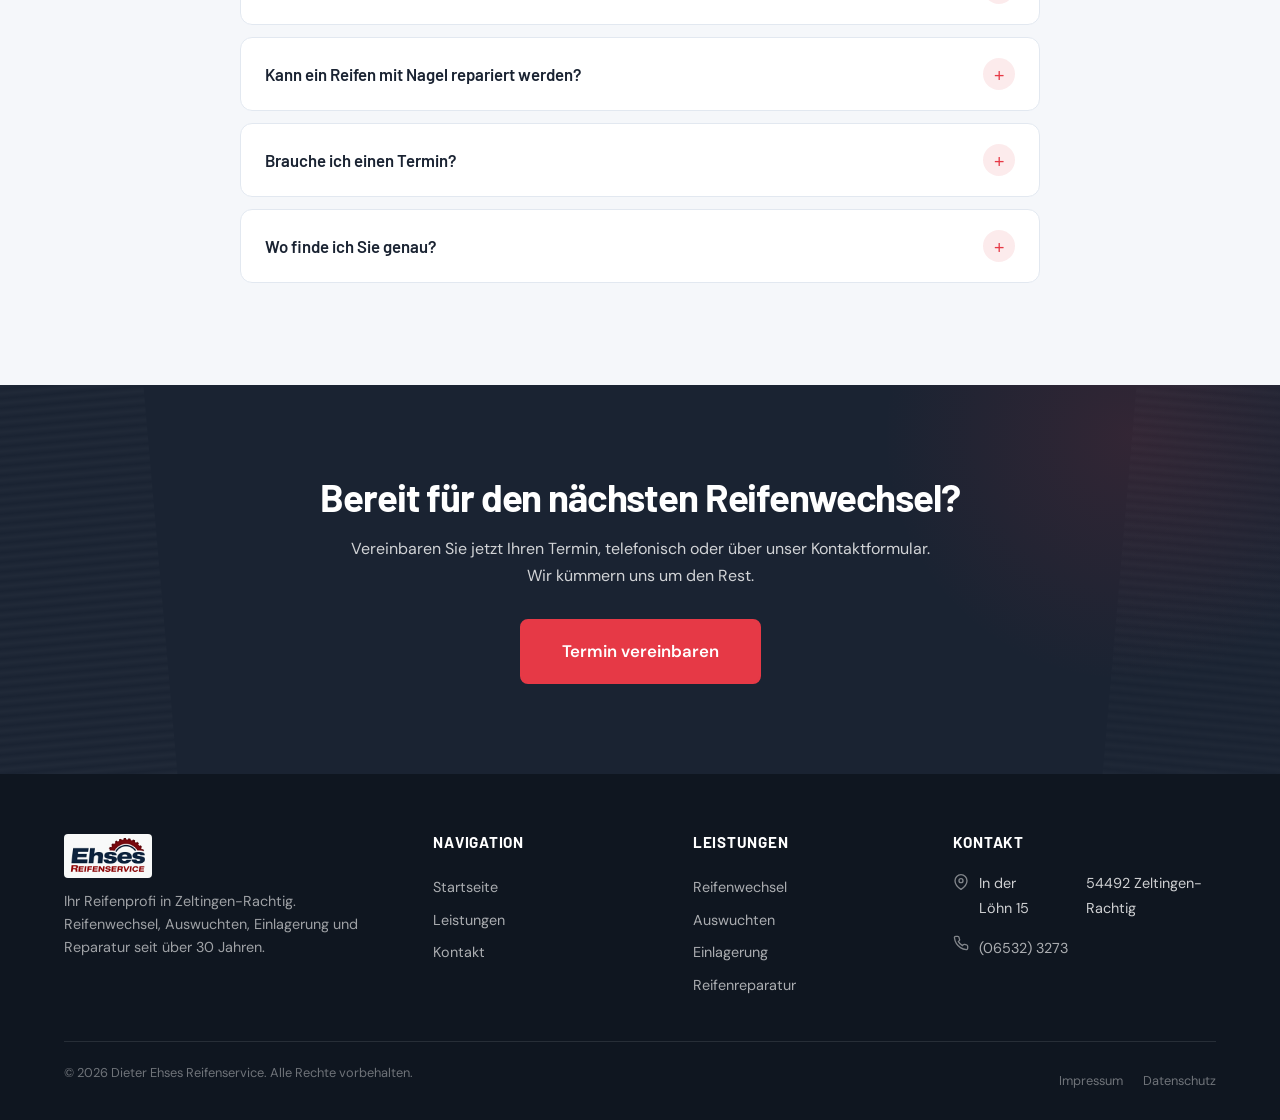
==== commit ef1e0b2f: "Force redeploy - tire separators removed, new favicon" ====
--- a/index.html
+++ b/index.html
@@ -358,3 +358,4 @@
 <script src="script.js"></script>
 </body>
 </html>
+<!-- deploy 1772037373 -->
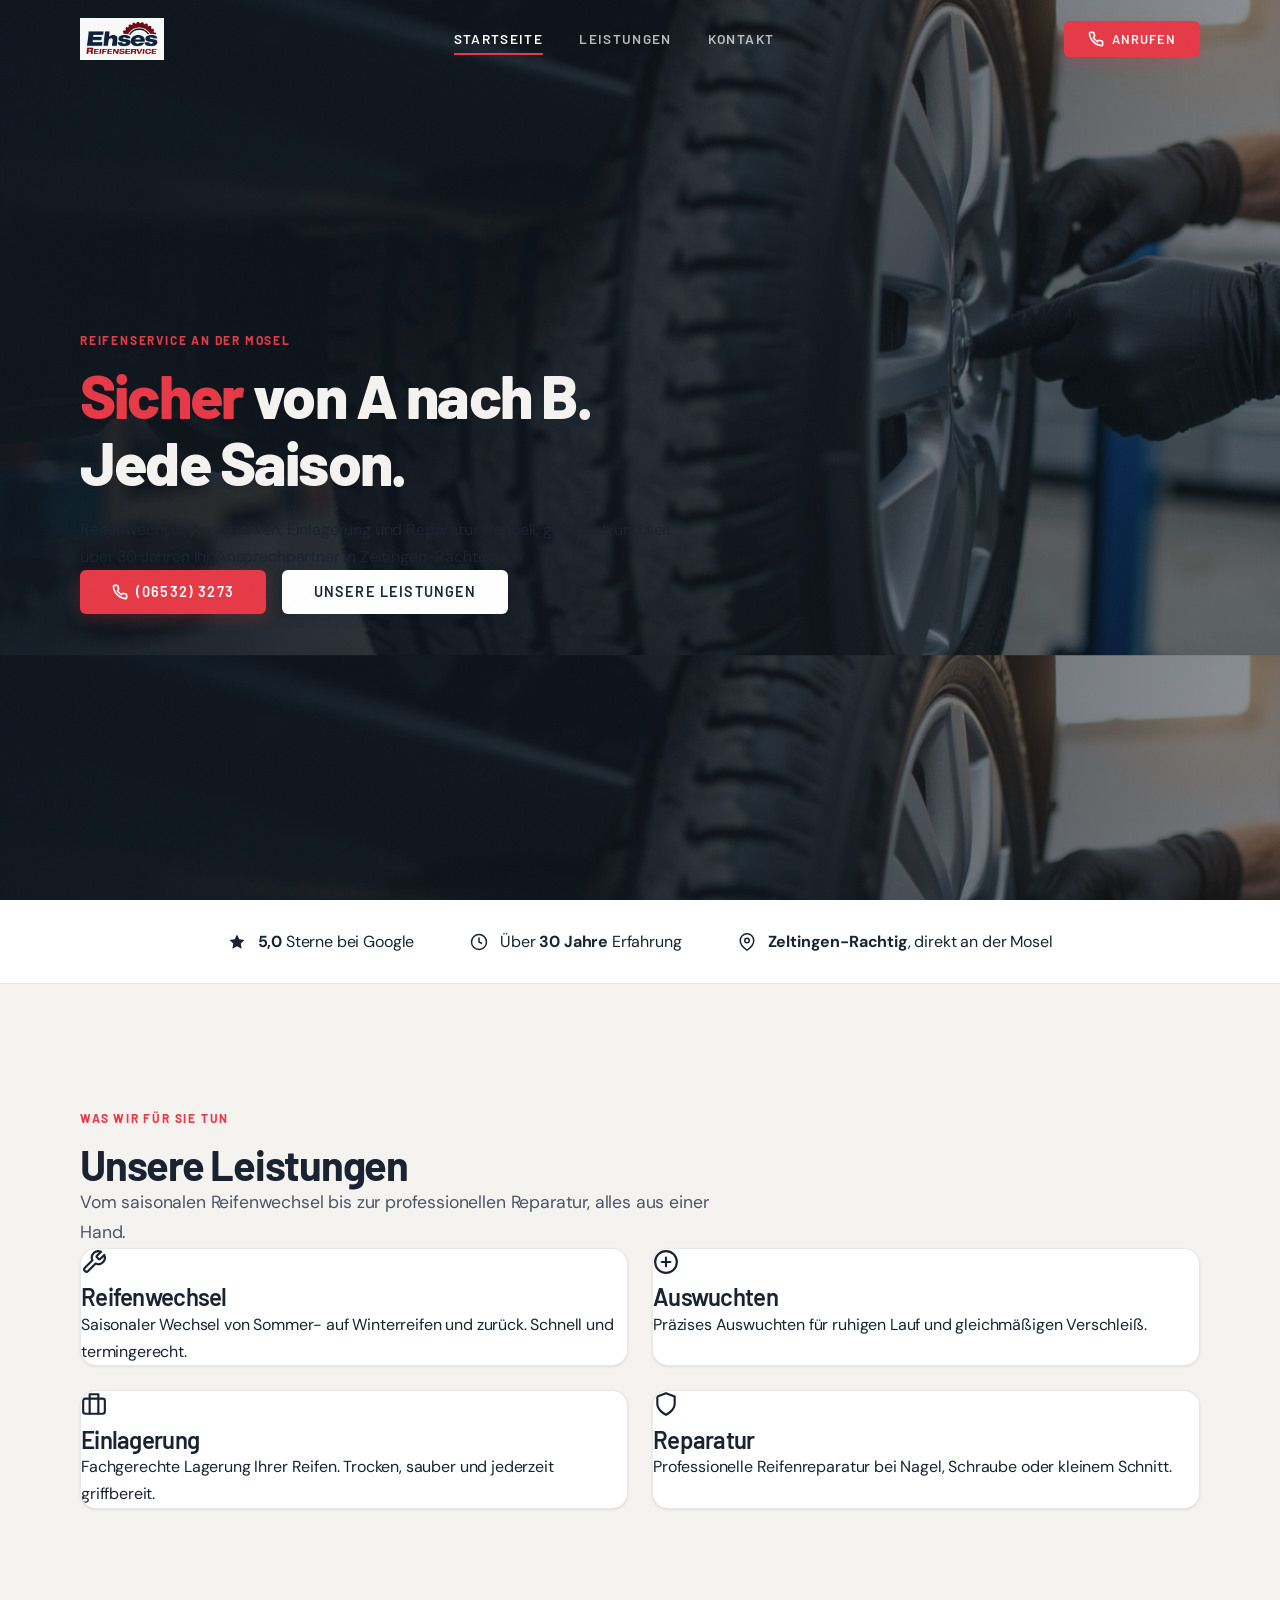
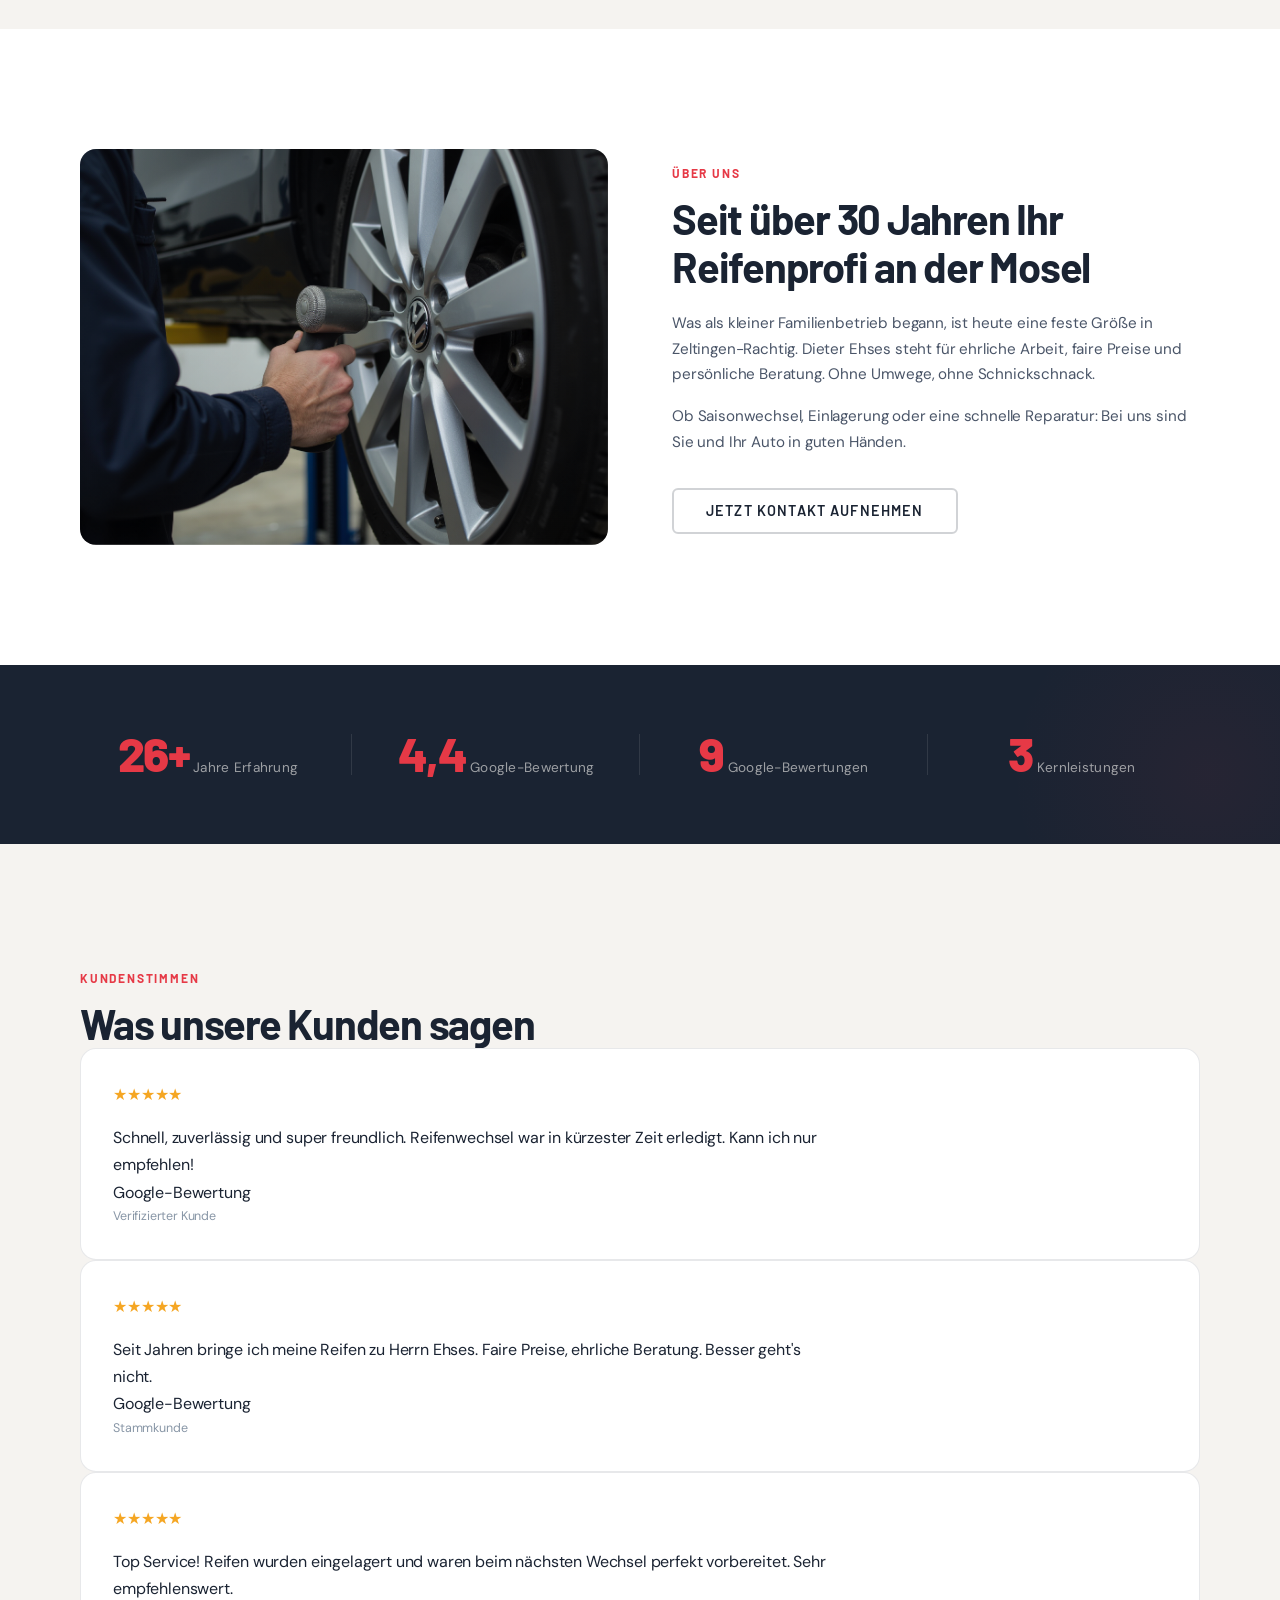
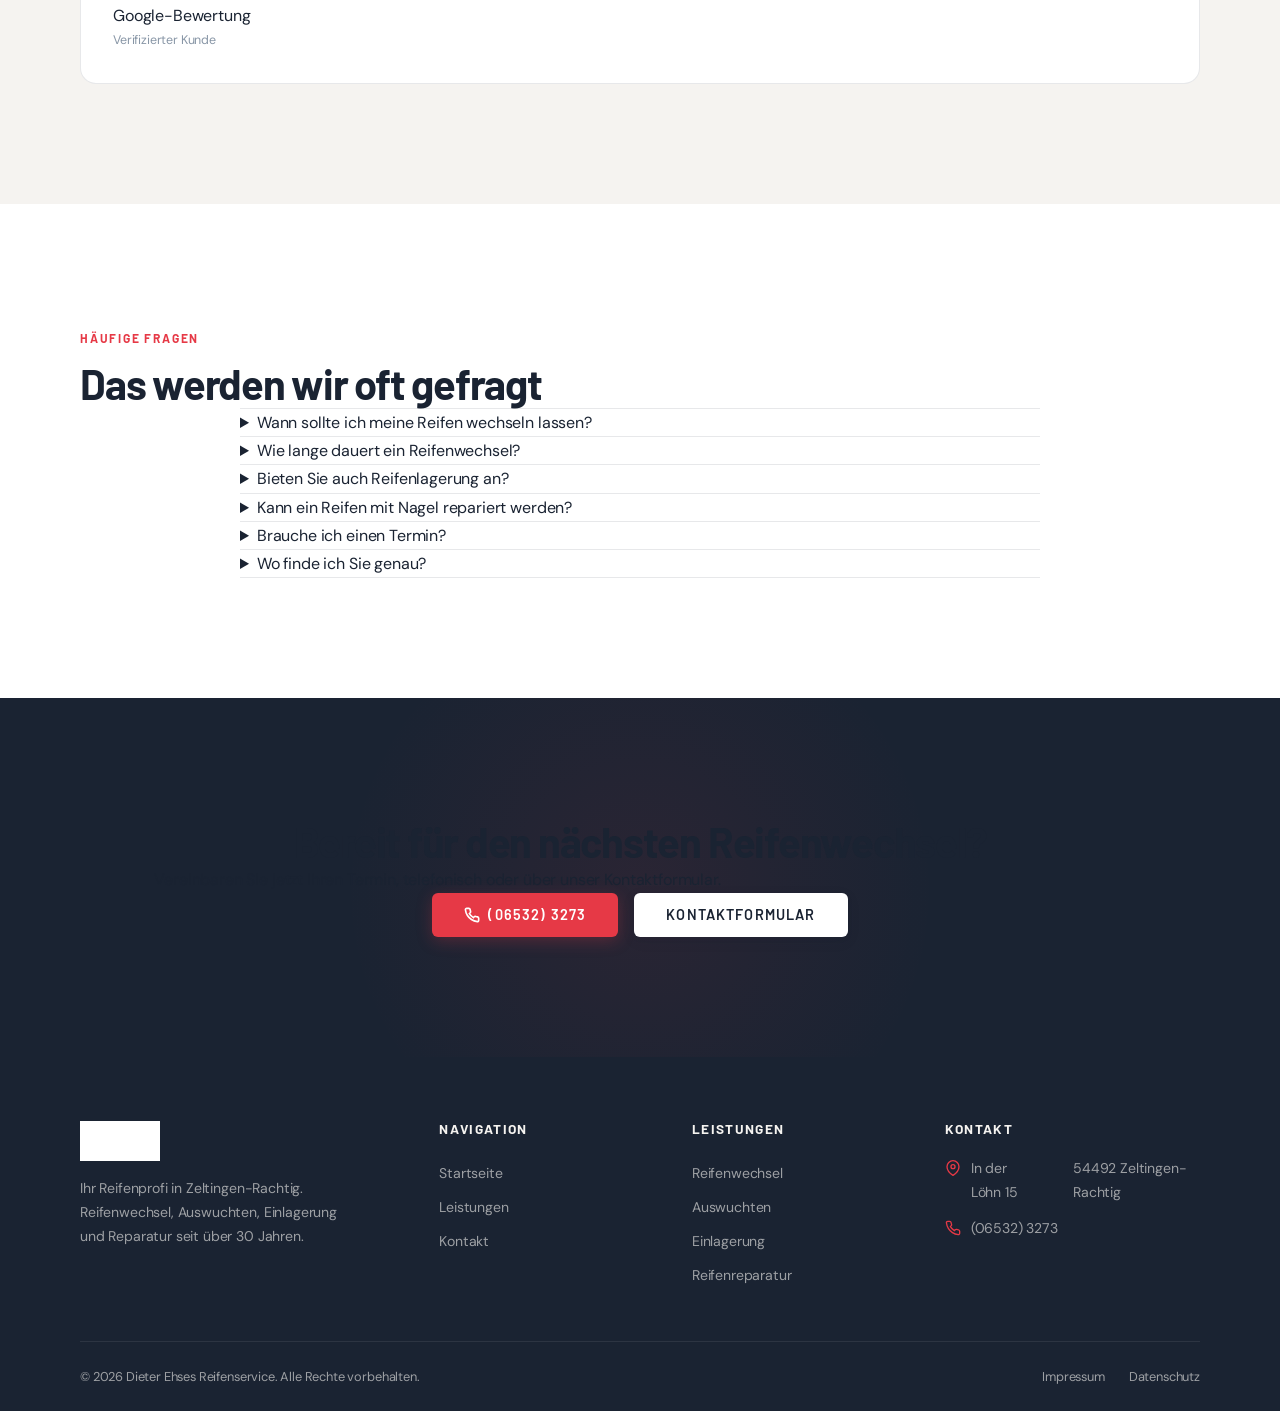
==== commit af9337eb: "Fresh EMBER-level rebuild from scratch Complete rewrite of all 5 pages to match EMBER restaurant qua" ====
--- a/index.html
+++ b/index.html
@@ -4,17 +4,151 @@
     <meta charset="UTF-8">
     <meta name="viewport" content="width=device-width, initial-scale=1.0">
     <title>Ehses Reifenservice | Ihr Reifenprofi in Zeltingen-Rachtig</title>
-    <meta name="description" content="Reifenwechsel, Auswuchten, Einlagerung und Reparatur. Ehses Reifenservice in Zeltingen-Rachtig. Über 30 Jahre Erfahrung. 5 Sterne bei Google.">
+    <meta name="description" content="Reifenwechsel, Auswuchten, Einlagerung und Reparatur seit über 30 Jahren. Ehses Reifenservice in Zeltingen-Rachtig an der Mosel. 5,0 Sterne bei Google.">
     <link rel="canonical" href="https://ehses-reifenservice.vercel.app/">
+    <meta name="robots" content="index, follow">
+
+    <!-- Open Graph -->
     <meta property="og:title" content="Ehses Reifenservice | Ihr Reifenprofi in Zeltingen-Rachtig">
-    <meta property="og:description" content="Professioneller Reifenservice an der Mosel. Reifenwechsel, Auswuchten, Einlagerung, Reparatur. 5,0 ★ auf Google.">
+    <meta property="og:description" content="Professioneller Reifenservice an der Mosel: Wechsel, Auswuchten, Einlagerung, Reparatur. Über 30 Jahre Erfahrung. 5,0 Sterne bei Google.">
     <meta property="og:type" content="website">
-    <link rel="icon" type="image/png" href="images/ehses-reifenservice-favicon.png">
+    <meta property="og:locale" content="de_DE">
+    <meta property="og:url" content="https://ehses-reifenservice.vercel.app/">
+    <meta property="og:site_name" content="Ehses Reifenservice">
+    <meta property="og:image" content="https://ehses-reifenservice.vercel.app/images/ehses-reifenservice-werkstatt-hero.png">
+    <meta property="og:image:width" content="1200">
+    <meta property="og:image:height" content="630">
+
+    <!-- Twitter Card -->
+    <meta name="twitter:card" content="summary_large_image">
+    <meta name="twitter:title" content="Ehses Reifenservice | Ihr Reifenprofi in Zeltingen-Rachtig">
+    <meta name="twitter:description" content="Professioneller Reifenservice an der Mosel: Wechsel, Auswuchten, Einlagerung, Reparatur. 5,0 Sterne bei Google.">
+    <meta name="twitter:image" content="https://ehses-reifenservice.vercel.app/images/ehses-reifenservice-werkstatt-hero.png">
+
+    <!-- Favicon -->
+    <link rel="icon" type="image/png" sizes="32x32" href="images/ehses-reifenservice-favicon.png">
+    <link rel="apple-touch-icon" sizes="180x180" href="images/ehses-reifenservice-favicon.png">
+
+    <!-- Fonts -->
     <link rel="preconnect" href="https://fonts.googleapis.com">
+    <link rel="preconnect" href="https://fonts.gstatic.com" crossorigin>
     <link href="https://fonts.googleapis.com/css2?family=Barlow:wght@600;700;800&family=DM+Sans:ital,opsz,wght@0,9..40,300;0,9..40,400;0,9..40,500;0,9..40,600;0,9..40,700;1,9..40,400&display=swap" rel="stylesheet">
     <link rel="stylesheet" href="styles.css">
+
+    <!-- Schema: @graph (WebSite + AutoRepair + WebPage + FAQPage) -->
+    <script type="application/ld+json">
+    {
+        "@context": "https://schema.org",
+        "@graph": [
+            {
+                "@type": "WebSite",
+                "@id": "https://ehses-reifenservice.vercel.app/#website",
+                "url": "https://ehses-reifenservice.vercel.app/",
+                "name": "Ehses Reifenservice",
+                "description": "Professioneller Reifenservice in Zeltingen-Rachtig an der Mosel",
+                "inLanguage": "de-DE"
+            },
+            {
+                "@type": "AutoRepair",
+                "@id": "https://ehses-reifenservice.vercel.app/#business",
+                "name": "Ehses Reifenservice",
+                "alternateName": "Dieter Ehses Reifenservice",
+                "url": "https://ehses-reifenservice.vercel.app/",
+                "logo": "https://ehses-reifenservice.vercel.app/images/ehses-reifenservice-logo.png",
+                "image": "https://ehses-reifenservice.vercel.app/images/ehses-reifenservice-werkstatt-hero.png",
+                "telephone": "+4965323273",
+                "address": {
+                    "@type": "PostalAddress",
+                    "streetAddress": "In der Löhn 15",
+                    "addressLocality": "Zeltingen-Rachtig",
+                    "postalCode": "54492",
+                    "addressCountry": "DE"
+                },
+                "geo": {
+                    "@type": "GeoCoordinates",
+                    "latitude": 49.9532,
+                    "longitude": 7.0172
+                },
+                "areaServed": {
+                    "@type": "GeoCircle",
+                    "geoMidpoint": {
+                        "@type": "GeoCoordinates",
+                        "latitude": 49.9532,
+                        "longitude": 7.0172
+                    },
+                    "geoRadius": "30000"
+                },
+                "priceRange": "$$",
+                "aggregateRating": {
+                    "@type": "AggregateRating",
+                    "ratingValue": "5.0",
+                    "reviewCount": "11",
+                    "bestRating": "5"
+                },
+                "hasOfferCatalog": {
+                    "@type": "OfferCatalog",
+                    "name": "Reifenservice-Leistungen",
+                    "itemListElement": [
+                        {"@type": "Offer", "itemOffered": {"@type": "Service", "name": "Reifenwechsel & Montage", "description": "Saisonaler Wechsel von Sommer- auf Winterreifen inkl. Zustandsprüfung und Drehmoment-kontrollierter Montage."}},
+                        {"@type": "Offer", "itemOffered": {"@type": "Service", "name": "Auswuchten", "description": "Präzises Auswuchten auf moderner Wuchtmaschine für ruhigen Lauf und weniger Verschleiß."}},
+                        {"@type": "Offer", "itemOffered": {"@type": "Service", "name": "Reifeneinlagerung", "description": "Fachgerechte, trockene Lagerung Ihrer Reifen mit individueller Beschriftung."}},
+                        {"@type": "Offer", "itemOffered": {"@type": "Service", "name": "Reifenreparatur", "description": "Professionelle Vulkanisierung und Flicken bei Nagel- oder Schraubenschäden."}}
+                    ]
+                }
+            },
+            {
+                "@type": "WebPage",
+                "@id": "https://ehses-reifenservice.vercel.app/#webpage",
+                "url": "https://ehses-reifenservice.vercel.app/",
+                "name": "Ehses Reifenservice | Ihr Reifenprofi in Zeltingen-Rachtig",
+                "isPartOf": {"@id": "https://ehses-reifenservice.vercel.app/#website"},
+                "about": {"@id": "https://ehses-reifenservice.vercel.app/#business"},
+                "inLanguage": "de-DE"
+            },
+            {
+                "@type": "FAQPage",
+                "mainEntity": [
+                    {
+                        "@type": "Question",
+                        "name": "Wann sollte ich meine Reifen wechseln lassen?",
+                        "acceptedAnswer": {"@type": "Answer", "text": "Die Faustregel lautet: Von O bis O, also von Oktober bis Ostern fahren Sie mit Winterreifen. Sobald die Temperaturen dauerhaft unter 7 Grad fallen, wird es Zeit. Rufen Sie uns an unter (06532) 3273, wir finden schnell einen Termin."}
+                    },
+                    {
+                        "@type": "Question",
+                        "name": "Wie lange dauert ein Reifenwechsel?",
+                        "acceptedAnswer": {"@type": "Answer", "text": "Ein kompletter Reifenwechsel (alle vier Räder) dauert bei Ehses Reifenservice in der Regel 20 bis 30 Minuten. Wenn Ihre Reifen bei uns eingelagert sind, geht es noch schneller."}
+                    },
+                    {
+                        "@type": "Question",
+                        "name": "Bieten Sie auch Reifenlagerung an?",
+                        "acceptedAnswer": {"@type": "Answer", "text": "Ja, wir lagern Ihre Reifen fachgerecht ein. Trocken, sauber und jederzeit griffbereit für den nächsten Saisonwechsel. So sparen Sie sich den Platz in der Garage und den Transport."}
+                    },
+                    {
+                        "@type": "Question",
+                        "name": "Kann ein Reifen mit Nagel repariert werden?",
+                        "acceptedAnswer": {"@type": "Answer", "text": "In vielen Fällen ja. Wenn der Nagel oder die Schraube in der Lauffläche steckt und der Schaden nicht zu groß ist, können wir den Reifen professionell reparieren. Kommen Sie vorbei, wir schauen es uns an."}
+                    },
+                    {
+                        "@type": "Question",
+                        "name": "Brauche ich einen Termin?",
+                        "acceptedAnswer": {"@type": "Answer", "text": "Einen Termin zu vereinbaren ist empfehlenswert, damit wir uns ausreichend Zeit für Sie nehmen können. Rufen Sie uns an unter (06532) 3273."}
+                    },
+                    {
+                        "@type": "Question",
+                        "name": "Wo finde ich Ehses Reifenservice?",
+                        "acceptedAnswer": {"@type": "Answer", "text": "In der Löhn 15, 54492 Zeltingen-Rachtig. Direkt an der Mosel, gut erreichbar aus dem gesamten Umkreis."}
+                    }
+                ]
+            }
+        ]
+    }
+    </script>
 </head>
 <body>
+
+<!-- Grain Overlay -->
+<div class="grain"></div>
+
 <!-- Scroll Progress -->
 <div class="scroll-progress"></div>
 
@@ -29,30 +163,29 @@
             <a href="leistungen.html" class="nav-link">Leistungen</a>
             <a href="kontakt.html" class="nav-link">Kontakt</a>
         </nav>
-        <a href="kontakt.html" class="header-cta btn btn-accent">Termin vereinbaren</a>
-        <button class="hamburger" id="hamburger" aria-label="Menü">
+        <a href="tel:065323273" class="header-cta btn btn-accent">
+            <svg xmlns="http://www.w3.org/2000/svg" width="16" height="16" viewBox="0 0 24 24" fill="none" stroke="currentColor" stroke-width="2.5" stroke-linecap="round" stroke-linejoin="round"><path d="M22 16.92v3a2 2 0 0 1-2.18 2 19.79 19.79 0 0 1-8.63-3.07 19.5 19.5 0 0 1-6-6 19.79 19.79 0 0 1-3.07-8.67A2 2 0 0 1 4.11 2h3a2 2 0 0 1 2 1.72c.127.96.361 1.903.7 2.81a2 2 0 0 1-.45 2.11L8.09 9.91a16 16 0 0 0 6 6l1.27-1.27a2 2 0 0 1 2.11-.45c.907.339 1.85.573 2.81.7A2 2 0 0 1 22 16.92z"/></svg>
+            Anrufen
+        </a>
+        <button class="hamburger" id="hamburger" aria-label="Menü öffnen">
             <span></span><span></span><span></span>
         </button>
     </div>
 </header>
 
 <!-- Hero -->
-<section class="hero" style="background-image: linear-gradient(135deg, rgba(26,35,50,0.88) 0%, rgba(26,35,50,0.75) 100%), url('images/ehses-reifenservice-werkstatt-hero.png'); background-size: cover; background-position: center;">
-    <!-- Wrench accent (floating) -->
-    <div class="hero-wrench">
-        <svg xmlns="http://www.w3.org/2000/svg" width="140" height="140" viewBox="0 0 24 24" fill="none" stroke="currentColor" stroke-width="0.8" stroke-linecap="round" stroke-linejoin="round"><path d="M14.7 6.3a1 1 0 0 0 0 1.4l1.6 1.6a1 1 0 0 0 1.4 0l3.77-3.77a6 6 0 0 1-7.94 7.94l-6.91 6.91a2.12 2.12 0 0 1-3-3l6.91-6.91a6 6 0 0 1 7.94-7.94l-3.76 3.76z"/></svg>
-    </div>
-    <!-- Floating tire accent -->
-    <div class="hero-tire">
-        <svg width="120" height="120" viewBox="0 0 120 120" fill="none" xmlns="http://www.w3.org/2000/svg"><circle cx="60" cy="60" r="56" stroke="currentColor" stroke-width="8"/><circle cx="60" cy="60" r="38" stroke="currentColor" stroke-width="3"/><circle cx="60" cy="60" r="18" stroke="currentColor" stroke-width="4"/><circle cx="60" cy="60" r="6" fill="currentColor" opacity="0.3"/><line x1="60" y1="22" x2="60" y2="42" stroke="currentColor" stroke-width="2"/><line x1="60" y1="78" x2="60" y2="98" stroke="currentColor" stroke-width="2"/><line x1="22" y1="60" x2="42" y2="60" stroke="currentColor" stroke-width="2"/><line x1="78" y1="60" x2="98" y2="60" stroke="currentColor" stroke-width="2"/><line x1="33" y1="33" x2="46" y2="46" stroke="currentColor" stroke-width="1.5"/><line x1="74" y1="74" x2="87" y2="87" stroke="currentColor" stroke-width="1.5"/><line x1="87" y1="33" x2="74" y2="46" stroke="currentColor" stroke-width="1.5"/><line x1="46" y1="74" x2="33" y2="87" stroke="currentColor" stroke-width="1.5"/></svg>
-    </div>
-    <div class="container">
-        <div class="hero-content">
+<section class="hero">
+    <div class="hero-bg" style="background-image: url('images/ehses-reifenservice-werkstatt-hero.png');"></div>
+    <div class="container">
+        <div class="hero-content hero-stagger">
             <span class="section-label">Reifenservice an der Mosel</span>
-            <h1><em>Sicher</em> von A nach B.<br>Jede Saison.</h1>
+            <h1><em>Sicher</em> von A nach B. Jede Saison.</h1>
             <p class="hero-sub">Reifenwechsel, Auswuchten, Einlagerung und Reparatur. Schnell, gründlich und seit über 30 Jahren Ihr Ansprechpartner in Zeltingen-Rachtig.</p>
             <div class="hero-actions">
-                <a href="kontakt.html" class="btn btn-accent">Termin vereinbaren</a>
+                <a href="tel:065323273" class="btn btn-accent">
+                    <svg xmlns="http://www.w3.org/2000/svg" width="18" height="18" viewBox="0 0 24 24" fill="none" stroke="currentColor" stroke-width="2.5" stroke-linecap="round" stroke-linejoin="round"><path d="M22 16.92v3a2 2 0 0 1-2.18 2 19.79 19.79 0 0 1-8.63-3.07 19.5 19.5 0 0 1-6-6 19.79 19.79 0 0 1-3.07-8.67A2 2 0 0 1 4.11 2h3a2 2 0 0 1 2 1.72c.127.96.361 1.903.7 2.81a2 2 0 0 1-.45 2.11L8.09 9.91a16 16 0 0 0 6 6l1.27-1.27a2 2 0 0 1 2.11-.45c.907.339 1.85.573 2.81.7A2 2 0 0 1 22 16.92z"/></svg>
+                    (06532) 3273
+                </a>
                 <a href="leistungen.html" class="btn btn-white">Unsere Leistungen</a>
             </div>
         </div>
@@ -63,69 +196,69 @@
 <section class="trust-bar">
     <div class="container">
         <div class="trust-item">
-            <svg xmlns="http://www.w3.org/2000/svg" width="20" height="20" viewBox="0 0 24 24" fill="currentColor"><path d="M12 2l3.09 6.26L22 9.27l-5 4.87 1.18 6.88L12 17.77l-6.18 3.25L7 14.14 2 9.27l6.91-1.01L12 2z"/></svg>
-            <span><strong>5,0</strong> Sterne bei 11 Google-Bewertungen</span>
+            <svg xmlns="http://www.w3.org/2000/svg" width="18" height="18" viewBox="0 0 24 24" fill="currentColor"><path d="M12 2l3.09 6.26L22 9.27l-5 4.87 1.18 6.88L12 17.77l-6.18 3.25L7 14.14 2 9.27l6.91-1.01L12 2z"/></svg>
+            <span><strong>5,0</strong> Sterne bei Google</span>
         </div>
         <div class="trust-item">
-            <svg xmlns="http://www.w3.org/2000/svg" width="20" height="20" viewBox="0 0 24 24" fill="none" stroke="currentColor" stroke-width="2"><circle cx="12" cy="12" r="10"/><polyline points="12 6 12 12 16 14"/></svg>
+            <svg xmlns="http://www.w3.org/2000/svg" width="18" height="18" viewBox="0 0 24 24" fill="none" stroke="currentColor" stroke-width="2"><circle cx="12" cy="12" r="10"/><polyline points="12 6 12 12 16 14"/></svg>
             <span>Über <strong>30 Jahre</strong> Erfahrung</span>
         </div>
         <div class="trust-item">
-            <svg xmlns="http://www.w3.org/2000/svg" width="20" height="20" viewBox="0 0 24 24" fill="none" stroke="currentColor" stroke-width="2"><path d="M21 10c0 7-9 13-9 13s-9-6-9-13a9 9 0 0 1 18 0z"/><circle cx="12" cy="10" r="3"/></svg>
+            <svg xmlns="http://www.w3.org/2000/svg" width="18" height="18" viewBox="0 0 24 24" fill="none" stroke="currentColor" stroke-width="2"><path d="M21 10c0 7-9 13-9 13s-9-6-9-13a9 9 0 0 1 18 0z"/><circle cx="12" cy="10" r="3"/></svg>
             <span><strong>Zeltingen-Rachtig</strong>, direkt an der Mosel</span>
         </div>
     </div>
 </section>
 
 <!-- Services Overview -->
-<section style="padding: var(--section-padding) 0;">
-    <div class="container">
-        <div class="section-header fade-in">
+<section class="section-padding">
+    <div class="container">
+        <div class="section-header reveal">
             <span class="section-label">Was wir für Sie tun</span>
             <h2 class="section-title">Unsere Leistungen</h2>
             <p class="section-subtitle">Vom saisonalen Reifenwechsel bis zur professionellen Reparatur, alles aus einer Hand.</p>
         </div>
-        <div class="services-grid fade-in">
-            <div class="service-card">
+        <div class="services-grid stagger-children">
+            <a href="leistungen.html#reifenwechsel" class="service-card">
                 <div class="service-icon">
-                    <svg xmlns="http://www.w3.org/2000/svg" width="26" height="26" viewBox="0 0 24 24" fill="none" stroke="currentColor" stroke-width="2"><path d="M14.7 6.3a1 1 0 0 0 0 1.4l1.6 1.6a1 1 0 0 0 1.4 0l3.77-3.77a6 6 0 0 1-7.94 7.94l-6.91 6.91a2.12 2.12 0 0 1-3-3l6.91-6.91a6 6 0 0 1 7.94-7.94l-3.76 3.76z"/></svg>
+                    <svg xmlns="http://www.w3.org/2000/svg" width="26" height="26" viewBox="0 0 24 24" fill="none" stroke="currentColor" stroke-width="2" stroke-linecap="round" stroke-linejoin="round"><path d="M14.7 6.3a1 1 0 0 0 0 1.4l1.6 1.6a1 1 0 0 0 1.4 0l3.77-3.77a6 6 0 0 1-7.94 7.94l-6.91 6.91a2.12 2.12 0 0 1-3-3l6.91-6.91a6 6 0 0 1 7.94-7.94l-3.76 3.76z"/></svg>
                 </div>
                 <h3>Reifenwechsel</h3>
                 <p>Saisonaler Wechsel von Sommer- auf Winterreifen und zurück. Schnell und termingerecht.</p>
-            </div>
-            <div class="service-card">
+            </a>
+            <a href="leistungen.html#auswuchten" class="service-card">
                 <div class="service-icon">
-                    <svg xmlns="http://www.w3.org/2000/svg" width="26" height="26" viewBox="0 0 24 24" fill="none" stroke="currentColor" stroke-width="2"><circle cx="12" cy="12" r="10"/><line x1="12" y1="8" x2="12" y2="16"/><line x1="8" y1="12" x2="16" y2="12"/></svg>
+                    <svg xmlns="http://www.w3.org/2000/svg" width="26" height="26" viewBox="0 0 24 24" fill="none" stroke="currentColor" stroke-width="2" stroke-linecap="round" stroke-linejoin="round"><circle cx="12" cy="12" r="10"/><line x1="12" y1="8" x2="12" y2="16"/><line x1="8" y1="12" x2="16" y2="12"/></svg>
                 </div>
                 <h3>Auswuchten</h3>
                 <p>Präzises Auswuchten für ruhigen Lauf und gleichmäßigen Verschleiß.</p>
-            </div>
-            <div class="service-card">
+            </a>
+            <a href="leistungen.html#einlagerung" class="service-card">
                 <div class="service-icon">
-                    <svg xmlns="http://www.w3.org/2000/svg" width="26" height="26" viewBox="0 0 24 24" fill="none" stroke="currentColor" stroke-width="2"><rect x="2" y="7" width="20" height="14" rx="2" ry="2"/><polyline points="16 21 16 3 8 3 8 21"/></svg>
+                    <svg xmlns="http://www.w3.org/2000/svg" width="26" height="26" viewBox="0 0 24 24" fill="none" stroke="currentColor" stroke-width="2" stroke-linecap="round" stroke-linejoin="round"><rect x="2" y="7" width="20" height="14" rx="2" ry="2"/><polyline points="16 21 16 3 8 3 8 21"/></svg>
                 </div>
                 <h3>Einlagerung</h3>
                 <p>Fachgerechte Lagerung Ihrer Reifen. Trocken, sauber und jederzeit griffbereit.</p>
-            </div>
-            <div class="service-card">
+            </a>
+            <a href="leistungen.html#reparatur" class="service-card">
                 <div class="service-icon">
-                    <svg xmlns="http://www.w3.org/2000/svg" width="26" height="26" viewBox="0 0 24 24" fill="none" stroke="currentColor" stroke-width="2"><path d="M12 22s8-4 8-10V5l-8-3-8 3v7c0 6 8 10 8 10z"/></svg>
+                    <svg xmlns="http://www.w3.org/2000/svg" width="26" height="26" viewBox="0 0 24 24" fill="none" stroke="currentColor" stroke-width="2" stroke-linecap="round" stroke-linejoin="round"><path d="M12 22s8-4 8-10V5l-8-3-8 3v7c0 6 8 10 8 10z"/></svg>
                 </div>
                 <h3>Reparatur</h3>
-                <p>Professionelle Reifenreparatur bei Nagel, Schraube oder kleinem Schnitt. Spart Geld und Ressourcen.</p>
-            </div>
+                <p>Professionelle Reifenreparatur bei Nagel, Schraube oder kleinem Schnitt.</p>
+            </a>
         </div>
     </div>
 </section>
 
 <!-- About Teaser -->
-<section style="padding: var(--section-padding) 0; background: var(--light-bg);">
+<section class="section-padding" style="background: var(--bg-surface);">
     <div class="container">
         <div class="about-grid">
-            <div class="about-image slide-in-left">
-                <img src="images/reifenwechsel-montage-ehses.png" alt="Reifenwechsel und Montage bei Ehses Reifenservice in Zeltingen-Rachtig" style="width:100%;aspect-ratio:4/3;border-radius:var(--radius-lg);object-fit:cover;">
-            </div>
-            <div class="about-text slide-in-right">
+            <div class="about-image reveal-left">
+                <img src="images/reifenwechsel-montage-ehses.png" alt="Reifenwechsel und Montage bei Ehses Reifenservice in Zeltingen-Rachtig" loading="lazy">
+            </div>
+            <div class="about-text reveal-right">
                 <span class="section-label">Über uns</span>
                 <h2 class="section-title">Seit über 30 Jahren Ihr Reifenprofi an der Mosel</h2>
                 <p>Was als kleiner Familienbetrieb begann, ist heute eine feste Größe in Zeltingen-Rachtig. Dieter Ehses steht für ehrliche Arbeit, faire Preise und persönliche Beratung. Ohne Umwege, ohne Schnickschnack.</p>
@@ -137,52 +270,52 @@
 </section>
 
 <!-- Stats -->
-<section class="stats fade-in">
-    <div class="container">
-        <div class="stats-grid">
+<section class="stats">
+    <div class="container">
+        <div class="stats-grid stagger-children">
             <div class="stat-item">
-                <span class="stat-number">30+</span>
+                <span class="stat-number" data-target="30" data-suffix="+">30+</span>
                 <span class="stat-label">Jahre Erfahrung</span>
             </div>
             <div class="stat-item">
-                <span class="stat-number">5,0</span>
+                <span class="stat-number" data-target="5.0" data-suffix="" data-decimal="true">5,0</span>
                 <span class="stat-label">Google-Bewertung</span>
             </div>
             <div class="stat-item">
-                <span class="stat-number">1000+</span>
-                <span class="stat-label">Zufriedene Kunden</span>
+                <span class="stat-number" data-target="11" data-suffix="">11</span>
+                <span class="stat-label">Google-Bewertungen</span>
             </div>
             <div class="stat-item">
-                <span class="stat-number">100%</span>
-                <span class="stat-label">Persönlicher Service</span>
+                <span class="stat-number" data-target="4" data-suffix="">4</span>
+                <span class="stat-label">Kernleistungen</span>
             </div>
         </div>
     </div>
 </section>
 
 <!-- Testimonials -->
-<section style="padding: var(--section-padding) 0;">
-    <div class="container">
-        <div class="section-header fade-in">
+<section class="section-padding">
+    <div class="container">
+        <div class="section-header reveal">
             <span class="section-label">Kundenstimmen</span>
             <h2 class="section-title">Was unsere Kunden sagen</h2>
         </div>
-        <div class="testimonials-grid fade-in">
+        <div class="testimonials-grid stagger-children">
             <div class="testimonial-card">
                 <div class="testimonial-stars">★★★★★</div>
-                <p class="testimonial-text">„Schnell, zuverlässig und super freundlich. Reifenwechsel war in kürzester Zeit erledigt. Kann ich nur empfehlen!"</p>
+                <p class="testimonial-text">Schnell, zuverlässig und super freundlich. Reifenwechsel war in kürzester Zeit erledigt. Kann ich nur empfehlen!</p>
                 <p class="testimonial-author">Google-Bewertung</p>
                 <p class="testimonial-source">Verifizierter Kunde</p>
             </div>
             <div class="testimonial-card">
                 <div class="testimonial-stars">★★★★★</div>
-                <p class="testimonial-text">„Seit Jahren bringe ich meine Reifen zu Herrn Ehses. Faire Preise, ehrliche Beratung. Besser geht's nicht."</p>
+                <p class="testimonial-text">Seit Jahren bringe ich meine Reifen zu Herrn Ehses. Faire Preise, ehrliche Beratung. Besser geht's nicht.</p>
                 <p class="testimonial-author">Google-Bewertung</p>
                 <p class="testimonial-source">Stammkunde</p>
             </div>
             <div class="testimonial-card">
                 <div class="testimonial-stars">★★★★★</div>
-                <p class="testimonial-text">„Top Service! Reifen wurden eingelagert und waren beim nächsten Wechsel perfekt vorbereitet. Sehr empfehlenswert."</p>
+                <p class="testimonial-text">Top Service! Reifen wurden eingelagert und waren beim nächsten Wechsel perfekt vorbereitet. Sehr empfehlenswert.</p>
                 <p class="testimonial-author">Google-Bewertung</p>
                 <p class="testimonial-source">Verifizierter Kunde</p>
             </div>
@@ -191,13 +324,13 @@
 </section>
 
 <!-- FAQ -->
-<section style="padding: var(--section-padding) 0; background: var(--light-bg);">
-    <div class="container">
-        <div class="section-header fade-in">
+<section class="section-padding" style="background: var(--bg-surface);">
+    <div class="container">
+        <div class="section-header reveal">
             <span class="section-label">Häufige Fragen</span>
             <h2 class="section-title">Das werden wir oft gefragt</h2>
         </div>
-        <div class="faq-list fade-in">
+        <div class="faq-list stagger-children">
             <details class="faq-item">
                 <summary>Wann sollte ich meine Reifen wechseln lassen?</summary>
                 <div class="faq-answer"><div class="faq-answer-inner">
@@ -237,73 +370,19 @@
         </div>
     </div>
 </section>
-
-<!-- FAQ Schema (SEO) -->
-<script type="application/ld+json">
-{
-    "@context": "https://schema.org",
-    "@type": "FAQPage",
-    "mainEntity": [
-        {
-            "@type": "Question",
-            "name": "Wann sollte ich meine Reifen wechseln lassen?",
-            "acceptedAnswer": {
-                "@type": "Answer",
-                "text": "Die Faustregel lautet: Von O bis O, also von Oktober bis Ostern fahren Sie mit Winterreifen. Sobald die Temperaturen dauerhaft unter 7 Grad fallen, wird es Zeit für Winterreifen."
-            }
-        },
-        {
-            "@type": "Question",
-            "name": "Wie lange dauert ein Reifenwechsel?",
-            "acceptedAnswer": {
-                "@type": "Answer",
-                "text": "Ein kompletter Reifenwechsel (alle vier Räder) dauert bei uns in der Regel 20 bis 30 Minuten."
-            }
-        },
-        {
-            "@type": "Question",
-            "name": "Bieten Sie auch Reifenlagerung an?",
-            "acceptedAnswer": {
-                "@type": "Answer",
-                "text": "Ja, wir lagern Ihre Reifen fachgerecht bei uns ein. Trocken, sauber und jederzeit griffbereit für den nächsten Saisonwechsel."
-            }
-        },
-        {
-            "@type": "Question",
-            "name": "Kann ein Reifen mit Nagel repariert werden?",
-            "acceptedAnswer": {
-                "@type": "Answer",
-                "text": "In vielen Fällen ja. Wenn der Nagel oder die Schraube in der Lauffläche steckt und der Schaden nicht zu groß ist, können wir den Reifen professionell reparieren."
-            }
-        },
-        {
-            "@type": "Question",
-            "name": "Brauche ich einen Termin?",
-            "acceptedAnswer": {
-                "@type": "Answer",
-                "text": "Einen Termin zu vereinbaren ist empfehlenswert. Rufen Sie uns einfach an unter (06532) 3273."
-            }
-        },
-        {
-            "@type": "Question",
-            "name": "Wo finde ich Ehses Reifenservice?",
-            "acceptedAnswer": {
-                "@type": "Answer",
-                "text": "In der Löhn 15, 54492 Zeltingen-Rachtig. Direkt an der Mosel, gut erreichbar aus dem gesamten Umkreis."
-            }
-        }
-    ]
-}
-</script>
 
 <!-- CTA -->
 <section class="cta-section">
-    <!-- Skid mark accents -->
-    <div class="skid-marks"></div>
-    <div class="container fade-in">
+    <div class="container reveal">
         <h2>Bereit für den nächsten Reifenwechsel?</h2>
-        <p>Vereinbaren Sie jetzt Ihren Termin, telefonisch oder über unser Kontaktformular. Wir kümmern uns um den Rest.</p>
-        <a href="kontakt.html" class="btn btn-accent" style="font-size: 1.05rem; padding: 16px 40px;">Termin vereinbaren</a>
+        <p>Vereinbaren Sie jetzt Ihren Termin, telefonisch oder über unser Kontaktformular.</p>
+        <div class="hero-actions" style="justify-content: center;">
+            <a href="tel:065323273" class="btn btn-accent">
+                <svg xmlns="http://www.w3.org/2000/svg" width="18" height="18" viewBox="0 0 24 24" fill="none" stroke="currentColor" stroke-width="2.5"><path d="M22 16.92v3a2 2 0 0 1-2.18 2 19.79 19.79 0 0 1-8.63-3.07 19.5 19.5 0 0 1-6-6 19.79 19.79 0 0 1-3.07-8.67A2 2 0 0 1 4.11 2h3a2 2 0 0 1 2 1.72c.127.96.361 1.903.7 2.81a2 2 0 0 1-.45 2.11L8.09 9.91a16 16 0 0 0 6 6l1.27-1.27a2 2 0 0 1 2.11-.45c.907.339 1.85.573 2.81.7A2 2 0 0 1 22 16.92z"/></svg>
+                (06532) 3273
+            </a>
+            <a href="kontakt.html" class="btn btn-white">Kontaktformular</a>
+        </div>
     </div>
 </section>
 
@@ -323,20 +402,20 @@
             </div>
             <div class="footer-col">
                 <h4>Leistungen</h4>
-                <a href="leistungen.html">Reifenwechsel</a>
-                <a href="leistungen.html">Auswuchten</a>
-                <a href="leistungen.html">Einlagerung</a>
-                <a href="leistungen.html">Reifenreparatur</a>
+                <a href="leistungen.html#reifenwechsel">Reifenwechsel</a>
+                <a href="leistungen.html#auswuchten">Auswuchten</a>
+                <a href="leistungen.html#einlagerung">Einlagerung</a>
+                <a href="leistungen.html#reparatur">Reifenreparatur</a>
             </div>
             <div class="footer-col footer-contact">
                 <h4>Kontakt</h4>
                 <p>
                     <svg xmlns="http://www.w3.org/2000/svg" width="16" height="16" viewBox="0 0 24 24" fill="none" stroke="currentColor" stroke-width="2"><path d="M21 10c0 7-9 13-9 13s-9-6-9-13a9 9 0 0 1 18 0z"/><circle cx="12" cy="10" r="3"/></svg>
-                    In der Löhn 15<br><span style="margin-left:26px;">54492 Zeltingen-Rachtig</span>
+                    In der Löhn 15<br><span style="margin-left: 24px;">54492 Zeltingen-Rachtig</span>
                 </p>
                 <p>
-                    <svg xmlns="http://www.w3.org/2000/svg" width="16" height="16" viewBox="0 0 24 24" fill="none" stroke="currentColor" stroke-width="2"><path d="M22 16.92v3a2 2 0 0 1-2.18 2 19.79 19.79 0 0 1-8.63-3.07 19.5 19.5 0 0 1-6-6 19.79 19.79 0 0 1-3.07-8.67A2 2 0 0 1 4.11 2h3a2 2 0 0 1 2 1.72 12.84 12.84 0 0 0 .7 2.81 2 2 0 0 1-.45 2.11L8.09 9.91a16 16 0 0 0 6 6l1.27-1.27a2 2 0 0 1 2.11-.45 12.84 12.84 0 0 0 2.81.7A2 2 0 0 1 22 16.92z"/></svg>
-                    <a href="tel:065323273" style="color: rgba(255,255,255,0.65);">(06532) 3273</a>
+                    <svg xmlns="http://www.w3.org/2000/svg" width="16" height="16" viewBox="0 0 24 24" fill="none" stroke="currentColor" stroke-width="2"><path d="M22 16.92v3a2 2 0 0 1-2.18 2 19.79 19.79 0 0 1-8.63-3.07 19.5 19.5 0 0 1-6-6 19.79 19.79 0 0 1-3.07-8.67A2 2 0 0 1 4.11 2h3a2 2 0 0 1 2 1.72c.127.96.361 1.903.7 2.81a2 2 0 0 1-.45 2.11L8.09 9.91a16 16 0 0 0 6 6l1.27-1.27a2 2 0 0 1 2.11-.45c.907.339 1.85.573 2.81.7A2 2 0 0 1 22 16.92z"/></svg>
+                    <a href="tel:065323273">(06532) 3273</a>
                 </p>
             </div>
         </div>
@@ -352,10 +431,18 @@
 
 <!-- Back to Top -->
 <button class="back-to-top" id="backToTop" aria-label="Nach oben scrollen">
-    <svg class="tire-arrow" xmlns="http://www.w3.org/2000/svg" width="22" height="22" viewBox="0 0 24 24" fill="none" stroke="currentColor" stroke-width="3" stroke-linecap="round" stroke-linejoin="round"><polyline points="18 15 12 9 6 15"/></svg>
+    <svg xmlns="http://www.w3.org/2000/svg" width="20" height="20" viewBox="0 0 24 24" fill="none" stroke="currentColor" stroke-width="2.5" stroke-linecap="round" stroke-linejoin="round"><polyline points="18 15 12 9 6 15"/></svg>
 </button>
+
+<!-- Mobile Sticky CTA -->
+<div class="mobile-sticky-cta" id="mobileCta">
+    <a href="tel:065323273" class="btn btn-accent" style="flex: 1; text-align: center;">
+        <svg xmlns="http://www.w3.org/2000/svg" width="16" height="16" viewBox="0 0 24 24" fill="none" stroke="currentColor" stroke-width="2.5"><path d="M22 16.92v3a2 2 0 0 1-2.18 2 19.79 19.79 0 0 1-8.63-3.07 19.5 19.5 0 0 1-6-6 19.79 19.79 0 0 1-3.07-8.67A2 2 0 0 1 4.11 2h3a2 2 0 0 1 2 1.72c.127.96.361 1.903.7 2.81a2 2 0 0 1-.45 2.11L8.09 9.91a16 16 0 0 0 6 6l1.27-1.27a2 2 0 0 1 2.11-.45c.907.339 1.85.573 2.81.7A2 2 0 0 1 22 16.92z"/></svg>
+        Jetzt anrufen
+    </a>
+    <a href="kontakt.html" class="btn btn-outline" style="flex: 1; text-align: center; border-color: rgba(255,255,255,0.2); color: #fff;">Kontakt</a>
+</div>
 
 <script src="script.js"></script>
 </body>
 </html>
-<!-- deploy 1772037373 -->
--- a/styles.css
+++ b/styles.css
@@ -1,1305 +1,1869 @@
-/* ============================================
-   Dieter Ehses Reifenservice | styles.css
-   Design Vibe: High-Performance (Automotive)
-   ============================================ */
-
-/* 1. Reset & Base */
-*, *::before, *::after { box-sizing: border-box; margin: 0; padding: 0; }
-html { scroll-behavior: smooth; }
-body { font-family: var(--font-body); color: var(--text); line-height: 1.7; background: var(--white); -webkit-font-smoothing: antialiased; }
-img { max-width: 100%; height: auto; display: block; }
-a { color: var(--accent); text-decoration: none; transition: color 0.3s cubic-bezier(0.25, 0.46, 0.45, 0.94); }
-a:hover { color: var(--accent-hover); }
-ul, ol { list-style: none; }
-
-/* 2. CSS Variables */
+/* =========================================================
+   Ehses Reifenservice — Design System
+   Professional Automotive / Clean Editorial
+   ========================================================= */
+
+/* --- Design Tokens --- */
 :root {
+    /* Brand Palette */
     --primary: #1a2332;
-    --primary-dark: #0f1620;
-    --primary-light: #2a3a50;
+    --primary-dark: #0f1720;
+    --primary-light: #2a3a52;
     --accent: #e63946;
-    --accent-hover: #c62d39;
-    --accent-light: rgba(230, 57, 70, 0.1);
+    --accent-dark: #c42d39;
+    --accent-light: #ff4d5a;
     --secondary: #4a90d9;
-    --secondary-light: rgba(74, 144, 217, 0.1);
-
-    --light-bg: #f5f7fa;
-    --white: #ffffff;
-    --text: #2d3748;
-    --text-light: #64748b;
-    --text-muted: #94a3b8;
-    --border: #e2e8f0;
-
-    /* Layered, color-tinted shadows */
-    --shadow-sm: 0 1px 3px rgba(26,35,50,0.06), 0 4px 12px rgba(26,35,50,0.04);
-    --shadow-md: 0 4px 12px rgba(26,35,50,0.08), 0 16px 40px rgba(26,35,50,0.06);
-    --shadow-lg: 0 8px 24px rgba(26,35,50,0.1), 0 24px 64px rgba(26,35,50,0.08);
-    --shadow-accent: 0 4px 16px rgba(230, 57, 70, 0.2), 0 12px 40px rgba(230, 57, 70, 0.12);
-
-    --radius-sm: 4px;
-    --radius-md: 8px;
-    --radius-lg: 12px;
-
-    --section-padding: 90px;
-
-    /* Spring-style easing */
-    --ease-spring: cubic-bezier(0.175, 0.885, 0.32, 1.275);
-    --ease-smooth: cubic-bezier(0.25, 0.46, 0.45, 0.94);
-    --ease-out: cubic-bezier(0.22, 1, 0.36, 1);
-
+    --secondary-dark: #3570b0;
+
+    /* Surfaces (layered depth) */
+    --bg: #f5f3f0;
+    --bg-surface: #ffffff;
+    --bg-elevated: #ffffff;
+    --bg-dark: #1a2332;
+    --bg-dark-surface: #212d3f;
+    --bg-dark-elevated: #2a3a52;
+
+    /* Text */
+    --text: #1a2332;
+    --text-light: #4a5568;
+    --text-muted: #8896a6;
+    --text-on-dark: #f5f3f0;
+    --text-on-dark-muted: rgba(245, 243, 240, 0.6);
+
+    /* Borders */
+    --border: rgba(26, 35, 50, 0.1);
+    --border-strong: rgba(26, 35, 50, 0.2);
+
+    /* Shadows (color-tinted, not gray) */
+    --shadow-sm: 0 1px 3px rgba(26, 35, 50, 0.06), 0 1px 2px rgba(26, 35, 50, 0.04);
+    --shadow-md: 0 4px 14px rgba(26, 35, 50, 0.08), 0 2px 6px rgba(26, 35, 50, 0.04);
+    --shadow-lg: 0 12px 40px rgba(26, 35, 50, 0.12), 0 4px 12px rgba(26, 35, 50, 0.06);
+    --shadow-xl: 0 20px 60px rgba(26, 35, 50, 0.16), 0 8px 20px rgba(26, 35, 50, 0.08);
+
+    /* Typography */
     --font-heading: 'Barlow', sans-serif;
     --font-body: 'DM Sans', sans-serif;
-}
-
-/* Subtle grain overlay */
-body::after {
+    --tracking-tight: -0.03em;
+    --tracking-normal: -0.01em;
+
+    /* Spacing */
+    --section-gap: clamp(80px, 10vw, 120px);
+    --container-padding: clamp(20px, 4vw, 40px);
+
+    /* Radius */
+    --radius-sm: 6px;
+    --radius-md: 10px;
+    --radius-lg: 16px;
+    --radius-xl: 24px;
+
+    /* Easing */
+    --ease-spring: cubic-bezier(0.16, 1, 0.3, 1);
+    --ease-out: cubic-bezier(0.33, 1, 0.68, 1);
+    --ease-in-out: cubic-bezier(0.65, 0, 0.35, 1);
+
+    /* Transitions */
+    --transition-fast: 200ms var(--ease-spring);
+    --transition-base: 350ms var(--ease-spring);
+    --transition-slow: 600ms var(--ease-spring);
+}
+
+/* --- Reset & Base --- */
+*,
+*::before,
+*::after {
+    margin: 0;
+    padding: 0;
+    box-sizing: border-box;
+}
+
+html {
+    scroll-behavior: smooth;
+    -webkit-font-smoothing: antialiased;
+    -moz-osx-font-smoothing: grayscale;
+}
+
+body {
+    font-family: var(--font-body);
+    font-weight: 400;
+    font-size: 16px;
+    line-height: 1.7;
+    color: var(--text);
+    background-color: var(--bg);
+    letter-spacing: var(--tracking-normal);
+    overflow-x: hidden;
+}
+
+/* Grain Overlay */
+body::before {
     content: '';
     position: fixed;
     inset: 0;
+    z-index: 9999;
     pointer-events: none;
-    z-index: 9999;
-    opacity: 0.025;
+    opacity: 0.022;
     background-image: url("data:image/svg+xml,%3Csvg viewBox='0 0 256 256' xmlns='http://www.w3.org/2000/svg'%3E%3Cfilter id='n'%3E%3CfeTurbulence type='fractalNoise' baseFrequency='0.85' numOctaves='4' stitchTiles='stitch'/%3E%3C/filter%3E%3Crect width='100%25' height='100%25' filter='url(%23n)'/%3E%3C/svg%3E");
-    background-size: 256px 256px;
-}
-
-/* 3. Typography */
+    background-repeat: repeat;
+    background-size: 180px;
+}
+
+/* Scroll Progress */
+.scroll-progress {
+    position: fixed;
+    top: 0;
+    left: 0;
+    height: 3px;
+    width: 0%;
+    background: var(--accent);
+    z-index: 10001;
+    transition: none;
+}
+
+/* --- Typography --- */
 h1, h2, h3, h4, h5, h6 {
     font-family: var(--font-heading);
-    color: var(--primary);
+    font-weight: 700;
+    letter-spacing: var(--tracking-tight);
     line-height: 1.15;
-    font-weight: 700;
-    letter-spacing: -0.03em;
-}
-h1 { font-size: clamp(2.2rem, 5vw, 3.4rem); font-weight: 800; }
-h2 { font-size: clamp(1.7rem, 3.5vw, 2.5rem); margin-bottom: 16px; }
-h3 { font-size: clamp(1.15rem, 2vw, 1.45rem); margin-bottom: 10px; letter-spacing: -0.02em; }
-p { margin-bottom: 16px; }
+    color: var(--text);
+}
+
+h1 {
+    font-size: clamp(2.4rem, 5vw, 3.8rem);
+    font-weight: 800;
+}
+
+h2 {
+    font-size: clamp(1.8rem, 3.5vw, 2.6rem);
+}
+
+h3 {
+    font-size: clamp(1.2rem, 2vw, 1.5rem);
+    font-weight: 600;
+}
+
+h4 {
+    font-size: 1.05rem;
+    font-weight: 600;
+}
+
+p {
+    max-width: 65ch;
+}
+
+a {
+    color: inherit;
+    text-decoration: none;
+    transition: color var(--transition-fast);
+}
+
+img {
+    display: block;
+    max-width: 100%;
+    height: auto;
+}
+
+/* --- Layout --- */
+.container {
+    width: 100%;
+    max-width: 1200px;
+    margin: 0 auto;
+    padding: 0 var(--container-padding);
+}
+
+.container--narrow {
+    max-width: 800px;
+}
+
+section {
+    padding: var(--section-gap) 0;
+}
+
+/* --- Section Label --- */
 .section-label {
     display: inline-block;
-    font-family: var(--font-body);
-    font-size: 0.78rem;
+    font-family: var(--font-heading);
+    font-size: 0.75rem;
     font-weight: 700;
     text-transform: uppercase;
-    letter-spacing: 0.14em;
-    color: var(--accent);
-    margin-bottom: 10px;
-}
-.section-title { margin-bottom: 16px; }
-.section-subtitle { color: var(--text-light); max-width: 600px; margin: 0 auto; font-size: 1.05rem; }
-
-/* 4. Layout */
-.container { max-width: 1200px; margin: 0 auto; padding: 0 24px; }
-.section-header { text-align: center; margin-bottom: 50px; }
-
-/* 5. Buttons & Forms */
+    letter-spacing: 0.15em;
+    color: var(--accent);
+    margin-bottom: 12px;
+}
+
+.section-subtitle {
+    font-size: clamp(1rem, 1.5vw, 1.1rem);
+    color: var(--text-light);
+    max-width: 55ch;
+    line-height: 1.7;
+}
+
+/* --- Buttons --- */
 .btn {
     display: inline-flex;
     align-items: center;
     justify-content: center;
+    gap: 8px;
+    font-family: var(--font-heading);
+    font-weight: 600;
+    font-size: 0.9rem;
+    text-transform: uppercase;
+    letter-spacing: 0.08em;
     padding: 14px 32px;
-    font-family: var(--font-body);
-    font-size: 0.95rem;
-    font-weight: 600;
-    border-radius: var(--radius-md);
-    border: 2px solid transparent;
+    border-radius: var(--radius-sm);
+    border: none;
     cursor: pointer;
-    transition: transform 0.5s var(--ease-smooth), box-shadow 0.5s var(--ease-smooth), background 0.4s ease, border-color 0.4s ease, color 0.4s ease;
+    transition: all var(--transition-base);
+    position: relative;
+    overflow: hidden;
     text-decoration: none;
-    gap: 8px;
-}
-.btn:focus-visible {
-    outline: 3px solid var(--accent);
-    outline-offset: 3px;
-}
+    line-height: 1;
+}
+
+.btn svg {
+    width: 16px;
+    height: 16px;
+    transition: transform var(--transition-base);
+}
+
 .btn-accent {
     background: var(--accent);
     color: #fff;
-    border-color: var(--accent);
-    position: relative;
-    overflow: hidden;
-}
-/* Shimmer sweep on hover */
-.btn-accent::after {
-    content: '';
-    position: absolute;
-    top: 0;
-    left: -100%;
-    width: 60%;
-    height: 100%;
-    background: linear-gradient(90deg, transparent, rgba(255,255,255,0.2), transparent);
-    transition: none;
-    pointer-events: none;
-}
-.btn-accent:hover::after {
-    animation: btnShimmer 0.6s ease forwards;
-}
-@keyframes btnShimmer {
-    from { left: -100%; }
-    to { left: 150%; }
-}
+    box-shadow: 0 4px 16px rgba(230, 57, 70, 0.25);
+}
+
 .btn-accent:hover {
-    background: var(--accent-hover);
-    border-color: var(--accent-hover);
-    color: #fff;
-    transform: translateY(-3px);
-    box-shadow: var(--shadow-accent);
-}
-.btn-accent:active { transform: translateY(-1px); }
+    background: var(--accent-dark);
+    box-shadow: 0 6px 24px rgba(230, 57, 70, 0.35);
+    transform: translateY(-2px);
+}
+
+.btn-accent:hover svg {
+    transform: translateX(3px);
+}
+
 .btn-outline {
     background: transparent;
     color: var(--primary);
-    border-color: var(--border);
-}
+    border: 2px solid var(--border-strong);
+}
+
 .btn-outline:hover {
     border-color: var(--primary);
     background: var(--primary);
     color: #fff;
     transform: translateY(-2px);
-    box-shadow: var(--shadow-md);
-}
-.btn-outline:active { transform: translateY(0); }
+}
+
 .btn-white {
     background: #fff;
     color: var(--primary);
-    border-color: #fff;
-}
+    box-shadow: var(--shadow-md);
+}
+
 .btn-white:hover {
-    background: var(--light-bg);
-    transform: translateY(-3px);
-    color: var(--primary);
-    box-shadow: 0 8px 30px rgba(255,255,255,0.2);
-}
-.btn-white:active { transform: translateY(-1px); }
-
-input, textarea, select {
-    font-family: var(--font-body);
-    font-size: 0.95rem;
-    padding: 12px 16px;
-    border: 1px solid var(--border);
-    border-radius: var(--radius-md);
-    background: var(--white);
-    color: var(--text);
-    transition: border-color 0.3s ease, box-shadow 0.3s ease;
-    width: 100%;
-}
-input:focus, textarea:focus, select:focus {
-    outline: none;
-    border-color: var(--accent);
-    box-shadow: 0 0 0 3px var(--accent-light);
-}
-input:focus-visible, textarea:focus-visible, select:focus-visible {
-    outline: 2px solid var(--accent);
-    outline-offset: 1px;
-}
-textarea { resize: vertical; min-height: 130px; }
-.form-group { margin-bottom: 20px; }
-.form-group label {
-    display: block;
-    font-size: 0.85rem;
-    font-weight: 600;
-    color: var(--primary);
-    margin-bottom: 6px;
-}
-
-/* 6. Header & Navigation */
+    background: var(--bg);
+    transform: translateY(-2px);
+    box-shadow: var(--shadow-lg);
+}
+
+.btn-white:hover svg {
+    transform: translateX(3px);
+}
+
+/* --- Header --- */
 .header {
     position: fixed;
     top: 0;
     left: 0;
     right: 0;
-    z-index: 100;
-    background: rgba(255,255,255,0.97);
-    backdrop-filter: blur(10px);
-    -webkit-backdrop-filter: blur(10px);
-    transition: border-color 0.3s ease, box-shadow 0.3s ease;
-    border-bottom: 1px solid transparent;
-}
-.header.scrolled {
-    border-bottom-color: var(--border);
-    box-shadow: var(--shadow-sm);
-}
+    z-index: 1000;
+    padding: 18px 0;
+    transition: all 400ms var(--ease-spring);
+}
+
 .header .container {
     display: flex;
     align-items: center;
     justify-content: space-between;
-    height: 72px;
-}
-.header-logo { display: flex; align-items: center; gap: 10px; text-decoration: none; }
+}
+
 .header-logo-img {
     height: 42px;
     width: auto;
-    border-radius: 4px;
-    transition: transform 0.5s var(--ease-smooth);
-}
-.header-logo:hover .header-logo-img { transform: scale(1.04); }
-.header-logo-text {
+    transition: height var(--transition-base);
+}
+
+.nav {
+    display: flex;
+    align-items: center;
+    gap: 36px;
+}
+
+.nav-link {
     font-family: var(--font-heading);
-    font-weight: 700;
-    font-size: 1.15rem;
-    color: var(--primary);
-    line-height: 1.2;
-}
-.header-logo-text span {
-    display: block;
-    font-size: 0.7rem;
-    font-weight: 500;
-    color: var(--text-light);
+    font-size: 0.85rem;
+    font-weight: 600;
     text-transform: uppercase;
-    letter-spacing: 0.08em;
-}
-.nav { display: flex; align-items: center; gap: 32px; }
-.nav-link {
-    font-size: 0.9rem;
-    font-weight: 500;
-    color: var(--text);
-    text-decoration: none;
+    letter-spacing: 0.1em;
+    color: rgba(245, 243, 240, 0.75);
+    transition: color var(--transition-fast);
     position: relative;
-    padding: 4px 0;
-    transition: color 0.3s ease;
-}
+}
+
 .nav-link::after {
     content: '';
     position: absolute;
-    bottom: -2px;
+    bottom: -4px;
     left: 0;
     width: 0;
     height: 2px;
     background: var(--accent);
-    transition: width 0.4s var(--ease-out);
-}
-.nav-link:hover::after, .nav-link.active::after { width: 100%; }
-.nav-link:hover { color: var(--primary); }
-.nav-link.active { color: var(--primary); font-weight: 600; }
-.nav-link:focus-visible { outline: 2px solid var(--accent); outline-offset: 4px; border-radius: 2px; }
-
-.header-cta { font-size: 0.85rem; padding: 10px 24px; }
-
+    transition: width var(--transition-base);
+}
+
+.nav-link:hover,
+.nav-link.active {
+    color: #fff;
+}
+
+.nav-link:hover::after,
+.nav-link.active::after {
+    width: 100%;
+}
+
+.header-cta {
+    font-size: 0.8rem;
+    padding: 10px 24px;
+}
+
+/* Scrolled Header */
+.header.scrolled {
+    background: var(--bg-surface);
+    padding: 10px 0;
+    box-shadow: var(--shadow-md);
+}
+
+.header.scrolled .header-logo-img {
+    height: 36px;
+}
+
+.header.scrolled .nav-link {
+    color: var(--text-muted);
+}
+
+.header.scrolled .nav-link:hover,
+.header.scrolled .nav-link.active {
+    color: var(--text);
+}
+
+/* Hamburger */
 .hamburger {
     display: none;
     flex-direction: column;
-    justify-content: center;
     gap: 5px;
-    width: 44px;
-    height: 44px;
-    padding: 10px;
     background: none;
     border: none;
     cursor: pointer;
-    z-index: 110;
-}
-.hamburger:focus-visible { outline: 2px solid var(--accent); outline-offset: 2px; border-radius: 4px; }
+    padding: 8px;
+    z-index: 1001;
+}
+
 .hamburger span {
-    display: block;
     width: 24px;
     height: 2px;
-    background: var(--primary);
-    transition: transform 0.4s var(--ease-smooth), opacity 0.3s ease;
+    background: #fff;
+    transition: all var(--transition-base);
     border-radius: 2px;
 }
-.hamburger.active span:nth-child(1) { transform: rotate(45deg) translate(5px, 5px); }
-.hamburger.active span:nth-child(2) { opacity: 0; }
-.hamburger.active span:nth-child(3) { transform: rotate(-45deg) translate(5px, -5px); }
-
-/* 7. Footer */
+
+.header.scrolled .hamburger span {
+    background: var(--text);
+}
+
+.hamburger.active span:nth-child(1) {
+    transform: rotate(45deg) translate(5px, 5px);
+}
+.hamburger.active span:nth-child(2) {
+    opacity: 0;
+}
+.hamburger.active span:nth-child(3) {
+    transform: rotate(-45deg) translate(5px, -5px);
+}
+
+/* --- Hero --- */
+.hero {
+    position: relative;
+    min-height: 100vh;
+    display: flex;
+    align-items: center;
+    background: var(--primary-dark);
+    overflow: hidden;
+}
+
+.hero-bg {
+    position: absolute;
+    inset: 0;
+    z-index: 1;
+}
+
+.hero-bg img {
+    width: 100%;
+    height: 100%;
+    object-fit: cover;
+    transform: scale(1.05);
+    will-change: transform;
+}
+
+.hero-bg::after {
+    content: '';
+    position: absolute;
+    inset: 0;
+    background: linear-gradient(
+        to right,
+        rgba(15, 23, 32, 0.92) 0%,
+        rgba(15, 23, 32, 0.75) 40%,
+        rgba(15, 23, 32, 0.45) 100%
+    );
+}
+
+.hero-content {
+    position: relative;
+    z-index: 2;
+    max-width: 620px;
+    padding: 120px 0 80px;
+}
+
+.hero-label {
+    display: inline-block;
+    font-family: var(--font-heading);
+    font-size: 0.72rem;
+    font-weight: 700;
+    text-transform: uppercase;
+    letter-spacing: 0.2em;
+    color: var(--accent);
+    margin-bottom: 20px;
+}
+
+.hero h1 {
+    color: var(--text-on-dark);
+    margin-bottom: 20px;
+    line-height: 1.1;
+}
+
+.hero h1 em {
+    font-style: normal;
+    color: var(--accent);
+    position: relative;
+}
+
+.hero-text {
+    font-size: 1.1rem;
+    color: var(--text-on-dark-muted);
+    margin-bottom: 36px;
+    max-width: 48ch;
+    line-height: 1.75;
+}
+
+.hero-actions {
+    display: flex;
+    gap: 16px;
+    flex-wrap: wrap;
+}
+
+.hero-scroll {
+    position: absolute;
+    bottom: 32px;
+    left: 50%;
+    transform: translateX(-50%);
+    z-index: 2;
+    display: flex;
+    flex-direction: column;
+    align-items: center;
+    gap: 8px;
+    color: var(--text-on-dark-muted);
+    font-size: 0.7rem;
+    font-family: var(--font-heading);
+    text-transform: uppercase;
+    letter-spacing: 0.15em;
+    transition: color var(--transition-fast);
+}
+
+.hero-scroll:hover {
+    color: var(--accent);
+}
+
+.hero-scroll .scroll-line {
+    width: 1px;
+    height: 40px;
+    background: linear-gradient(to bottom, var(--accent), transparent);
+    animation: scrollPulse 2s ease-in-out infinite;
+}
+
+@keyframes scrollPulse {
+    0%, 100% { opacity: 1; transform: scaleY(1); }
+    50% { opacity: 0.4; transform: scaleY(0.6); }
+}
+
+/* --- Trust Bar --- */
+.trust-bar {
+    background: var(--bg-surface);
+    padding: 28px 0;
+    border-bottom: 1px solid var(--border);
+}
+
+.trust-bar .container {
+    display: flex;
+    align-items: center;
+    justify-content: center;
+    gap: clamp(28px, 5vw, 56px);
+    flex-wrap: nowrap;
+}
+
+.trust-item {
+    display: flex;
+    align-items: center;
+    gap: 12px;
+    white-space: nowrap;
+}
+
+.trust-icon {
+    width: 40px;
+    height: 40px;
+    display: flex;
+    align-items: center;
+    justify-content: center;
+    background: rgba(230, 57, 70, 0.08);
+    border-radius: var(--radius-sm);
+    color: var(--accent);
+    flex-shrink: 0;
+}
+
+.trust-icon svg {
+    width: 20px;
+    height: 20px;
+}
+
+.trust-text strong {
+    display: block;
+    font-family: var(--font-heading);
+    font-size: 0.95rem;
+    font-weight: 700;
+    color: var(--text);
+    letter-spacing: var(--tracking-tight);
+}
+
+.trust-text span {
+    font-size: 0.78rem;
+    color: var(--text-muted);
+}
+
+/* --- Services Grid --- */
+.services {
+    background: var(--bg);
+}
+
+.services-header {
+    text-align: center;
+    margin-bottom: 56px;
+}
+
+.services-header .section-subtitle {
+    margin: 0 auto;
+}
+
+.services-grid {
+    display: grid;
+    grid-template-columns: repeat(2, 1fr);
+    gap: 24px;
+}
+
+.service-card {
+    background: var(--bg-surface);
+    border-radius: var(--radius-lg);
+    overflow: hidden;
+    box-shadow: var(--shadow-sm);
+    transition: all var(--transition-base);
+    border: 1px solid var(--border);
+    position: relative;
+}
+
+.service-card:hover {
+    transform: translateY(-4px);
+    box-shadow: var(--shadow-lg);
+    border-color: transparent;
+}
+
+.service-card::before {
+    content: '';
+    position: absolute;
+    top: 0;
+    left: 0;
+    right: 0;
+    height: 3px;
+    background: var(--accent);
+    transform: scaleX(0);
+    transition: transform var(--transition-base);
+    transform-origin: left;
+}
+
+.service-card:hover::before {
+    transform: scaleX(1);
+}
+
+.service-card-img {
+    aspect-ratio: 16/10;
+    overflow: hidden;
+}
+
+.service-card-img img {
+    width: 100%;
+    height: 100%;
+    object-fit: cover;
+    transition: transform 600ms var(--ease-spring);
+}
+
+.service-card:hover .service-card-img img {
+    transform: scale(1.05);
+}
+
+.service-card-body {
+    padding: 28px;
+}
+
+.service-card-body h3 {
+    margin-bottom: 10px;
+}
+
+.service-card-body p {
+    font-size: 0.9rem;
+    color: var(--text-light);
+    margin-bottom: 20px;
+    line-height: 1.65;
+}
+
+.service-card-link {
+    display: inline-flex;
+    align-items: center;
+    gap: 6px;
+    font-family: var(--font-heading);
+    font-size: 0.82rem;
+    font-weight: 600;
+    text-transform: uppercase;
+    letter-spacing: 0.08em;
+    color: var(--accent);
+    transition: gap var(--transition-base), color var(--transition-fast);
+}
+
+.service-card-link svg {
+    width: 16px;
+    height: 16px;
+    transition: transform var(--transition-base);
+}
+
+.service-card-link:hover {
+    color: var(--accent-dark);
+}
+
+.service-card-link:hover svg {
+    transform: translateX(4px);
+}
+
+/* --- About Teaser --- */
+.about-teaser {
+    background: var(--bg-surface);
+}
+
+.about-grid {
+    display: grid;
+    grid-template-columns: 1fr 1fr;
+    gap: 64px;
+    align-items: center;
+}
+
+.about-image {
+    position: relative;
+    border-radius: var(--radius-lg);
+    overflow: hidden;
+    aspect-ratio: 4/3;
+}
+
+.about-image img {
+    width: 100%;
+    height: 100%;
+    object-fit: cover;
+    will-change: transform;
+}
+
+.about-image::after {
+    content: '';
+    position: absolute;
+    inset: 0;
+    background: linear-gradient(135deg, rgba(26, 35, 50, 0.1), transparent);
+    pointer-events: none;
+}
+
+.about-text h2 {
+    margin-bottom: 20px;
+}
+
+.about-text p {
+    color: var(--text-light);
+    margin-bottom: 16px;
+    font-size: 0.95rem;
+}
+
+.about-text p:last-of-type {
+    margin-bottom: 32px;
+}
+
+/* --- Stats --- */
+.stats {
+    background: var(--bg-dark);
+    padding: 64px 0;
+    position: relative;
+    overflow: hidden;
+}
+
+.stats::before {
+    content: '';
+    position: absolute;
+    top: -50%;
+    right: -10%;
+    width: 400px;
+    height: 400px;
+    background: radial-gradient(circle, rgba(230, 57, 70, 0.06), transparent 70%);
+    pointer-events: none;
+}
+
+.stats-grid {
+    display: grid;
+    grid-template-columns: repeat(4, 1fr);
+    gap: 32px;
+    text-align: center;
+}
+
+.stat-item {
+    position: relative;
+}
+
+.stat-item:not(:last-child)::after {
+    content: '';
+    position: absolute;
+    right: -16px;
+    top: 10%;
+    height: 80%;
+    width: 1px;
+    background: rgba(255, 255, 255, 0.1);
+}
+
+.stat-number {
+    font-family: var(--font-heading);
+    font-size: clamp(2rem, 4vw, 3rem);
+    font-weight: 800;
+    color: var(--accent);
+    letter-spacing: var(--tracking-tight);
+    line-height: 1;
+    margin-bottom: 8px;
+}
+
+.stat-label {
+    font-size: 0.85rem;
+    color: var(--text-on-dark-muted);
+    letter-spacing: 0.02em;
+}
+
+/* --- Testimonials --- */
+.testimonials {
+    background: var(--bg);
+}
+
+.testimonials-header {
+    text-align: center;
+    margin-bottom: 56px;
+}
+
+.testimonials-header .section-subtitle {
+    margin: 0 auto;
+}
+
+.testimonial-grid {
+    display: grid;
+    grid-template-columns: repeat(3, 1fr);
+    gap: 24px;
+}
+
+.testimonial-card {
+    background: var(--bg-surface);
+    border-radius: var(--radius-lg);
+    padding: 32px;
+    border: 1px solid var(--border);
+    transition: all var(--transition-base);
+    position: relative;
+}
+
+.testimonial-card:hover {
+    box-shadow: var(--shadow-md);
+    border-color: transparent;
+}
+
+.testimonial-stars {
+    display: flex;
+    gap: 2px;
+    margin-bottom: 16px;
+    color: #f5a623;
+}
+
+.testimonial-stars svg {
+    width: 16px;
+    height: 16px;
+    fill: currentColor;
+}
+
+.testimonial-quote {
+    font-size: 0.95rem;
+    color: var(--text-light);
+    line-height: 1.7;
+    margin-bottom: 20px;
+    font-style: italic;
+}
+
+.testimonial-author {
+    display: flex;
+    align-items: center;
+    gap: 12px;
+}
+
+.testimonial-avatar {
+    width: 40px;
+    height: 40px;
+    border-radius: 50%;
+    background: var(--bg);
+    display: flex;
+    align-items: center;
+    justify-content: center;
+    font-family: var(--font-heading);
+    font-weight: 700;
+    font-size: 0.85rem;
+    color: var(--accent);
+    flex-shrink: 0;
+}
+
+.testimonial-name {
+    font-weight: 600;
+    font-size: 0.9rem;
+    color: var(--text);
+}
+
+.testimonial-source {
+    font-size: 0.78rem;
+    color: var(--text-muted);
+}
+
+/* --- FAQ --- */
+.faq {
+    background: var(--bg-surface);
+}
+
+.faq-header {
+    text-align: center;
+    margin-bottom: 48px;
+}
+
+.faq-header .section-subtitle {
+    margin: 0 auto;
+}
+
+.faq-list {
+    max-width: 800px;
+    margin: 0 auto;
+}
+
+.faq-item {
+    border-bottom: 1px solid var(--border);
+}
+
+.faq-item:first-child {
+    border-top: 1px solid var(--border);
+}
+
+.faq-question {
+    width: 100%;
+    display: flex;
+    align-items: center;
+    justify-content: space-between;
+    padding: 22px 0;
+    background: none;
+    border: none;
+    cursor: pointer;
+    text-align: left;
+    font-family: var(--font-heading);
+    font-size: 1.05rem;
+    font-weight: 600;
+    color: var(--text);
+    letter-spacing: var(--tracking-tight);
+    transition: color var(--transition-fast);
+    gap: 16px;
+}
+
+.faq-question:hover {
+    color: var(--accent);
+}
+
+.faq-icon {
+    width: 28px;
+    height: 28px;
+    display: flex;
+    align-items: center;
+    justify-content: center;
+    flex-shrink: 0;
+    position: relative;
+}
+
+.faq-icon span {
+    display: block;
+    width: 14px;
+    height: 2px;
+    background: currentColor;
+    position: absolute;
+    transition: transform var(--transition-base), opacity var(--transition-base);
+}
+
+.faq-icon span:last-child {
+    transform: rotate(90deg);
+}
+
+.faq-item.active .faq-icon span:last-child {
+    transform: rotate(0deg);
+    opacity: 0;
+}
+
+.faq-answer {
+    display: grid;
+    grid-template-rows: 0fr;
+    transition: grid-template-rows 400ms var(--ease-spring);
+}
+
+.faq-item.active .faq-answer {
+    grid-template-rows: 1fr;
+}
+
+.faq-answer-inner {
+    overflow: hidden;
+}
+
+.faq-answer-inner p {
+    padding-bottom: 22px;
+    font-size: 0.93rem;
+    color: var(--text-light);
+    line-height: 1.75;
+}
+
+/* --- CTA Section --- */
+.cta-section {
+    background: var(--bg-dark);
+    padding: var(--section-gap) 0;
+    position: relative;
+    overflow: hidden;
+    text-align: center;
+}
+
+.cta-section::before {
+    content: '';
+    position: absolute;
+    top: -30%;
+    left: 50%;
+    transform: translateX(-50%);
+    width: 600px;
+    height: 600px;
+    background: radial-gradient(circle, rgba(230, 57, 70, 0.08), transparent 70%);
+    pointer-events: none;
+}
+
+.cta-content {
+    position: relative;
+    z-index: 1;
+}
+
+.cta-content h2 {
+    color: var(--text-on-dark);
+    margin-bottom: 16px;
+}
+
+.cta-content p {
+    color: var(--text-on-dark-muted);
+    margin: 0 auto 36px;
+    font-size: 1.05rem;
+}
+
+.cta-actions {
+    display: flex;
+    justify-content: center;
+    gap: 16px;
+    flex-wrap: wrap;
+}
+
+/* --- Page Hero (subpages) --- */
+.page-hero {
+    background: var(--bg-dark);
+    padding: 140px 0 64px;
+    position: relative;
+    overflow: hidden;
+}
+
+.page-hero::before {
+    content: '';
+    position: absolute;
+    bottom: -50%;
+    right: -20%;
+    width: 500px;
+    height: 500px;
+    background: radial-gradient(circle, rgba(74, 144, 217, 0.05), transparent 70%);
+    pointer-events: none;
+}
+
+.breadcrumb {
+    font-size: 0.8rem;
+    color: var(--text-on-dark-muted);
+    margin-bottom: 16px;
+}
+
+.breadcrumb a {
+    color: var(--text-on-dark-muted);
+    transition: color var(--transition-fast);
+}
+
+.breadcrumb a:hover {
+    color: var(--accent);
+}
+
+.page-hero .section-label {
+    color: var(--accent);
+}
+
+.page-hero h1 {
+    color: var(--text-on-dark);
+    margin-bottom: 12px;
+}
+
+.page-hero p {
+    color: var(--text-on-dark-muted);
+    font-size: 1.05rem;
+    max-width: 55ch;
+}
+
+/* --- Services Detail (leistungen) --- */
+.service-detail {
+    padding: var(--section-gap) 0;
+}
+
+.service-detail:nth-child(even) {
+    background: var(--bg-surface);
+}
+
+.service-detail-grid {
+    display: grid;
+    grid-template-columns: 1fr 1fr;
+    gap: 56px;
+    align-items: center;
+}
+
+.service-detail:nth-child(even) .service-detail-grid {
+    direction: rtl;
+}
+
+.service-detail:nth-child(even) .service-detail-grid > * {
+    direction: ltr;
+}
+
+.service-detail-image {
+    border-radius: var(--radius-lg);
+    overflow: hidden;
+    aspect-ratio: 4/3;
+    box-shadow: var(--shadow-md);
+}
+
+.service-detail-image img {
+    width: 100%;
+    height: 100%;
+    object-fit: cover;
+    transition: transform 600ms var(--ease-spring);
+}
+
+.service-detail-image:hover img {
+    transform: scale(1.03);
+}
+
+.service-detail-text h2 {
+    margin-bottom: 16px;
+}
+
+.service-detail-text > p {
+    color: var(--text-light);
+    margin-bottom: 24px;
+    font-size: 0.95rem;
+}
+
+.check-list {
+    list-style: none;
+    margin-bottom: 28px;
+}
+
+.check-list li {
+    display: flex;
+    align-items: flex-start;
+    gap: 10px;
+    padding: 6px 0;
+    font-size: 0.9rem;
+    color: var(--text-light);
+}
+
+.check-list li svg {
+    width: 18px;
+    height: 18px;
+    color: var(--accent);
+    flex-shrink: 0;
+    margin-top: 2px;
+}
+
+/* Additional Services */
+.additional-services {
+    background: var(--bg);
+}
+
+.additional-grid {
+    display: grid;
+    grid-template-columns: repeat(3, 1fr);
+    gap: 24px;
+}
+
+.additional-card {
+    background: var(--bg-surface);
+    border-radius: var(--radius-lg);
+    padding: 32px;
+    border: 1px solid var(--border);
+    text-align: center;
+    transition: all var(--transition-base);
+}
+
+.additional-card:hover {
+    transform: translateY(-4px);
+    box-shadow: var(--shadow-md);
+    border-color: transparent;
+}
+
+.additional-card .icon {
+    width: 56px;
+    height: 56px;
+    border-radius: var(--radius-md);
+    background: rgba(230, 57, 70, 0.08);
+    display: flex;
+    align-items: center;
+    justify-content: center;
+    margin: 0 auto 20px;
+    color: var(--accent);
+}
+
+.additional-card .icon svg {
+    width: 24px;
+    height: 24px;
+}
+
+.additional-card h3 {
+    margin-bottom: 10px;
+}
+
+.additional-card p {
+    font-size: 0.88rem;
+    color: var(--text-light);
+    margin: 0 auto;
+}
+
+/* Process Steps */
+.process {
+    background: var(--bg-surface);
+}
+
+.process-header {
+    text-align: center;
+    margin-bottom: 56px;
+}
+
+.process-header .section-subtitle {
+    margin: 0 auto;
+}
+
+.process-steps {
+    display: grid;
+    grid-template-columns: repeat(4, 1fr);
+    gap: 32px;
+    position: relative;
+}
+
+.process-steps::before {
+    content: '';
+    position: absolute;
+    top: 32px;
+    left: 10%;
+    right: 10%;
+    height: 2px;
+    background: var(--border);
+}
+
+.process-step {
+    text-align: center;
+    position: relative;
+}
+
+.process-number {
+    width: 64px;
+    height: 64px;
+    border-radius: 50%;
+    background: var(--bg-surface);
+    border: 2px solid var(--accent);
+    display: flex;
+    align-items: center;
+    justify-content: center;
+    margin: 0 auto 20px;
+    font-family: var(--font-heading);
+    font-size: 1.3rem;
+    font-weight: 800;
+    color: var(--accent);
+    position: relative;
+    z-index: 1;
+}
+
+.process-step h3 {
+    margin-bottom: 8px;
+}
+
+.process-step p {
+    font-size: 0.85rem;
+    color: var(--text-light);
+    margin: 0 auto;
+    max-width: 200px;
+}
+
+/* --- Contact --- */
+.contact-grid {
+    display: grid;
+    grid-template-columns: 1fr 1fr;
+    gap: 56px;
+}
+
+.contact-info h3 {
+    margin-bottom: 28px;
+}
+
+.info-card {
+    display: flex;
+    gap: 16px;
+    padding: 16px 0;
+}
+
+.info-card .icon {
+    width: 44px;
+    height: 44px;
+    border-radius: var(--radius-sm);
+    background: rgba(230, 57, 70, 0.08);
+    display: flex;
+    align-items: center;
+    justify-content: center;
+    flex-shrink: 0;
+    color: var(--accent);
+}
+
+.info-card .icon svg {
+    width: 20px;
+    height: 20px;
+}
+
+.info-card h4 {
+    margin-bottom: 4px;
+}
+
+.info-card p {
+    font-size: 0.88rem;
+    color: var(--text-light);
+    margin: 0;
+}
+
+.info-card a {
+    color: var(--accent);
+    font-weight: 600;
+    transition: color var(--transition-fast);
+}
+
+.info-card a:hover {
+    color: var(--accent-dark);
+}
+
+/* Contact Form */
+.contact-form {
+    background: var(--bg-surface);
+    border-radius: var(--radius-lg);
+    padding: 40px;
+    box-shadow: var(--shadow-md);
+    border: 1px solid var(--border);
+}
+
+.form-group {
+    margin-bottom: 20px;
+}
+
+.form-group label {
+    display: block;
+    font-family: var(--font-heading);
+    font-size: 0.85rem;
+    font-weight: 600;
+    color: var(--text);
+    margin-bottom: 6px;
+    letter-spacing: 0.02em;
+}
+
+.form-group input,
+.form-group select,
+.form-group textarea {
+    width: 100%;
+    padding: 12px 16px;
+    font-family: var(--font-body);
+    font-size: 0.9rem;
+    border: 1px solid var(--border-strong);
+    border-radius: var(--radius-sm);
+    background: var(--bg);
+    color: var(--text);
+    transition: border-color var(--transition-fast), box-shadow var(--transition-fast);
+}
+
+.form-group input:focus,
+.form-group select:focus,
+.form-group textarea:focus {
+    outline: none;
+    border-color: var(--accent);
+    box-shadow: 0 0 0 3px rgba(230, 57, 70, 0.1);
+}
+
+.form-group textarea {
+    min-height: 130px;
+    resize: vertical;
+}
+
+.form-group select {
+    appearance: none;
+    background-image: url("data:image/svg+xml,%3Csvg xmlns='http://www.w3.org/2000/svg' width='12' height='12' viewBox='0 0 24 24' fill='none' stroke='%238896a6' stroke-width='2'%3E%3Cpolyline points='6 9 12 15 18 9'/%3E%3C/svg%3E");
+    background-repeat: no-repeat;
+    background-position: right 14px center;
+    padding-right: 40px;
+}
+
+/* --- Legal Pages --- */
+.legal-content {
+    max-width: 800px;
+}
+
+.legal-content h2 {
+    font-size: 1.3rem;
+    margin-top: 40px;
+    margin-bottom: 12px;
+}
+
+.legal-content h2:first-child {
+    margin-top: 0;
+}
+
+.legal-content p {
+    color: var(--text-light);
+    margin-bottom: 12px;
+    font-size: 0.93rem;
+}
+
+.legal-content a {
+    color: var(--accent);
+    text-decoration: underline;
+    text-underline-offset: 3px;
+}
+
+.legal-content a:hover {
+    color: var(--accent-dark);
+}
+
+/* --- Footer --- */
 .footer {
-    background: var(--primary-dark);
-    color: rgba(255,255,255,0.8);
-    padding: 60px 0 0;
-}
-.footer h4 {
-    color: #fff;
-    font-size: 0.95rem;
-    margin-bottom: 20px;
-    text-transform: uppercase;
-    letter-spacing: 0.05em;
-}
+    background: var(--bg-dark);
+    padding: 64px 0 0;
+}
+
 .footer-grid {
     display: grid;
     grid-template-columns: 1.5fr 1fr 1fr 1.2fr;
     gap: 40px;
-    padding-bottom: 40px;
-}
+    padding-bottom: 48px;
+    border-bottom: 1px solid rgba(255, 255, 255, 0.08);
+}
+
+.footer-logo-img {
+    height: 40px;
+    width: auto;
+    margin-bottom: 16px;
+    filter: brightness(0) invert(1);
+}
+
+.footer-about {
+    font-size: 0.88rem;
+    color: var(--text-on-dark-muted);
+    line-height: 1.7;
+    max-width: 280px;
+}
+
+.footer-col h4 {
+    font-family: var(--font-heading);
+    font-size: 0.85rem;
+    font-weight: 700;
+    text-transform: uppercase;
+    letter-spacing: 0.1em;
+    color: var(--text-on-dark);
+    margin-bottom: 20px;
+}
+
 .footer-col a {
     display: block;
-    color: rgba(255,255,255,0.65);
-    font-size: 0.9rem;
-    padding: 4px 0;
-    transition: color 0.4s ease, transform 0.4s var(--ease-smooth);
-}
-.footer-col a:hover { color: #fff; transform: translateX(3px); }
-.footer-col a:focus-visible { outline: 2px solid var(--accent); outline-offset: 2px; border-radius: 2px; }
-.footer-logo-img {
-    height: 44px;
-    width: auto;
-    margin-bottom: 12px;
-    border-radius: 4px;
-}
-.footer-logo-text {
-    font-family: var(--font-heading);
-    font-weight: 700;
-    font-size: 1.2rem;
-    color: #fff;
-    margin-bottom: 12px;
-}
-.footer-logo-text span {
-    display: block;
-    font-size: 0.7rem;
-    font-weight: 500;
-    color: rgba(255,255,255,0.5);
-    text-transform: uppercase;
-    letter-spacing: 0.08em;
-}
-.footer-about {
-    font-size: 0.9rem;
-    color: rgba(255,255,255,0.6);
-    line-height: 1.6;
-    margin-bottom: 20px;
-}
+    font-size: 0.88rem;
+    color: var(--text-on-dark-muted);
+    padding: 5px 0;
+    transition: color var(--transition-fast), padding-left var(--transition-base);
+}
+
+.footer-col a:hover {
+    color: var(--accent);
+    padding-left: 4px;
+}
+
 .footer-contact p {
-    font-size: 0.9rem;
-    margin-bottom: 12px;
     display: flex;
     align-items: flex-start;
     gap: 10px;
-}
-.footer-contact svg { flex-shrink: 0; margin-top: 3px; opacity: 0.6; }
+    font-size: 0.88rem;
+    color: var(--text-on-dark-muted);
+    margin-bottom: 12px;
+}
+
+.footer-contact p svg {
+    flex-shrink: 0;
+    margin-top: 3px;
+    color: var(--accent);
+}
+
+.footer-contact a {
+    display: inline;
+    padding: 0;
+    color: var(--text-on-dark-muted);
+}
+
+.footer-contact a:hover {
+    color: var(--accent);
+    padding-left: 0;
+}
+
 .footer-bottom {
-    border-top: 1px solid rgba(255,255,255,0.1);
-    padding: 20px 0;
-    display: flex;
+    display: flex;
+    align-items: center;
     justify-content: space-between;
-    align-items: center;
+    padding: 24px 0;
+}
+
+.footer-bottom p {
     font-size: 0.8rem;
-    color: rgba(255,255,255,0.4);
-}
-.footer-legal { display: flex; gap: 20px; }
-.footer-legal a { color: rgba(255,255,255,0.4); font-size: 0.8rem; padding: 0; }
-.footer-legal a:hover { color: rgba(255,255,255,0.8); transform: none; }
-
-/* 8. Shared Components */
-
-/* Hero */
-.hero {
-    padding: 160px 0 100px;
-    background: linear-gradient(135deg, var(--primary) 0%, var(--primary-light) 100%);
-    position: relative;
-    overflow: hidden;
-}
-.hero::before {
-    content: '';
-    position: absolute;
-    inset: 0;
-    background: url('images/ehses-reifenservice-hero.jpg') center/cover no-repeat;
-    opacity: 0.2;
-}
-/* Radial gradient glow behind hero content */
-.hero::after {
-    content: '';
-    position: absolute;
-    width: 600px;
-    height: 600px;
-    background: radial-gradient(circle, rgba(230, 57, 70, 0.15) 0%, transparent 70%);
-    top: 20%;
-    left: -10%;
-    pointer-events: none;
-}
-.hero .container { position: relative; z-index: 2; }
-.hero-content { max-width: 680px; }
-.hero h1 { color: #fff; margin-bottom: 20px; line-height: 1.1; font-weight: 800; }
-.hero h1 em {
-    font-style: normal;
-    color: var(--accent);
-    position: relative;
-    display: inline-block;
-}
-/* Accent underline on hero emphasis */
-.hero h1 em::after {
-    content: '';
-    position: absolute;
-    bottom: 2px;
-    left: 0;
-    width: 100%;
-    height: 4px;
-    background: var(--accent);
-    opacity: 0.4;
-    border-radius: 2px;
-}
-.hero-sub { color: rgba(255,255,255,0.85); font-size: 1.05rem; margin-bottom: 32px; max-width: 480px; }
-.hero-actions { display: flex; gap: 16px; flex-wrap: wrap; }
-
-/* Trust Bar */
-.trust-bar {
-    background: var(--white);
-    padding: 24px 0;
-    border-bottom: 1px solid var(--border);
-}
-.trust-bar .container {
-    display: flex;
-    align-items: center;
-    justify-content: center;
-    gap: 40px;
-    flex-wrap: wrap;
-}
-.trust-item {
-    display: flex;
-    align-items: center;
-    gap: 10px;
-    font-size: 0.9rem;
-    color: var(--text-light);
-    font-weight: 500;
-}
-.trust-item svg { color: var(--accent); flex-shrink: 0; }
-.trust-item strong { color: var(--primary); }
-
-/* Page Hero (inner pages) */
-.page-hero {
-    background: var(--light-bg);
-    padding: 120px 0 50px;
-    border-bottom: 1px solid var(--border);
-    position: relative;
-    overflow: hidden;
-}
-/* Decorative geometric element */
-.page-hero::after {
-    content: '';
-    position: absolute;
-    width: 300px;
-    height: 300px;
-    border: 2px solid rgba(230, 57, 70, 0.08);
-    border-radius: 50%;
-    top: -100px;
-    right: -80px;
-    pointer-events: none;
-}
-.page-hero h1 { margin-bottom: 8px; }
-.page-hero p { color: var(--text-light); font-size: 1.05rem; }
-.breadcrumb {
-    font-family: var(--font-body);
-    font-size: 0.85rem;
-    color: var(--text-muted);
-    margin-bottom: 12px;
-    display: block;
-}
-.breadcrumb a { color: var(--text-light); }
-.breadcrumb a:hover { color: var(--accent); }
-
-/* Service Cards */
-.services-grid {
-    display: grid;
-    grid-template-columns: repeat(4, 1fr);
+    color: var(--text-on-dark-muted);
+}
+
+.footer-legal {
+    display: flex;
     gap: 24px;
 }
-.service-card {
-    background: var(--white);
-    border: 1px solid var(--border);
-    border-radius: var(--radius-lg);
-    padding: 32px 24px;
-    text-align: center;
-    transition: transform 0.55s var(--ease-smooth), box-shadow 0.55s var(--ease-smooth), border-color 0.4s ease;
-    position: relative;
-}
-/* Top accent line on card hover */
-.service-card::before {
-    content: '';
-    position: absolute;
-    top: 0;
-    left: 50%;
-    transform: translateX(-50%) scaleX(0);
-    width: 60%;
-    height: 3px;
-    background: var(--accent);
-    border-radius: 0 0 3px 3px;
-    transition: transform 0.55s var(--ease-smooth);
-}
-.service-card:hover::before { transform: translateX(-50%) scaleX(1); }
-.service-card:hover {
-    border-color: rgba(230, 57, 70, 0.2);
-    box-shadow: var(--shadow-lg);
-    transform: translateY(-6px);
-}
-.service-icon {
-    width: 60px;
-    height: 60px;
-    border-radius: 50%;
-    background: var(--accent-light);
-    display: flex;
-    align-items: center;
-    justify-content: center;
-    margin: 0 auto 20px;
-    color: var(--accent);
-    transition: transform 0.55s var(--ease-smooth), background 0.4s ease;
-}
-.service-card:hover .service-icon {
-    transform: scale(1.08) rotate(-3deg);
-    background: var(--accent);
-    color: #fff;
-}
-.service-card h3 { font-size: 1.05rem; margin-bottom: 8px; }
-.service-card p { font-size: 0.9rem; color: var(--text-light); margin-bottom: 0; }
-
-/* About Teaser */
-.about-grid {
-    display: grid;
-    grid-template-columns: 1fr 1fr;
-    gap: 60px;
-    align-items: center;
-}
-.about-image {
-    position: relative;
-    border-radius: var(--radius-lg);
-    overflow: hidden;
-}
-.about-image img {
-    border-radius: var(--radius-lg);
-    width: 100%;
-    object-fit: cover;
-    aspect-ratio: 4/3;
-    transition: transform 0.6s var(--ease-smooth);
-}
-/* Gradient overlay on images */
-.about-image::after {
-    content: '';
-    position: absolute;
-    inset: 0;
-    background: linear-gradient(to top, rgba(26,35,50,0.35) 0%, transparent 50%);
-    border-radius: var(--radius-lg);
-    pointer-events: none;
-}
-.about-image:hover img { transform: scale(1.03); }
-
-/* Stats */
-.stats {
-    background: var(--primary);
-    padding: 60px 0;
-    position: relative;
-    overflow: hidden;
-}
-/* Decorative diagonal stripe */
-.stats::before {
-    content: '';
-    position: absolute;
-    width: 200%;
-    height: 2px;
-    background: linear-gradient(90deg, transparent, rgba(230, 57, 70, 0.3), transparent);
-    top: 0;
-    left: -50%;
-    transform: rotate(-2deg);
-}
-.stats-grid {
-    display: grid;
-    grid-template-columns: repeat(4, 1fr);
-    gap: 30px;
-    text-align: center;
-}
-.stat-item { position: relative; }
-/* Vertical divider between stats */
-.stat-item:not(:last-child)::after {
-    content: '';
-    position: absolute;
-    right: -15px;
-    top: 20%;
-    height: 60%;
-    width: 1px;
-    background: rgba(255,255,255,0.12);
-}
-.stat-number {
-    display: block;
-    font-family: var(--font-heading);
-    font-size: 2.8rem;
-    font-weight: 800;
-    color: #fff;
-    line-height: 1;
-    margin-bottom: 8px;
-    letter-spacing: -0.03em;
-}
-.stat-label {
-    font-family: var(--font-body);
-    font-size: 0.85rem;
-    color: rgba(255,255,255,0.6);
-    text-transform: uppercase;
-    letter-spacing: 0.05em;
-}
-
-/* Testimonials */
-.testimonials-grid {
-    display: grid;
-    grid-template-columns: repeat(3, 1fr);
-    gap: 24px;
-}
-.testimonial-card {
-    background: var(--white);
-    border: 1px solid var(--border);
-    border-radius: var(--radius-lg);
-    padding: 32px;
-    transition: transform 0.55s var(--ease-smooth), box-shadow 0.55s var(--ease-smooth);
-    position: relative;
-}
-/* Large quote mark decoration */
-.testimonial-card::before {
-    content: '\201C';
-    position: absolute;
-    top: 16px;
-    right: 24px;
-    font-size: 4rem;
-    font-family: var(--font-heading);
-    color: var(--accent);
-    opacity: 0.1;
-    line-height: 1;
-    pointer-events: none;
-}
-.testimonial-card::after {
-    content: '';
-    position: absolute;
-    top: 0;
-    left: 0;
-    width: 4px;
-    height: 100%;
-    background: var(--accent);
-    border-radius: var(--radius-lg) 0 0 var(--radius-lg);
-    transform: scaleY(0);
-    transform-origin: bottom;
-    transition: transform 0.5s var(--ease-out);
-}
-.testimonial-card:hover::after { transform: scaleY(1); }
-.testimonial-card:hover {
-    transform: translateY(-4px);
-    box-shadow: var(--shadow-md);
-}
-.testimonial-stars { color: #f59e0b; font-size: 1.1rem; margin-bottom: 16px; letter-spacing: 2px; }
-.testimonial-text { font-size: 0.95rem; color: var(--text); margin-bottom: 20px; font-style: italic; line-height: 1.7; }
-.testimonial-author { font-weight: 600; font-size: 0.9rem; color: var(--primary); }
-.testimonial-source { font-size: 0.8rem; color: var(--text-muted); }
-
-/* CTA Section */
-.cta-section {
+
+.footer-legal a {
+    font-size: 0.8rem;
+    color: var(--text-on-dark-muted);
+    transition: color var(--transition-fast);
+}
+
+.footer-legal a:hover {
+    color: var(--accent);
+}
+
+/* --- Back to Top --- */
+.back-to-top {
+    position: fixed;
+    bottom: 28px;
+    right: 28px;
+    width: 44px;
+    height: 44px;
+    border-radius: var(--radius-sm);
     background: var(--primary);
     color: #fff;
-    text-align: center;
-    padding: var(--section-padding) 0;
-    position: relative;
-    overflow: hidden;
-}
-/* Radial glow on CTA */
-.cta-section::before {
-    content: '';
-    position: absolute;
-    width: 500px;
-    height: 500px;
-    background: radial-gradient(circle, rgba(230, 57, 70, 0.12) 0%, transparent 70%);
-    top: -200px;
-    right: -100px;
-    pointer-events: none;
-}
-.cta-section h2 { color: #fff; font-size: clamp(1.6rem, 3.5vw, 2.4rem); margin-bottom: 16px; position: relative; }
-.cta-section p { color: rgba(255,255,255,0.8); max-width: 600px; margin: 0 auto 30px; position: relative; }
-
-/* Service Detail (Leistungen page) */
-.service-detail { padding: 80px 0; }
-.service-detail:nth-child(even) { background: var(--light-bg); }
-.service-detail-grid {
-    display: grid;
-    grid-template-columns: 1fr 1fr;
-    gap: 60px;
-    align-items: center;
-}
-.service-detail:nth-child(even) .service-detail-grid { direction: rtl; }
-.service-detail:nth-child(even) .service-detail-grid > * { direction: ltr; }
-.service-detail-text .section-label { margin-bottom: 8px; }
-.service-detail-text h2 { margin-bottom: 16px; }
-.service-detail-text p { color: var(--text-light); margin-bottom: 20px; }
-.check-list { margin-bottom: 24px; }
-.check-list li {
-    padding: 8px 0 8px 28px;
-    position: relative;
-    font-size: 0.95rem;
-    color: var(--text);
-}
-.check-list li::before {
-    content: '';
-    position: absolute;
-    left: 0;
-    top: 14px;
-    width: 16px;
-    height: 16px;
-    border-radius: 50%;
-    background: var(--accent-light);
-    border: 2px solid var(--accent);
-}
-.check-list li::after {
-    content: '';
-    position: absolute;
-    left: 4px;
-    top: 18px;
-    width: 5px;
-    height: 8px;
-    border: solid var(--accent);
-    border-width: 0 2px 2px 0;
-    transform: rotate(45deg);
-}
-.service-detail-image {
-    position: relative;
-    border-radius: var(--radius-lg);
-    overflow: hidden;
-}
-.service-detail-image img {
-    border-radius: var(--radius-lg);
-    width: 100%;
-    object-fit: cover;
-    aspect-ratio: 4/3;
-    transition: transform 0.6s var(--ease-smooth);
-}
-/* Gradient overlay on service images */
-.service-detail-image::after {
-    content: '';
-    position: absolute;
-    inset: 0;
-    background: linear-gradient(to top, rgba(26,35,50,0.3) 0%, transparent 40%);
-    border-radius: var(--radius-lg);
-    pointer-events: none;
-    transition: opacity 0.3s ease;
-}
-.service-detail-image:hover img { transform: scale(1.04); }
-.service-detail-image:hover::after { opacity: 0.5; }
-.service-detail-image .img-placeholder {
-    width: 100%;
-    aspect-ratio: 4/3;
-    border-radius: var(--radius-lg);
-    background: var(--light-bg);
-    border: 2px dashed var(--border);
+    border: none;
+    cursor: pointer;
     display: flex;
     align-items: center;
     justify-content: center;
-    color: var(--text-muted);
-    font-size: 0.9rem;
-}
-
-/* Process Steps */
-.process-steps {
-    display: grid;
-    grid-template-columns: repeat(4, 1fr);
-    gap: 30px;
-    counter-reset: step;
-    position: relative;
-}
-/* Connecting line between steps */
-.process-steps::before {
-    content: '';
-    position: absolute;
-    top: 28px;
-    left: calc(12.5% + 28px);
-    right: calc(12.5% + 28px);
-    height: 2px;
-    background: linear-gradient(90deg, var(--accent), rgba(230, 57, 70, 0.3), var(--accent), rgba(230, 57, 70, 0.3), var(--accent));
-}
-.process-step {
-    text-align: center;
-    position: relative;
-}
-.step-number {
-    display: inline-flex;
-    align-items: center;
-    justify-content: center;
-    width: 56px;
-    height: 56px;
-    border-radius: 50%;
-    background: var(--accent);
-    color: #fff;
-    font-family: var(--font-heading);
-    font-weight: 700;
-    font-size: 1.3rem;
-    margin-bottom: 16px;
-    position: relative;
-    z-index: 1;
-    box-shadow: 0 4px 16px rgba(230, 57, 70, 0.3);
-    transition: transform 0.5s var(--ease-smooth);
-}
-.process-step:hover .step-number { transform: scale(1.08); }
-.process-step h3 { font-size: 1rem; margin-bottom: 8px; }
-.process-step p { font-size: 0.85rem; color: var(--text-light); margin-bottom: 0; }
-
-/* Contact Grid */
-.contact-grid {
-    display: grid;
-    grid-template-columns: 1.2fr 0.8fr;
-    gap: 60px;
-}
-.contact-info h3 { margin-bottom: 24px; }
-.info-card {
-    display: flex;
-    align-items: flex-start;
-    gap: 16px;
-    transition: transform 0.5s var(--ease-smooth);
-}
-.info-card:hover { transform: translateX(3px); }
-.info-card .icon {
-    width: 44px;
-    height: 44px;
-    border-radius: 50%;
-    background: var(--accent-light);
-    display: flex;
-    align-items: center;
-    justify-content: center;
-    flex-shrink: 0;
-    color: var(--accent);
-    transition: transform 0.5s var(--ease-smooth), background 0.4s ease;
-}
-.info-card:hover .icon { transform: scale(1.06); background: var(--accent); color: #fff; }
-.info-card h4 { font-size: 0.9rem; margin-bottom: 4px; }
-.info-card p { font-size: 0.9rem; color: var(--text-light); }
-
-/* Legal Content */
-.legal-content { padding: var(--section-padding) 0; max-width: 800px; }
-.legal-content h2 { font-size: 1.3rem; margin-top: 36px; margin-bottom: 12px; }
-.legal-content p { font-size: 0.95rem; color: var(--text-light); line-height: 1.8; }
-.legal-content a { color: var(--accent); }
-.legal-content a:hover { text-decoration: underline; }
-
-/* FAQ with smooth height animation */
-.faq-list { max-width: 800px; margin: 0 auto; }
-.faq-item {
-    background: var(--white);
-    border: 1px solid var(--border);
-    border-radius: var(--radius-lg);
-    margin-bottom: 12px;
-    transition: border-color 0.4s ease, box-shadow 0.4s ease;
-}
-.faq-item[open] {
-    border-color: rgba(230, 57, 70, 0.2);
-    box-shadow: var(--shadow-sm);
-}
-.faq-item summary {
-    padding: 20px 24px;
-    font-family: var(--font-heading);
-    font-weight: 600;
-    font-size: 1.05rem;
-    color: var(--primary);
-    cursor: pointer;
-    display: flex;
-    align-items: center;
-    justify-content: space-between;
-    gap: 16px;
-    list-style: none;
-    transition: color 0.3s ease;
-    user-select: none;
-}
-.faq-item summary::-webkit-details-marker { display: none; }
-.faq-item summary::after {
-    content: '';
-    width: 20px;
-    height: 20px;
-    flex-shrink: 0;
-    background: var(--accent-light);
-    border-radius: 50%;
-    position: relative;
-    transition: transform 0.4s var(--ease-smooth), background 0.3s ease;
-}
-/* Plus icon via pseudo-elements on summary */
-.faq-item summary::after {
-    content: '+';
-    font-size: 1.3rem;
-    font-weight: 400;
-    color: var(--accent);
-    display: flex;
-    align-items: center;
-    justify-content: center;
-    width: 32px;
-    height: 32px;
-    background: var(--accent-light);
-    border-radius: 50%;
-    transition: transform 0.4s var(--ease-smooth), background 0.3s ease, color 0.3s ease;
-}
-.faq-item[open] summary::after {
-    transform: rotate(45deg);
-    background: var(--accent);
-    color: #fff;
-}
-.faq-item summary:hover { color: var(--accent); }
-.faq-item summary:hover::after { background: var(--accent); color: #fff; }
-/* Smooth open/close via grid rows */
-.faq-answer {
-    display: grid;
-    grid-template-rows: 0fr;
-    transition: grid-template-rows 0.4s var(--ease-out), padding 0.4s var(--ease-out);
-    padding: 0 24px;
-}
-.faq-item[open] .faq-answer {
-    grid-template-rows: 1fr;
-    padding: 0 24px 20px;
-}
-.faq-answer-inner {
-    overflow: hidden;
-}
-.faq-answer p {
-    font-size: 0.95rem;
-    color: var(--text-light);
-    line-height: 1.8;
-    margin-bottom: 0;
-}
-.faq-answer a { color: var(--accent); font-weight: 500; }
-.faq-answer a:hover { text-decoration: underline; }
-
-/* 9. Animations */
-
-/* Staggered fade-in with slide */
-.fade-in {
+    z-index: 900;
     opacity: 0;
-    transform: translateY(40px);
-    transition: opacity 0.7s var(--ease-out), transform 0.7s var(--ease-out);
-}
-.fade-in.visible {
-    opacity: 1;
-    transform: translateY(0);
-}
-/* Staggered children inside .fade-in grids */
-.fade-in.visible .service-card,
-.fade-in.visible .testimonial-card,
-.fade-in.visible .process-step,
-.fade-in.visible .stat-item {
-    animation: staggerSlideUp 0.6s var(--ease-out) both;
-}
-.fade-in.visible .service-card:nth-child(1),
-.fade-in.visible .testimonial-card:nth-child(1),
-.fade-in.visible .process-step:nth-child(1),
-.fade-in.visible .stat-item:nth-child(1) { animation-delay: 0s; }
-.fade-in.visible .service-card:nth-child(2),
-.fade-in.visible .testimonial-card:nth-child(2),
-.fade-in.visible .process-step:nth-child(2),
-.fade-in.visible .stat-item:nth-child(2) { animation-delay: 0.1s; }
-.fade-in.visible .service-card:nth-child(3),
-.fade-in.visible .testimonial-card:nth-child(3),
-.fade-in.visible .process-step:nth-child(3),
-.fade-in.visible .stat-item:nth-child(3) { animation-delay: 0.2s; }
-.fade-in.visible .service-card:nth-child(4),
-.fade-in.visible .process-step:nth-child(4),
-.fade-in.visible .stat-item:nth-child(4) { animation-delay: 0.3s; }
-
-@keyframes staggerSlideUp {
-    from { opacity: 0; transform: translateY(30px); }
-    to { opacity: 1; transform: translateY(0); }
-}
-
-/* Slide in from left (for about-image) */
-.slide-in-left {
-    opacity: 0;
-    transform: translateX(-40px);
-    transition: opacity 0.7s var(--ease-out), transform 0.7s var(--ease-out);
-}
-.slide-in-left.visible { opacity: 1; transform: translateX(0); }
-
-/* Slide in from right (for about-text) */
-.slide-in-right {
-    opacity: 0;
-    transform: translateX(40px);
-    transition: opacity 0.7s var(--ease-out), transform 0.7s var(--ease-out);
-}
-.slide-in-right.visible { opacity: 1; transform: translateX(0); }
-
-/* Scale-in for hero content */
-@keyframes heroReveal {
-    from { opacity: 0; transform: translateY(30px); }
-    to { opacity: 1; transform: translateY(0); }
-}
-.hero-content > * {
-    animation: heroReveal 0.8s var(--ease-out) both;
-}
-.hero-content > :nth-child(1) { animation-delay: 0.1s; }
-.hero-content > :nth-child(2) { animation-delay: 0.25s; }
-.hero-content > :nth-child(3) { animation-delay: 0.4s; }
-.hero-content > :nth-child(4) { animation-delay: 0.55s; }
-
-/* Counter animation number glow */
-.stat-number[data-animated] {
-    text-shadow: 0 0 40px rgba(230, 57, 70, 0.3);
-}
-
-/* Tire-shaped Back to Top Button */
-.back-to-top {
-    position: fixed;
-    bottom: 32px;
-    right: 32px;
-    width: 60px;
-    height: 60px;
-    border-radius: 50%;
-    background: var(--primary);
-    color: #fff;
-    border: 4px solid var(--text-muted);
-    cursor: pointer;
-    display: flex;
-    align-items: center;
-    justify-content: center;
-    z-index: 90;
-    opacity: 0;
-    transform: translateY(20px);
-    transition: opacity 0.4s ease, transform 0.4s var(--ease-out), background 0.3s ease, box-shadow 0.3s ease, border-color 0.3s ease;
-    pointer-events: none;
-    box-shadow: var(--shadow-lg), inset 0 0 0 3px rgba(255,255,255,0.1);
-    /* Tire tread pattern on the border */
-    background-image:
-        radial-gradient(circle at center, var(--primary) 38%, transparent 38%),
-        radial-gradient(circle at center, var(--primary-light) 55%, transparent 55%),
-        repeating-conic-gradient(from 0deg, rgba(255,255,255,0.08) 0deg 10deg, transparent 10deg 20deg);
-    background-size: 100% 100%;
-}
+    transform: translateY(12px);
+    transition: all var(--transition-base);
+    box-shadow: var(--shadow-md);
+}
+
 .back-to-top.visible {
     opacity: 1;
     transform: translateY(0);
-    pointer-events: auto;
-}
+}
+
 .back-to-top:hover {
-    background-color: var(--accent);
-    border-color: var(--accent-hover);
-    box-shadow: var(--shadow-accent), inset 0 0 0 3px rgba(255,255,255,0.15);
-    transform: translateY(-3px) rotate(-15deg);
-    background-image:
-        radial-gradient(circle at center, var(--accent) 38%, transparent 38%),
-        radial-gradient(circle at center, var(--accent-hover) 55%, transparent 55%),
-        repeating-conic-gradient(from 0deg, rgba(255,255,255,0.1) 0deg 10deg, transparent 10deg 20deg);
-}
-.back-to-top:active { transform: translateY(-1px) rotate(-10deg); }
-.back-to-top .tire-arrow {
-    width: 22px;
-    height: 22px;
-    transition: transform 0.3s var(--ease-smooth);
-    filter: drop-shadow(0 1px 2px rgba(0,0,0,0.3));
-}
-.back-to-top:hover .tire-arrow { transform: translateY(-2px); }
-
-/* Enhanced form focus with animated underline */
-.form-group { position: relative; }
-.form-group input,
-.form-group textarea,
-.form-group select {
-    transition: border-color 0.3s ease, box-shadow 0.3s ease, background 0.3s ease;
-}
-.form-group input:focus,
-.form-group textarea:focus,
-.form-group select:focus {
-    background: rgba(230, 57, 70, 0.02);
-}
-.form-group label {
-    transition: color 0.3s ease;
-}
-.form-group:focus-within label {
-    color: var(--accent);
-}
-
-/* Section label slide-in */
-.section-label {
+    background: var(--accent);
+    transform: translateY(-3px);
+    box-shadow: var(--shadow-lg);
+}
+
+.back-to-top svg {
+    width: 20px;
+    height: 20px;
+}
+
+/* --- Mobile Sticky CTA --- */
+.mobile-sticky-cta {
+    display: none;
+    position: fixed;
+    bottom: 0;
+    left: 0;
+    right: 0;
+    z-index: 999;
+    background: var(--primary);
+    padding: 12px 16px;
+    box-shadow: 0 -4px 20px rgba(0, 0, 0, 0.2);
+    transform: translateY(100%);
+    transition: transform 400ms var(--ease-spring);
+}
+
+.mobile-sticky-cta.visible {
+    transform: translateY(0);
+}
+
+.mobile-sticky-inner {
+    display: flex;
+    gap: 10px;
+}
+
+.mobile-sticky-inner a {
+    flex: 1;
+    display: flex;
+    align-items: center;
+    justify-content: center;
+    gap: 8px;
+    padding: 12px;
+    border-radius: var(--radius-sm);
+    font-family: var(--font-heading);
+    font-size: 0.85rem;
+    font-weight: 700;
+    text-transform: uppercase;
+    letter-spacing: 0.06em;
+    text-decoration: none;
+    transition: all var(--transition-fast);
+}
+
+.mobile-sticky-inner a svg {
+    width: 18px;
+    height: 18px;
+}
+
+.mobile-sticky-inner .sticky-call {
+    background: var(--accent);
+    color: #fff;
+}
+
+.mobile-sticky-inner .sticky-call:hover {
+    background: var(--accent-dark);
+}
+
+.mobile-sticky-inner .sticky-contact {
+    background: rgba(255, 255, 255, 0.1);
+    color: #fff;
+    border: 1px solid rgba(255, 255, 255, 0.15);
+}
+
+.mobile-sticky-inner .sticky-contact:hover {
+    background: rgba(255, 255, 255, 0.18);
+}
+
+/* --- Animations --- */
+.reveal {
     opacity: 0;
-    transform: translateX(-12px);
-    transition: opacity 0.5s var(--ease-out), transform 0.5s var(--ease-out);
-}
-.visible .section-label,
-.fade-in.visible .section-label {
+    transform: translateY(24px);
+    transition: opacity 700ms var(--ease-spring), transform 700ms var(--ease-spring);
+}
+
+.reveal.visible {
+    opacity: 1;
+    transform: translateY(0);
+}
+
+.reveal-left {
+    opacity: 0;
+    transform: translateX(-24px);
+    transition: opacity 700ms var(--ease-spring), transform 700ms var(--ease-spring);
+}
+
+.reveal-left.visible {
     opacity: 1;
     transform: translateX(0);
 }
 
-/* CTA pulsing glow ring */
-.cta-section .btn-accent {
-    animation: ctaPulse 3s ease-in-out infinite;
-}
-@keyframes ctaPulse {
-    0%, 100% { box-shadow: 0 0 0 0 rgba(230, 57, 70, 0.4); }
-    50% { box-shadow: 0 0 0 12px rgba(230, 57, 70, 0); }
-}
-.cta-section .btn-accent:hover { animation: none; }
-
-/* Staggered info cards on contact page */
-.contact-info .info-card {
+.reveal-right {
     opacity: 0;
-    transform: translateX(-20px);
-    transition: opacity 0.5s var(--ease-out), transform 0.5s var(--ease-out);
-}
-.fade-in.visible .info-card:nth-child(1) { opacity: 1; transform: translateX(0); transition-delay: 0s; }
-.fade-in.visible .info-card:nth-child(2) { opacity: 1; transform: translateX(0); transition-delay: 0.1s; }
-.fade-in.visible .info-card:nth-child(3) { opacity: 1; transform: translateX(0); transition-delay: 0.2s; }
-
-/* Scroll progress */
-.scroll-progress {
-    position: fixed;
-    top: 0;
-    left: 0;
-    width: 0%;
-    height: 3px;
-    background: linear-gradient(90deg, var(--accent), var(--secondary));
-    z-index: 200;
-    transition: width 0.1s linear;
-}
-
-/* 10. Responsive */
+    transform: translateX(24px);
+    transition: opacity 700ms var(--ease-spring), transform 700ms var(--ease-spring);
+}
+
+.reveal-right.visible {
+    opacity: 1;
+    transform: translateX(0);
+}
+
+.stagger-children > * {
+    opacity: 0;
+    transform: translateY(20px);
+    transition: opacity 600ms var(--ease-spring), transform 600ms var(--ease-spring);
+}
+
+.stagger-children.visible > *:nth-child(1) { transition-delay: 0ms; }
+.stagger-children.visible > *:nth-child(2) { transition-delay: 80ms; }
+.stagger-children.visible > *:nth-child(3) { transition-delay: 80ms; }
+.stagger-children.visible > *:nth-child(4) { transition-delay: 160ms; }
+.stagger-children.visible > *:nth-child(5) { transition-delay: 200ms; }
+.stagger-children.visible > *:nth-child(6) { transition-delay: 240ms; }
+
+.stagger-children.visible > * {
+    opacity: 1;
+    transform: translateY(0);
+}
+
+/* Hero-specific stagger */
+.hero-stagger > * {
+    opacity: 0;
+    transform: translateY(20px);
+    transition: opacity 800ms var(--ease-spring), transform 800ms var(--ease-spring);
+}
+
+.hero-stagger.visible > *:nth-child(1) { transition-delay: 200ms; }
+.hero-stagger.visible > *:nth-child(2) { transition-delay: 400ms; }
+.hero-stagger.visible > *:nth-child(3) { transition-delay: 600ms; }
+.hero-stagger.visible > *:nth-child(4) { transition-delay: 800ms; }
+.hero-stagger.visible > *:nth-child(5) { transition-delay: 1000ms; }
+
+.hero-stagger.visible > * {
+    opacity: 1;
+    transform: translateY(0);
+}
+
+/* Custom Scrollbar */
+::-webkit-scrollbar {
+    width: 8px;
+}
+
+::-webkit-scrollbar-track {
+    background: var(--bg);
+}
+
+::-webkit-scrollbar-thumb {
+    background: rgba(26, 35, 50, 0.2);
+    border-radius: 4px;
+}
+
+::-webkit-scrollbar-thumb:hover {
+    background: rgba(26, 35, 50, 0.35);
+}
+
+/* --- Responsive --- */
+@media (max-width: 1024px) {
+    .services-grid {
+        grid-template-columns: 1fr 1fr;
+    }
+
+    .about-grid,
+    .service-detail-grid,
+    .contact-grid {
+        grid-template-columns: 1fr;
+        gap: 40px;
+    }
+
+    .service-detail:nth-child(even) .service-detail-grid {
+        direction: ltr;
+    }
+
+    .stats-grid {
+        grid-template-columns: repeat(2, 1fr);
+        gap: 32px;
+    }
+
+    .stat-item:nth-child(2)::after {
+        display: none;
+    }
+
+    .testimonial-grid {
+        grid-template-columns: 1fr 1fr;
+    }
+
+    .additional-grid {
+        grid-template-columns: 1fr 1fr;
+    }
+
+    .process-steps {
+        grid-template-columns: repeat(2, 1fr);
+        gap: 40px;
+    }
+
+    .process-steps::before {
+        display: none;
+    }
+
+    .footer-grid {
+        grid-template-columns: 1fr 1fr;
+        gap: 32px;
+    }
+}
+
 @media (max-width: 768px) {
-    :root { --section-padding: 60px; }
-    .header .container { height: 64px; }
-    .header-cta { display: none; }
-    .hamburger { display: flex; }
     .nav {
-        position: absolute;
-        top: 64px;
-        left: 0;
+        position: fixed;
+        top: 0;
+        right: -100%;
+        width: 280px;
+        height: 100vh;
+        background: var(--bg-dark);
+        flex-direction: column;
+        justify-content: center;
+        gap: 28px;
+        padding: 40px;
+        transition: right 400ms var(--ease-spring);
+        z-index: 999;
+    }
+
+    .nav.open {
         right: 0;
-        background: var(--white);
+    }
+
+    .nav-link {
+        color: var(--text-on-dark-muted);
+        font-size: 1rem;
+    }
+
+    .nav-link:hover,
+    .nav-link.active {
+        color: #fff;
+    }
+
+    .header.scrolled .nav-link {
+        color: var(--text-on-dark-muted);
+    }
+
+    .header.scrolled .nav-link:hover,
+    .header.scrolled .nav-link.active {
+        color: #fff;
+    }
+
+    .hamburger {
+        display: flex;
+    }
+
+    .header-cta {
+        display: none;
+    }
+
+    .hero {
+        min-height: auto;
+        padding-top: 80px;
+    }
+
+    .hero-content {
+        padding: 100px 0 80px;
+    }
+
+    .hero-scroll {
+        display: none;
+    }
+
+    .hero-bg::after {
+        background: linear-gradient(
+            to bottom,
+            rgba(15, 23, 32, 0.88) 0%,
+            rgba(15, 23, 32, 0.7) 100%
+        );
+    }
+
+    .trust-bar .container {
+        flex-wrap: wrap;
+        gap: 20px;
+        justify-content: center;
+    }
+
+    .services-grid {
+        grid-template-columns: 1fr;
+    }
+
+    .testimonial-grid {
+        grid-template-columns: 1fr;
+    }
+
+    .stats-grid {
+        grid-template-columns: 1fr 1fr;
+    }
+
+    .additional-grid {
+        grid-template-columns: 1fr;
+    }
+
+    .process-steps {
+        grid-template-columns: 1fr;
+        gap: 32px;
+    }
+
+    .footer-grid {
+        grid-template-columns: 1fr;
+        gap: 28px;
+    }
+
+    .footer-bottom {
         flex-direction: column;
-        gap: 0;
-        max-height: 0;
-        overflow: hidden;
-        transition: max-height 0.35s var(--ease-out);
-        border-bottom: 1px solid var(--border);
-        box-shadow: var(--shadow-md);
-    }
-    .nav.open { max-height: 400px; }
-    .nav-link {
-        padding: 16px 24px;
-        width: 100%;
-        border-bottom: 1px solid var(--border);
-    }
-    .nav-link::after { display: none; }
-
-    .hero { padding: 130px 0 70px; }
-    .hero h1 { font-size: 2rem; }
-    .page-hero { padding: 100px 0 40px; }
-
-    .services-grid { grid-template-columns: 1fr 1fr; }
-    .about-grid { grid-template-columns: 1fr; gap: 30px; }
-    .stats-grid { grid-template-columns: 1fr 1fr; gap: 20px; }
-    .stat-item:not(:last-child)::after { display: none; }
-    .testimonials-grid { grid-template-columns: 1fr; }
-    .service-detail-grid { grid-template-columns: 1fr; gap: 30px; }
-    .service-detail:nth-child(even) .service-detail-grid { direction: ltr; }
-    .process-steps { grid-template-columns: 1fr 1fr; }
-    .process-steps::before { display: none; }
-    .contact-grid { grid-template-columns: 1fr; gap: 40px; }
-    .footer-grid { grid-template-columns: 1fr 1fr; }
-    .trust-bar .container { gap: 20px; }
+        gap: 12px;
+        text-align: center;
+    }
+
+    .contact-form {
+        padding: 28px 20px;
+    }
+
+    .mobile-sticky-cta {
+        display: block;
+    }
+
+    .back-to-top {
+        bottom: 76px;
+    }
+
+    .page-hero {
+        padding: 120px 0 48px;
+    }
 }
 
 @media (max-width: 480px) {
-    .back-to-top { bottom: 20px; right: 20px; width: 42px; height: 42px; }
-    .hero { padding: 120px 0 60px; }
-    .hero h1 { font-size: 1.7rem; }
-    .hero-sub { font-size: 1rem; }
-    .hero-actions { flex-direction: column; }
-    .hero-actions .btn { width: 100%; }
-    .services-grid { grid-template-columns: 1fr; }
-    .stats-grid { grid-template-columns: 1fr 1fr; }
-    .stat-number { font-size: 2.2rem; }
-    .process-steps { grid-template-columns: 1fr; }
-    .footer-grid { grid-template-columns: 1fr; }
-    .container { padding: 0 16px; }
-    .footer-bottom { flex-direction: column; gap: 10px; text-align: center; }
-    .trust-bar .container { flex-direction: column; gap: 12px; }
-}
-
-
-/* Tire mark skid accents on CTA */
-.cta-section { position: relative; overflow: hidden; }
-.skid-marks {
-    position: absolute;
-    inset: 0;
-    pointer-events: none;
-    z-index: 0;
-    overflow: hidden;
-}
-.skid-marks::before,
-.skid-marks::after {
-    content: '';
-    position: absolute;
-    height: 100%;
-    width: 200px;
-    opacity: 0;
-    transition: opacity 1s ease;
-}
-.cta-section.skid-visible .skid-marks::before,
-.cta-section.skid-visible .skid-marks::after {
-    opacity: 0.07;
-}
-.skid-marks::before {
-    left: -40px;
-    top: 0;
-    background: repeating-linear-gradient(
-        180deg,
-        transparent 0px,
-        rgba(255,255,255,0.4) 4px,
-        transparent 8px
-    );
-    transform: rotate(-5deg) scaleY(1.2);
-}
-.skid-marks::after {
-    right: -40px;
-    top: 0;
-    background: repeating-linear-gradient(
-        180deg,
-        transparent 0px,
-        rgba(255,255,255,0.3) 4px,
-        transparent 8px
-    );
-    transform: rotate(5deg) scaleY(1.2);
-}
-
-/* Wrench accent in hero (larger, more visible) */
-.hero-wrench {
-    position: absolute;
-    pointer-events: none;
-    z-index: 1;
-    opacity: 0.12;
-    top: 10%;
-    right: 5%;
-    transform: rotate(25deg);
-    animation: wrenchFloat 6s ease-in-out infinite;
-}
-@keyframes wrenchFloat {
-    0%, 100% { transform: rotate(25deg) translateY(0); }
-    50% { transform: rotate(28deg) translateY(-8px); }
-}
-.hero-wrench svg {
-    filter: drop-shadow(0 4px 20px rgba(230, 57, 70, 0.2));
-}
-
-/* Floating tire in hero (opposite side) */
-.hero-tire {
-    position: absolute;
-    pointer-events: none;
-    z-index: 1;
-    bottom: 10%;
-    left: 3%;
-    opacity: 0.08;
-    animation: tireFloat 8s ease-in-out infinite;
-}
-@keyframes tireFloat {
-    0%, 100% { transform: rotate(0deg) translateY(0); }
-    50% { transform: rotate(15deg) translateY(-10px); }
-}
-
-/* Tire tread track background pattern for sections */
-.tread-bg {
-    position: relative;
-}
-.tread-bg::before {
-    content: '';
-    position: absolute;
-    top: 0;
-    right: 0;
-    width: 120px;
-    height: 100%;
-    opacity: 0.03;
-    background: repeating-linear-gradient(
-        0deg,
-        var(--primary) 0px,
-        var(--primary) 6px,
-        transparent 6px,
-        transparent 14px
-    );
-    pointer-events: none;
-}
-
-/* Responsive: scale down decorations on mobile */
-@media (max-width: 768px) {
-    .hero-wrench { display: none; }
-    .hero-tire { display: none; }
-    .skid-marks { display: none; }
-    .tread-bg::before { width: 60px; }
-}
-@media (max-width: 480px) {
-    .back-to-top { width: 50px; height: 50px; bottom: 20px; right: 20px; }
-}
+    .hero h1 {
+        font-size: 2rem;
+    }
+
+    .stats-grid {
+        grid-template-columns: 1fr;
+        gap: 24px;
+    }
+
+    .stat-item::after {
+        display: none;
+    }
+}
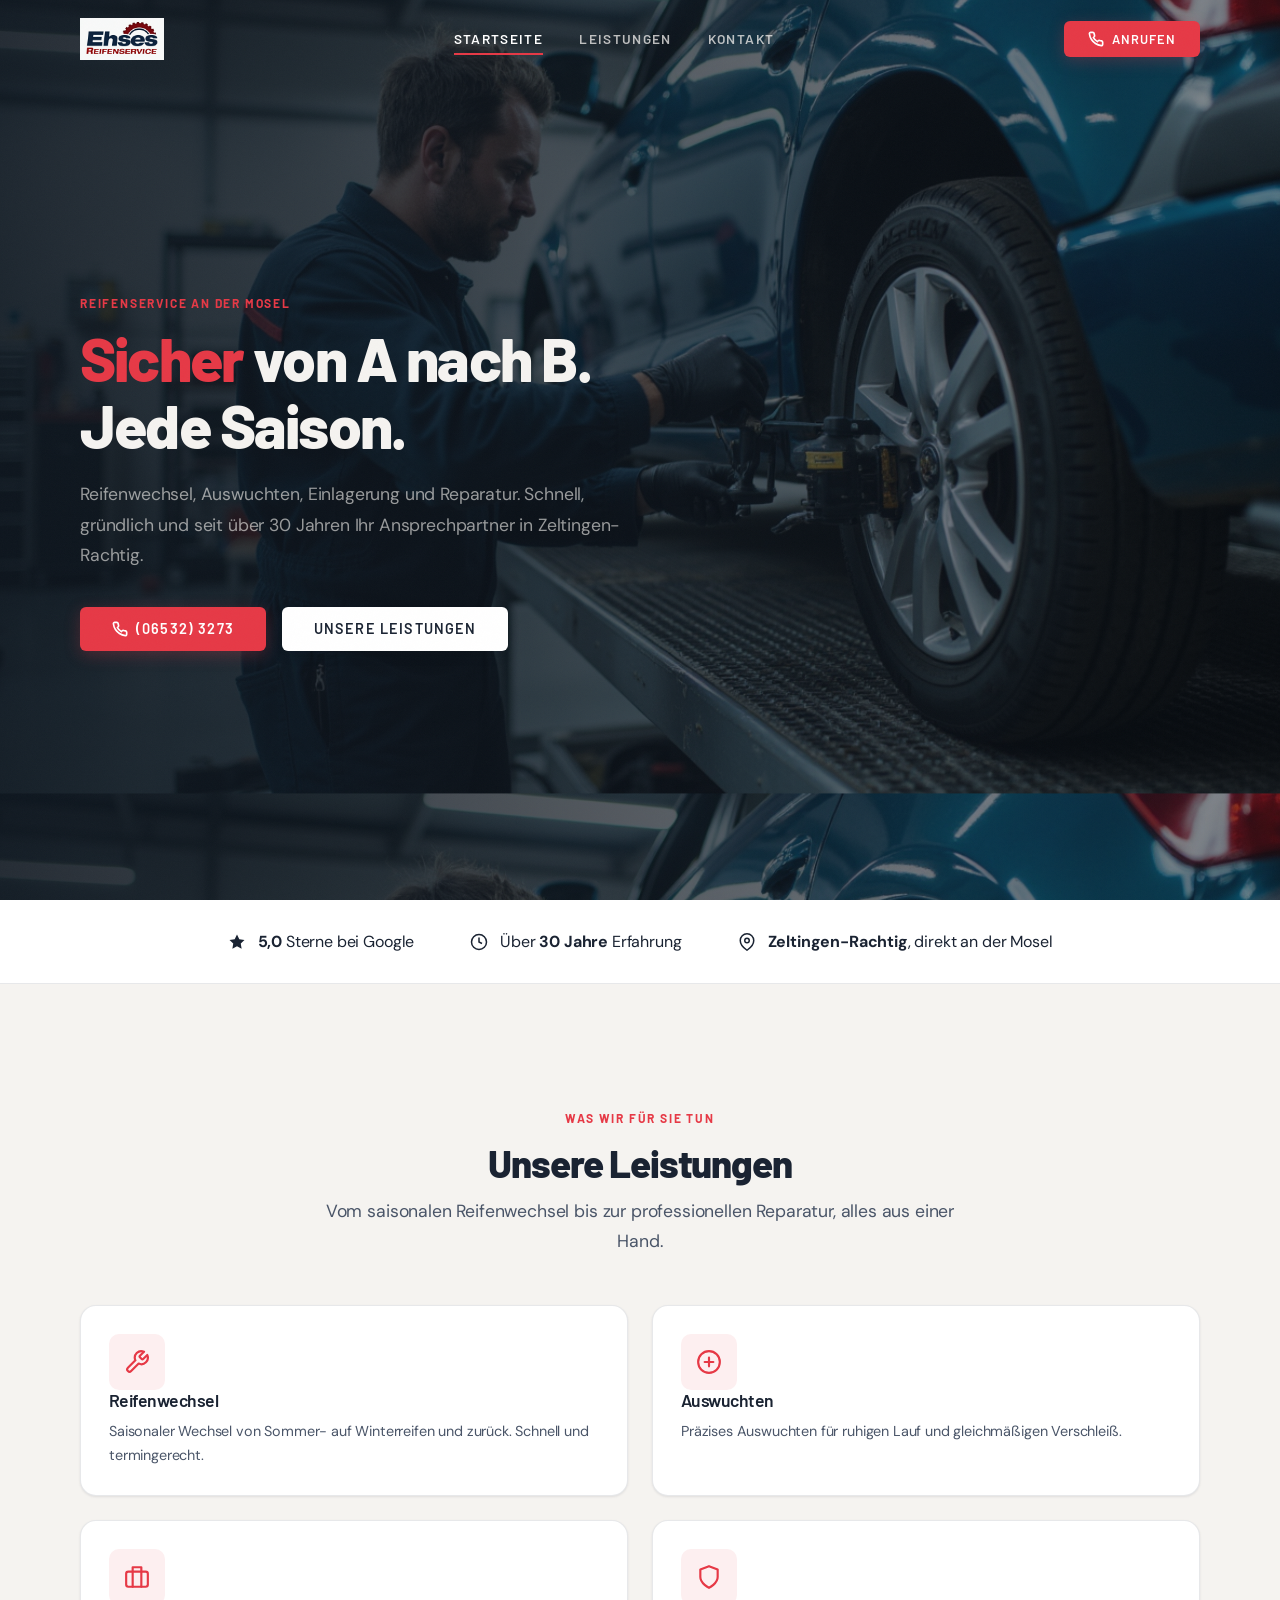
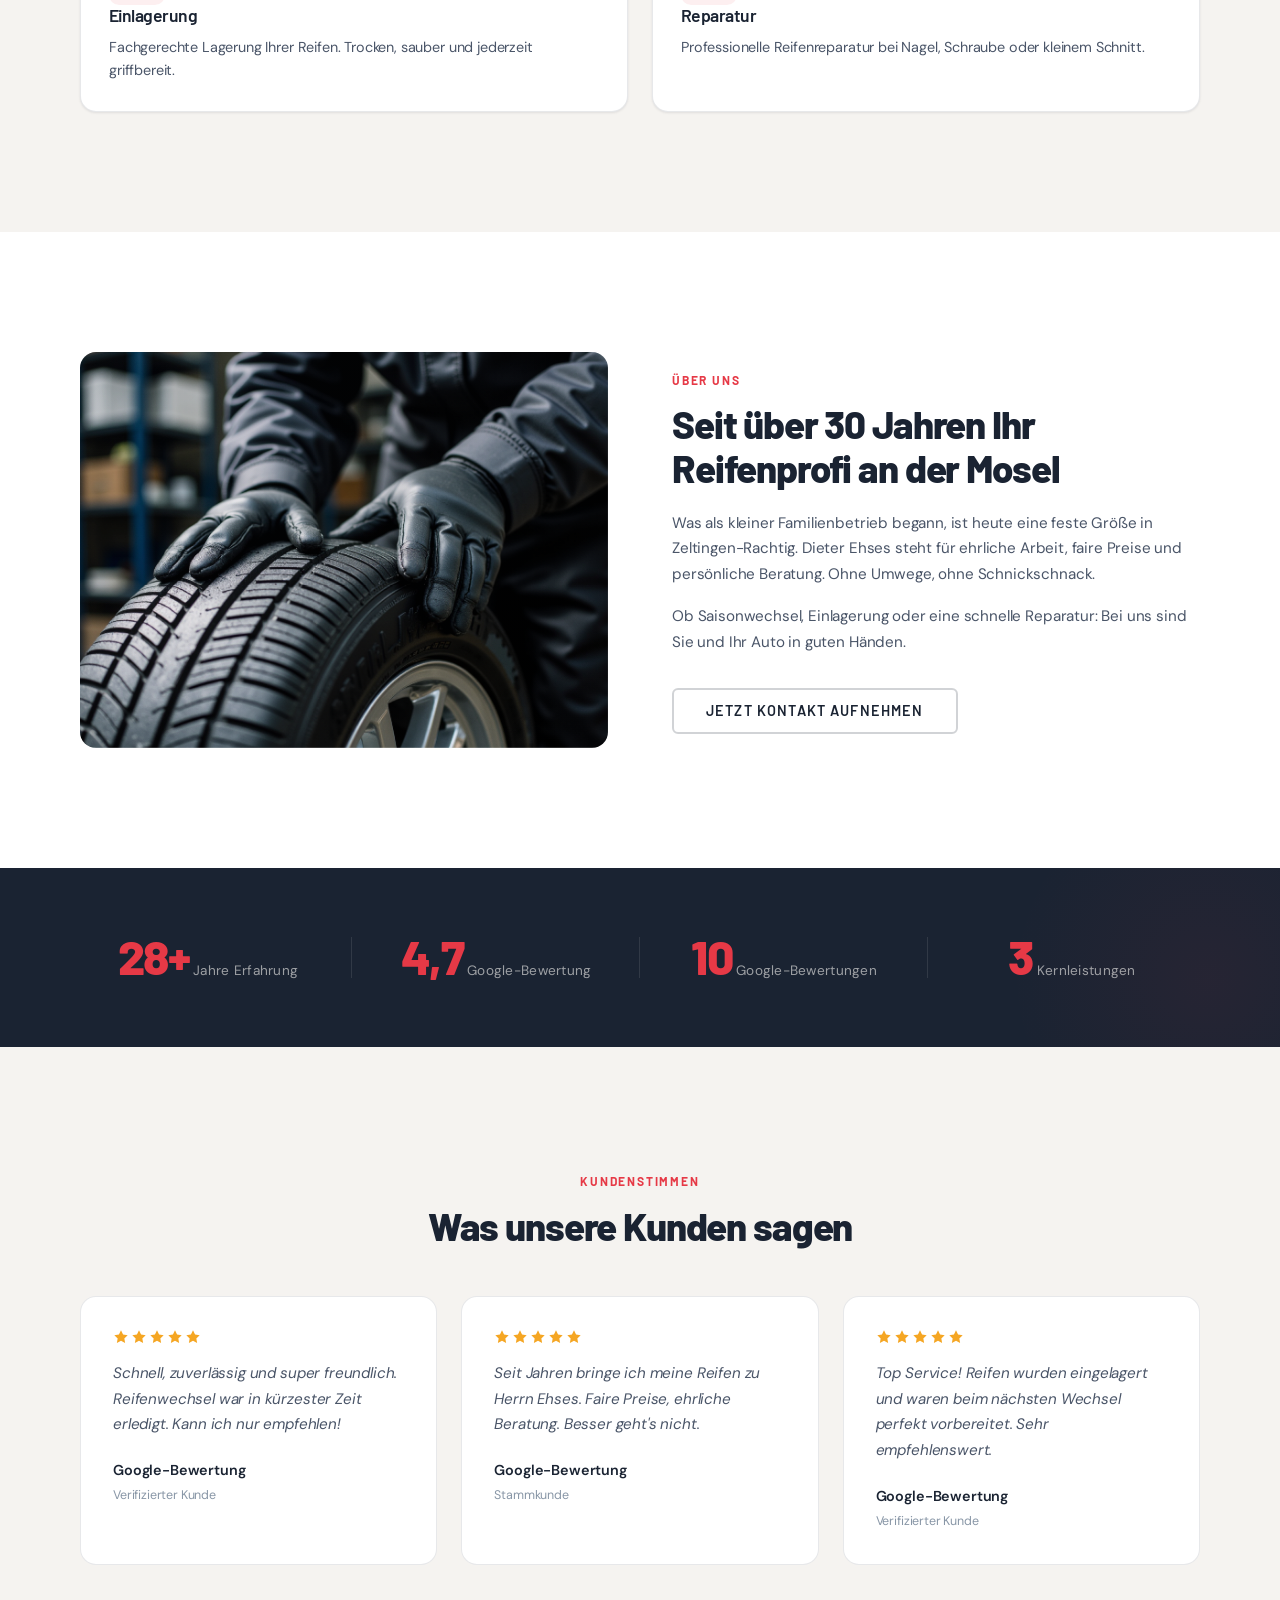
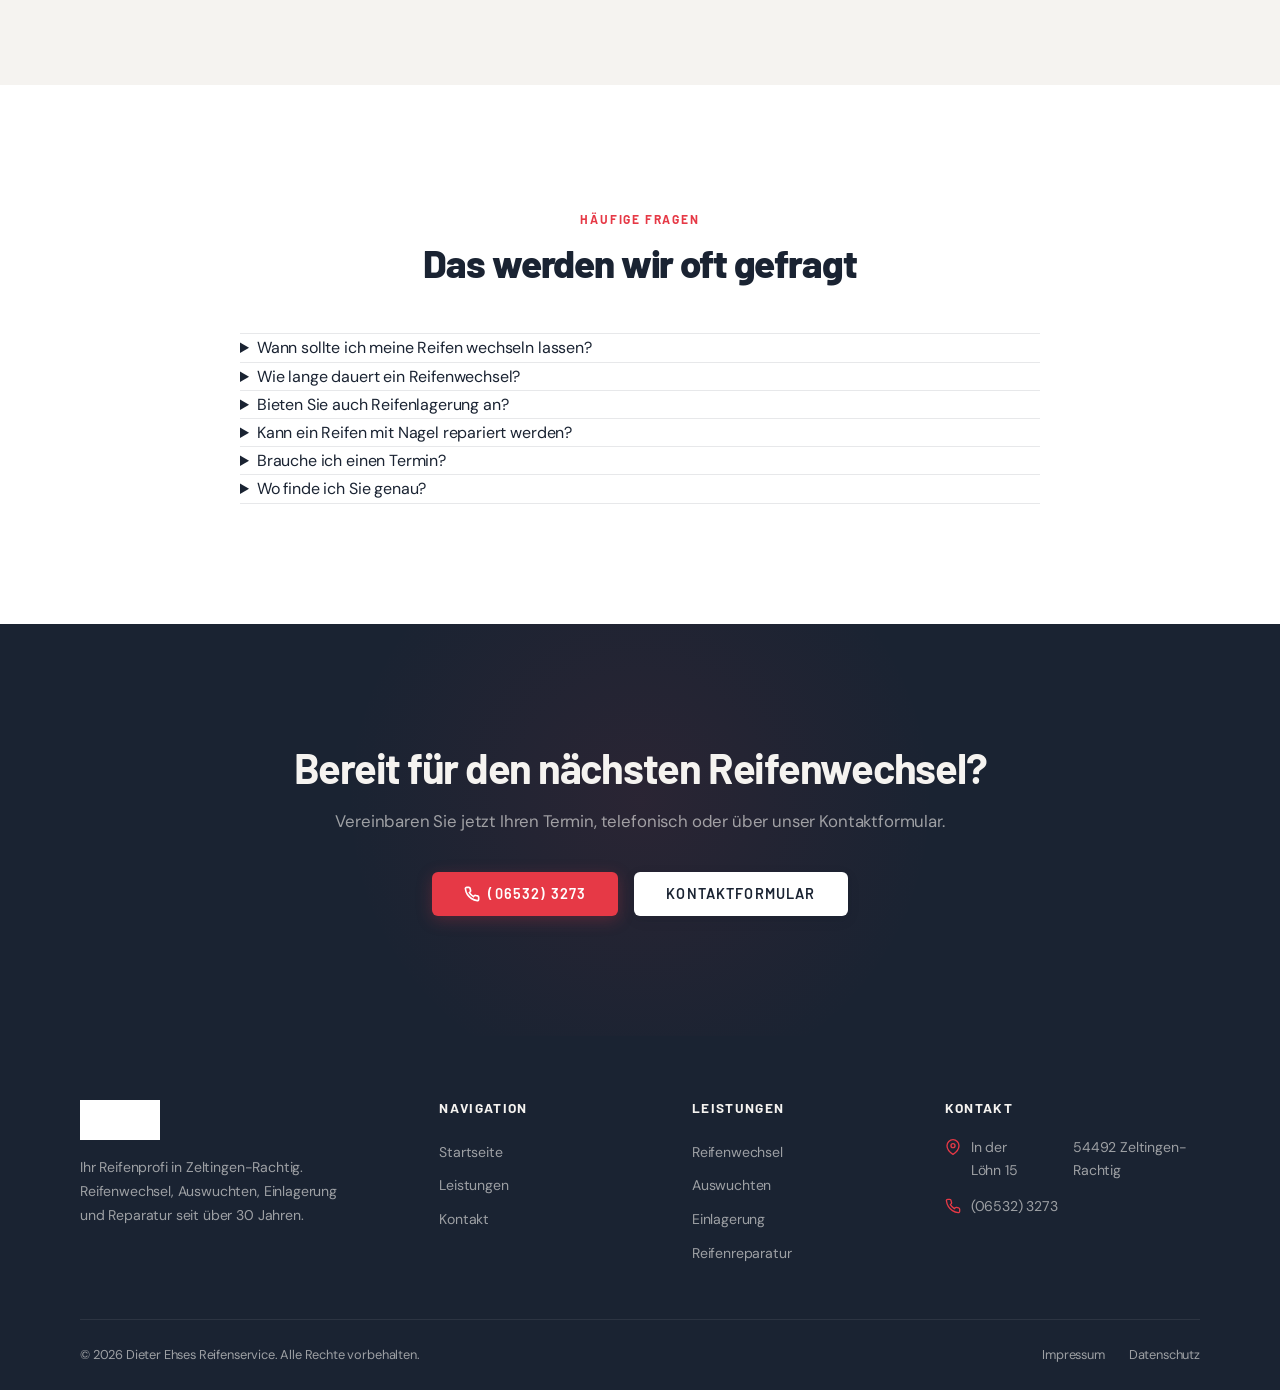
==== commit f07c7a9c: "Fix German umlauts across all HTML files and resolve CSS class mismatches Replaced all broken umlaut" ====
--- a/index.html
+++ b/index.html
@@ -180,7 +180,7 @@
         <div class="hero-content hero-stagger">
             <span class="section-label">Reifenservice an der Mosel</span>
             <h1><em>Sicher</em> von A nach B. Jede Saison.</h1>
-            <p class="hero-sub">Reifenwechsel, Auswuchten, Einlagerung und Reparatur. Schnell, gründlich und seit über 30 Jahren Ihr Ansprechpartner in Zeltingen-Rachtig.</p>
+            <p class="hero-text">Reifenwechsel, Auswuchten, Einlagerung und Reparatur. Schnell, gründlich und seit über 30 Jahren Ihr Ansprechpartner in Zeltingen-Rachtig.</p>
             <div class="hero-actions">
                 <a href="tel:065323273" class="btn btn-accent">
                     <svg xmlns="http://www.w3.org/2000/svg" width="18" height="18" viewBox="0 0 24 24" fill="none" stroke="currentColor" stroke-width="2.5" stroke-linecap="round" stroke-linejoin="round"><path d="M22 16.92v3a2 2 0 0 1-2.18 2 19.79 19.79 0 0 1-8.63-3.07 19.5 19.5 0 0 1-6-6 19.79 19.79 0 0 1-3.07-8.67A2 2 0 0 1 4.11 2h3a2 2 0 0 1 2 1.72c.127.96.361 1.903.7 2.81a2 2 0 0 1-.45 2.11L8.09 9.91a16 16 0 0 0 6 6l1.27-1.27a2 2 0 0 1 2.11-.45c.907.339 1.85.573 2.81.7A2 2 0 0 1 22 16.92z"/></svg>
@@ -300,24 +300,54 @@
             <span class="section-label">Kundenstimmen</span>
             <h2 class="section-title">Was unsere Kunden sagen</h2>
         </div>
-        <div class="testimonials-grid stagger-children">
+        <div class="testimonial-grid stagger-children">
             <div class="testimonial-card">
-                <div class="testimonial-stars">★★★★★</div>
-                <p class="testimonial-text">Schnell, zuverlässig und super freundlich. Reifenwechsel war in kürzester Zeit erledigt. Kann ich nur empfehlen!</p>
-                <p class="testimonial-author">Google-Bewertung</p>
-                <p class="testimonial-source">Verifizierter Kunde</p>
+                <div class="testimonial-stars">
+                    <svg xmlns="http://www.w3.org/2000/svg" width="16" height="16" viewBox="0 0 24 24" fill="currentColor"><path d="M12 2l3.09 6.26L22 9.27l-5 4.87 1.18 6.88L12 17.77l-6.18 3.25L7 14.14 2 9.27l6.91-1.01L12 2z"/></svg>
+                    <svg xmlns="http://www.w3.org/2000/svg" width="16" height="16" viewBox="0 0 24 24" fill="currentColor"><path d="M12 2l3.09 6.26L22 9.27l-5 4.87 1.18 6.88L12 17.77l-6.18 3.25L7 14.14 2 9.27l6.91-1.01L12 2z"/></svg>
+                    <svg xmlns="http://www.w3.org/2000/svg" width="16" height="16" viewBox="0 0 24 24" fill="currentColor"><path d="M12 2l3.09 6.26L22 9.27l-5 4.87 1.18 6.88L12 17.77l-6.18 3.25L7 14.14 2 9.27l6.91-1.01L12 2z"/></svg>
+                    <svg xmlns="http://www.w3.org/2000/svg" width="16" height="16" viewBox="0 0 24 24" fill="currentColor"><path d="M12 2l3.09 6.26L22 9.27l-5 4.87 1.18 6.88L12 17.77l-6.18 3.25L7 14.14 2 9.27l6.91-1.01L12 2z"/></svg>
+                    <svg xmlns="http://www.w3.org/2000/svg" width="16" height="16" viewBox="0 0 24 24" fill="currentColor"><path d="M12 2l3.09 6.26L22 9.27l-5 4.87 1.18 6.88L12 17.77l-6.18 3.25L7 14.14 2 9.27l6.91-1.01L12 2z"/></svg>
+                </div>
+                <p class="testimonial-quote">Schnell, zuverlässig und super freundlich. Reifenwechsel war in kürzester Zeit erledigt. Kann ich nur empfehlen!</p>
+                <div class="testimonial-author">
+                    <div class="testimonial-author-info">
+                        <span class="testimonial-name">Google-Bewertung</span>
+                        <span class="testimonial-source">Verifizierter Kunde</span>
+                    </div>
+                </div>
             </div>
             <div class="testimonial-card">
-                <div class="testimonial-stars">★★★★★</div>
-                <p class="testimonial-text">Seit Jahren bringe ich meine Reifen zu Herrn Ehses. Faire Preise, ehrliche Beratung. Besser geht's nicht.</p>
-                <p class="testimonial-author">Google-Bewertung</p>
-                <p class="testimonial-source">Stammkunde</p>
+                <div class="testimonial-stars">
+                    <svg xmlns="http://www.w3.org/2000/svg" width="16" height="16" viewBox="0 0 24 24" fill="currentColor"><path d="M12 2l3.09 6.26L22 9.27l-5 4.87 1.18 6.88L12 17.77l-6.18 3.25L7 14.14 2 9.27l6.91-1.01L12 2z"/></svg>
+                    <svg xmlns="http://www.w3.org/2000/svg" width="16" height="16" viewBox="0 0 24 24" fill="currentColor"><path d="M12 2l3.09 6.26L22 9.27l-5 4.87 1.18 6.88L12 17.77l-6.18 3.25L7 14.14 2 9.27l6.91-1.01L12 2z"/></svg>
+                    <svg xmlns="http://www.w3.org/2000/svg" width="16" height="16" viewBox="0 0 24 24" fill="currentColor"><path d="M12 2l3.09 6.26L22 9.27l-5 4.87 1.18 6.88L12 17.77l-6.18 3.25L7 14.14 2 9.27l6.91-1.01L12 2z"/></svg>
+                    <svg xmlns="http://www.w3.org/2000/svg" width="16" height="16" viewBox="0 0 24 24" fill="currentColor"><path d="M12 2l3.09 6.26L22 9.27l-5 4.87 1.18 6.88L12 17.77l-6.18 3.25L7 14.14 2 9.27l6.91-1.01L12 2z"/></svg>
+                    <svg xmlns="http://www.w3.org/2000/svg" width="16" height="16" viewBox="0 0 24 24" fill="currentColor"><path d="M12 2l3.09 6.26L22 9.27l-5 4.87 1.18 6.88L12 17.77l-6.18 3.25L7 14.14 2 9.27l6.91-1.01L12 2z"/></svg>
+                </div>
+                <p class="testimonial-quote">Seit Jahren bringe ich meine Reifen zu Herrn Ehses. Faire Preise, ehrliche Beratung. Besser geht's nicht.</p>
+                <div class="testimonial-author">
+                    <div class="testimonial-author-info">
+                        <span class="testimonial-name">Google-Bewertung</span>
+                        <span class="testimonial-source">Stammkunde</span>
+                    </div>
+                </div>
             </div>
             <div class="testimonial-card">
-                <div class="testimonial-stars">★★★★★</div>
-                <p class="testimonial-text">Top Service! Reifen wurden eingelagert und waren beim nächsten Wechsel perfekt vorbereitet. Sehr empfehlenswert.</p>
-                <p class="testimonial-author">Google-Bewertung</p>
-                <p class="testimonial-source">Verifizierter Kunde</p>
+                <div class="testimonial-stars">
+                    <svg xmlns="http://www.w3.org/2000/svg" width="16" height="16" viewBox="0 0 24 24" fill="currentColor"><path d="M12 2l3.09 6.26L22 9.27l-5 4.87 1.18 6.88L12 17.77l-6.18 3.25L7 14.14 2 9.27l6.91-1.01L12 2z"/></svg>
+                    <svg xmlns="http://www.w3.org/2000/svg" width="16" height="16" viewBox="0 0 24 24" fill="currentColor"><path d="M12 2l3.09 6.26L22 9.27l-5 4.87 1.18 6.88L12 17.77l-6.18 3.25L7 14.14 2 9.27l6.91-1.01L12 2z"/></svg>
+                    <svg xmlns="http://www.w3.org/2000/svg" width="16" height="16" viewBox="0 0 24 24" fill="currentColor"><path d="M12 2l3.09 6.26L22 9.27l-5 4.87 1.18 6.88L12 17.77l-6.18 3.25L7 14.14 2 9.27l6.91-1.01L12 2z"/></svg>
+                    <svg xmlns="http://www.w3.org/2000/svg" width="16" height="16" viewBox="0 0 24 24" fill="currentColor"><path d="M12 2l3.09 6.26L22 9.27l-5 4.87 1.18 6.88L12 17.77l-6.18 3.25L7 14.14 2 9.27l6.91-1.01L12 2z"/></svg>
+                    <svg xmlns="http://www.w3.org/2000/svg" width="16" height="16" viewBox="0 0 24 24" fill="currentColor"><path d="M12 2l3.09 6.26L22 9.27l-5 4.87 1.18 6.88L12 17.77l-6.18 3.25L7 14.14 2 9.27l6.91-1.01L12 2z"/></svg>
+                </div>
+                <p class="testimonial-quote">Top Service! Reifen wurden eingelagert und waren beim nächsten Wechsel perfekt vorbereitet. Sehr empfehlenswert.</p>
+                <div class="testimonial-author">
+                    <div class="testimonial-author-info">
+                        <span class="testimonial-name">Google-Bewertung</span>
+                        <span class="testimonial-source">Verifizierter Kunde</span>
+                    </div>
+                </div>
             </div>
         </div>
     </div>
--- a/styles.css
+++ b/styles.css
@@ -195,6 +195,33 @@
     color: var(--text-light);
     max-width: 55ch;
     line-height: 1.7;
+}
+
+.section-padding {
+    padding: var(--section-gap) 0;
+}
+
+.section-header {
+    text-align: center;
+    margin-bottom: 3rem;
+}
+
+.section-header .section-subtitle {
+    margin: 0 auto;
+}
+
+.section-title {
+    font-family: var(--font-heading);
+    font-size: clamp(1.75rem, 3vw, 2.5rem);
+    font-weight: 800;
+    letter-spacing: -0.03em;
+    line-height: 1.15;
+    color: var(--text);
+    margin-bottom: 16px;
+}
+
+.section-header .section-title {
+    margin-bottom: 12px;
 }
 
 /* --- Buttons --- */
@@ -641,6 +668,49 @@
     line-height: 1.65;
 }
 
+/* Service card icon variant (homepage) */
+.service-icon {
+    width: 56px;
+    height: 56px;
+    border-radius: var(--radius-md);
+    background: rgba(230, 57, 70, 0.08);
+    display: flex;
+    align-items: center;
+    justify-content: center;
+    margin-bottom: 20px;
+    transition: all var(--transition-base);
+}
+
+.service-icon svg {
+    color: var(--accent);
+    transition: transform var(--transition-base);
+}
+
+.service-card:hover .service-icon {
+    background: var(--accent);
+}
+
+.service-card:hover .service-icon svg {
+    color: #fff;
+    transform: rotate(-8deg);
+}
+
+.service-card > .service-icon {
+    margin: 28px 28px 0;
+}
+
+.service-card > h3 {
+    margin: 0 28px 10px;
+    font-size: 1.1rem;
+}
+
+.service-card > p {
+    margin: 0 28px 28px;
+    font-size: 0.9rem;
+    color: var(--text-light);
+    line-height: 1.65;
+}
+
 .service-card-link {
     display: inline-flex;
     align-items: center;
@@ -846,6 +916,12 @@
     font-size: 0.85rem;
     color: var(--accent);
     flex-shrink: 0;
+}
+
+.testimonial-author-info {
+    display: flex;
+    flex-direction: column;
+    gap: 2px;
 }
 
 .testimonial-name {
@@ -979,23 +1055,29 @@
     pointer-events: none;
 }
 
-.cta-content {
+.cta-content,
+.cta-card {
     position: relative;
     z-index: 1;
 }
 
-.cta-content h2 {
+.cta-content h2,
+.cta-card h2,
+.cta-section h2 {
     color: var(--text-on-dark);
     margin-bottom: 16px;
 }
 
-.cta-content p {
+.cta-content p,
+.cta-card p,
+.cta-section p {
     color: var(--text-on-dark-muted);
     margin: 0 auto 36px;
     font-size: 1.05rem;
 }
 
-.cta-actions {
+.cta-actions,
+.cta-buttons {
     display: flex;
     justify-content: center;
     gap: 16px;
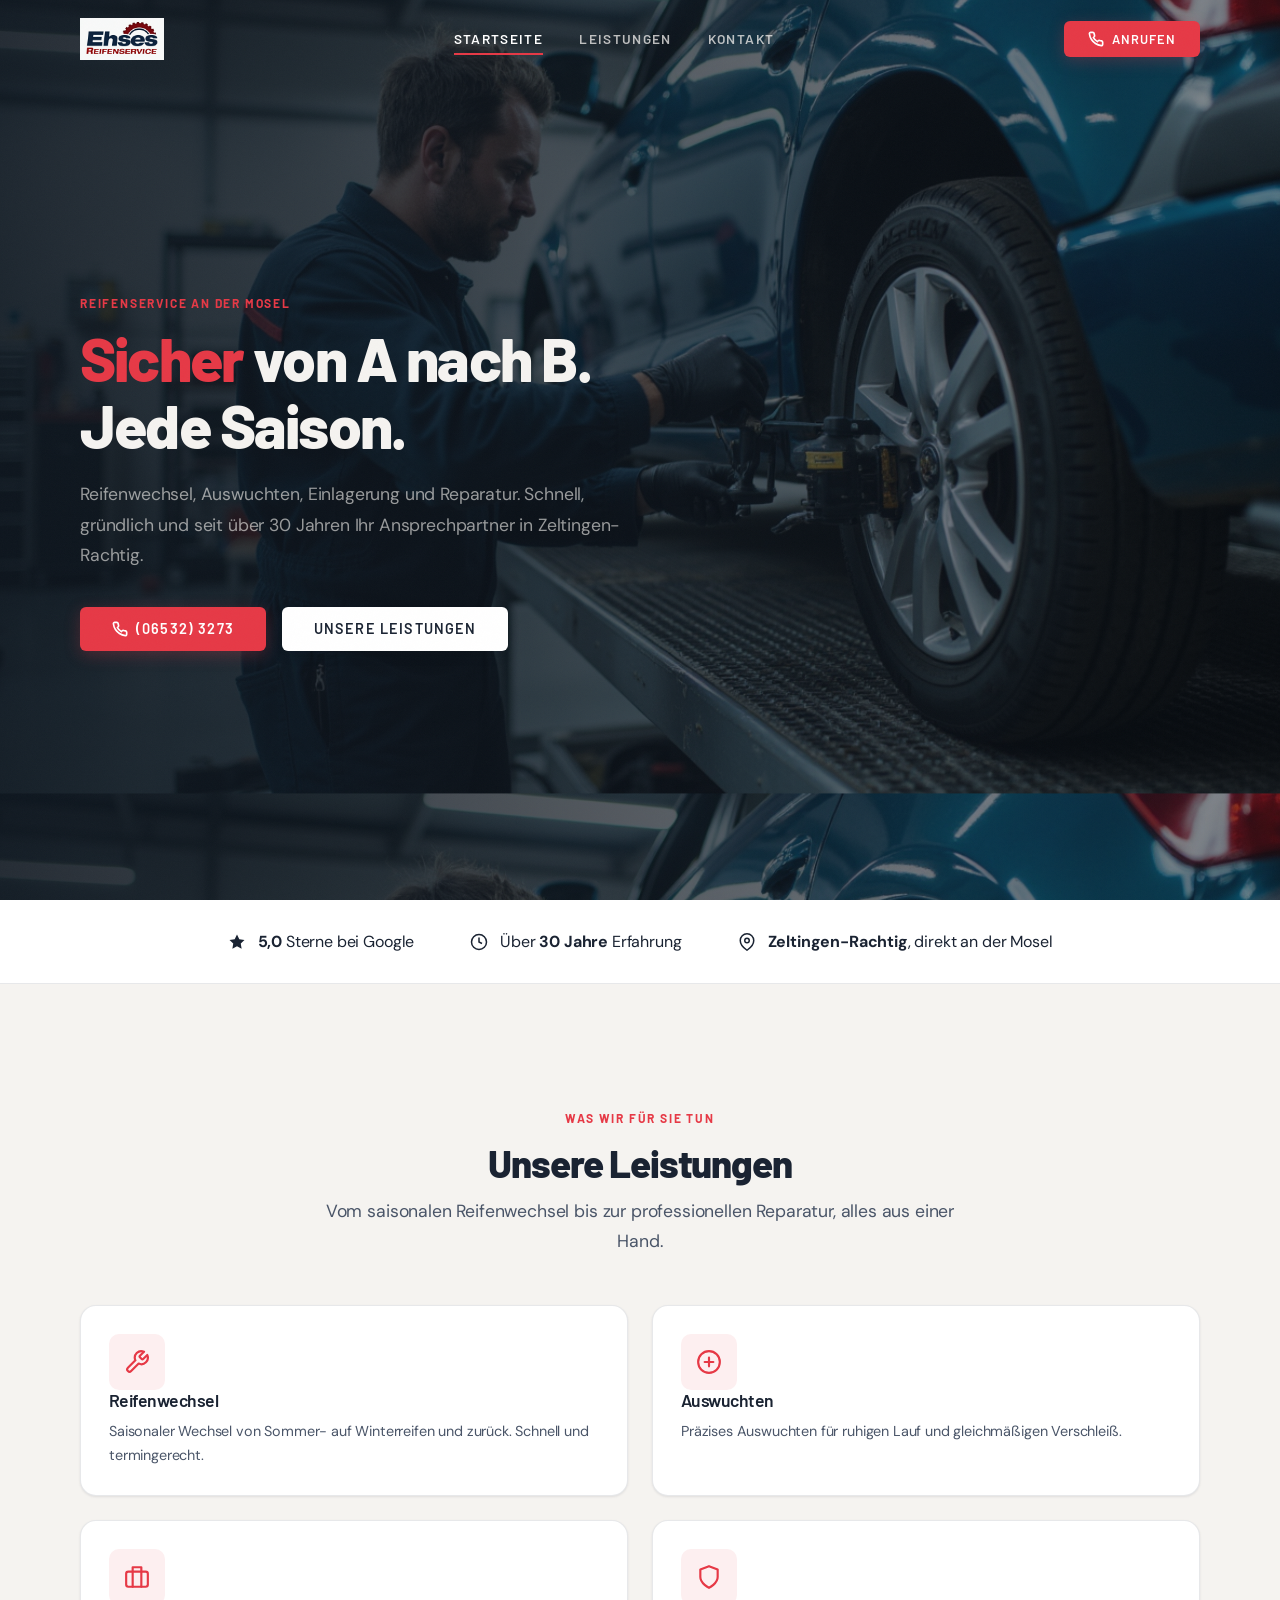
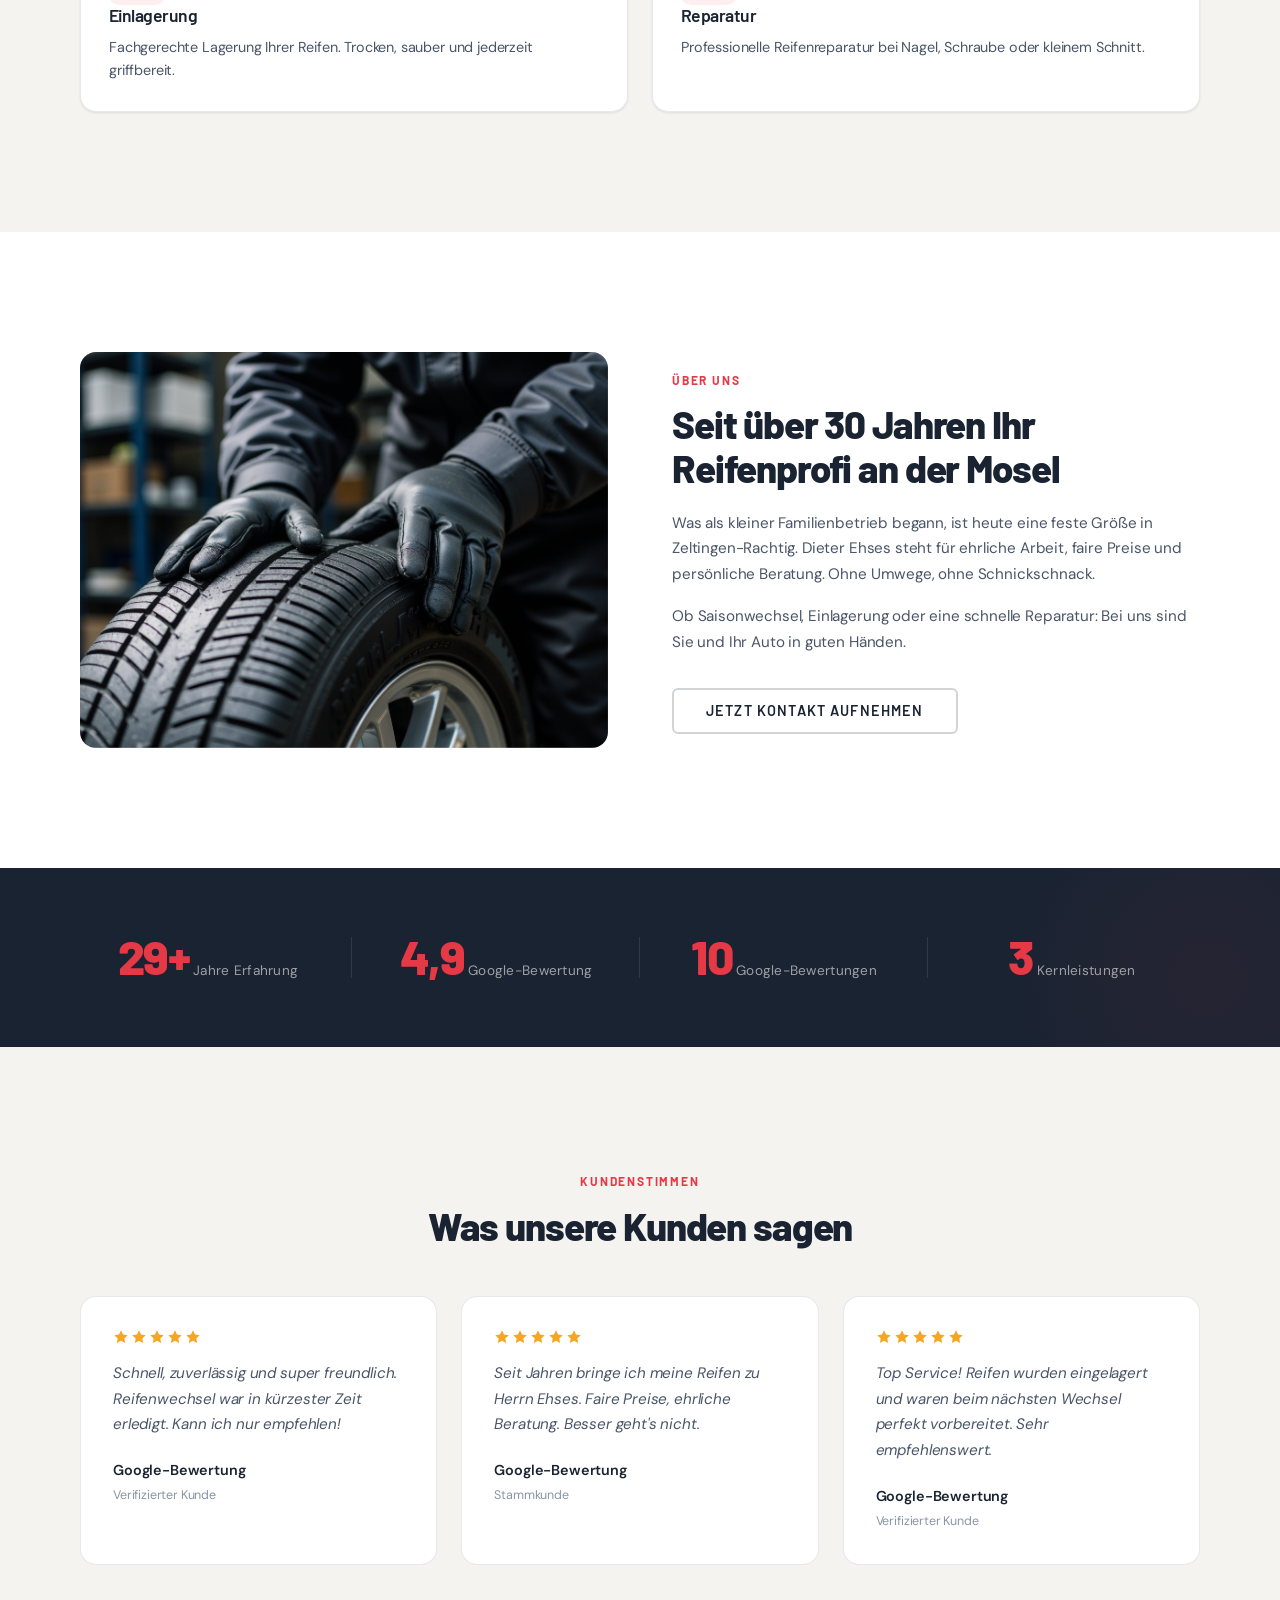
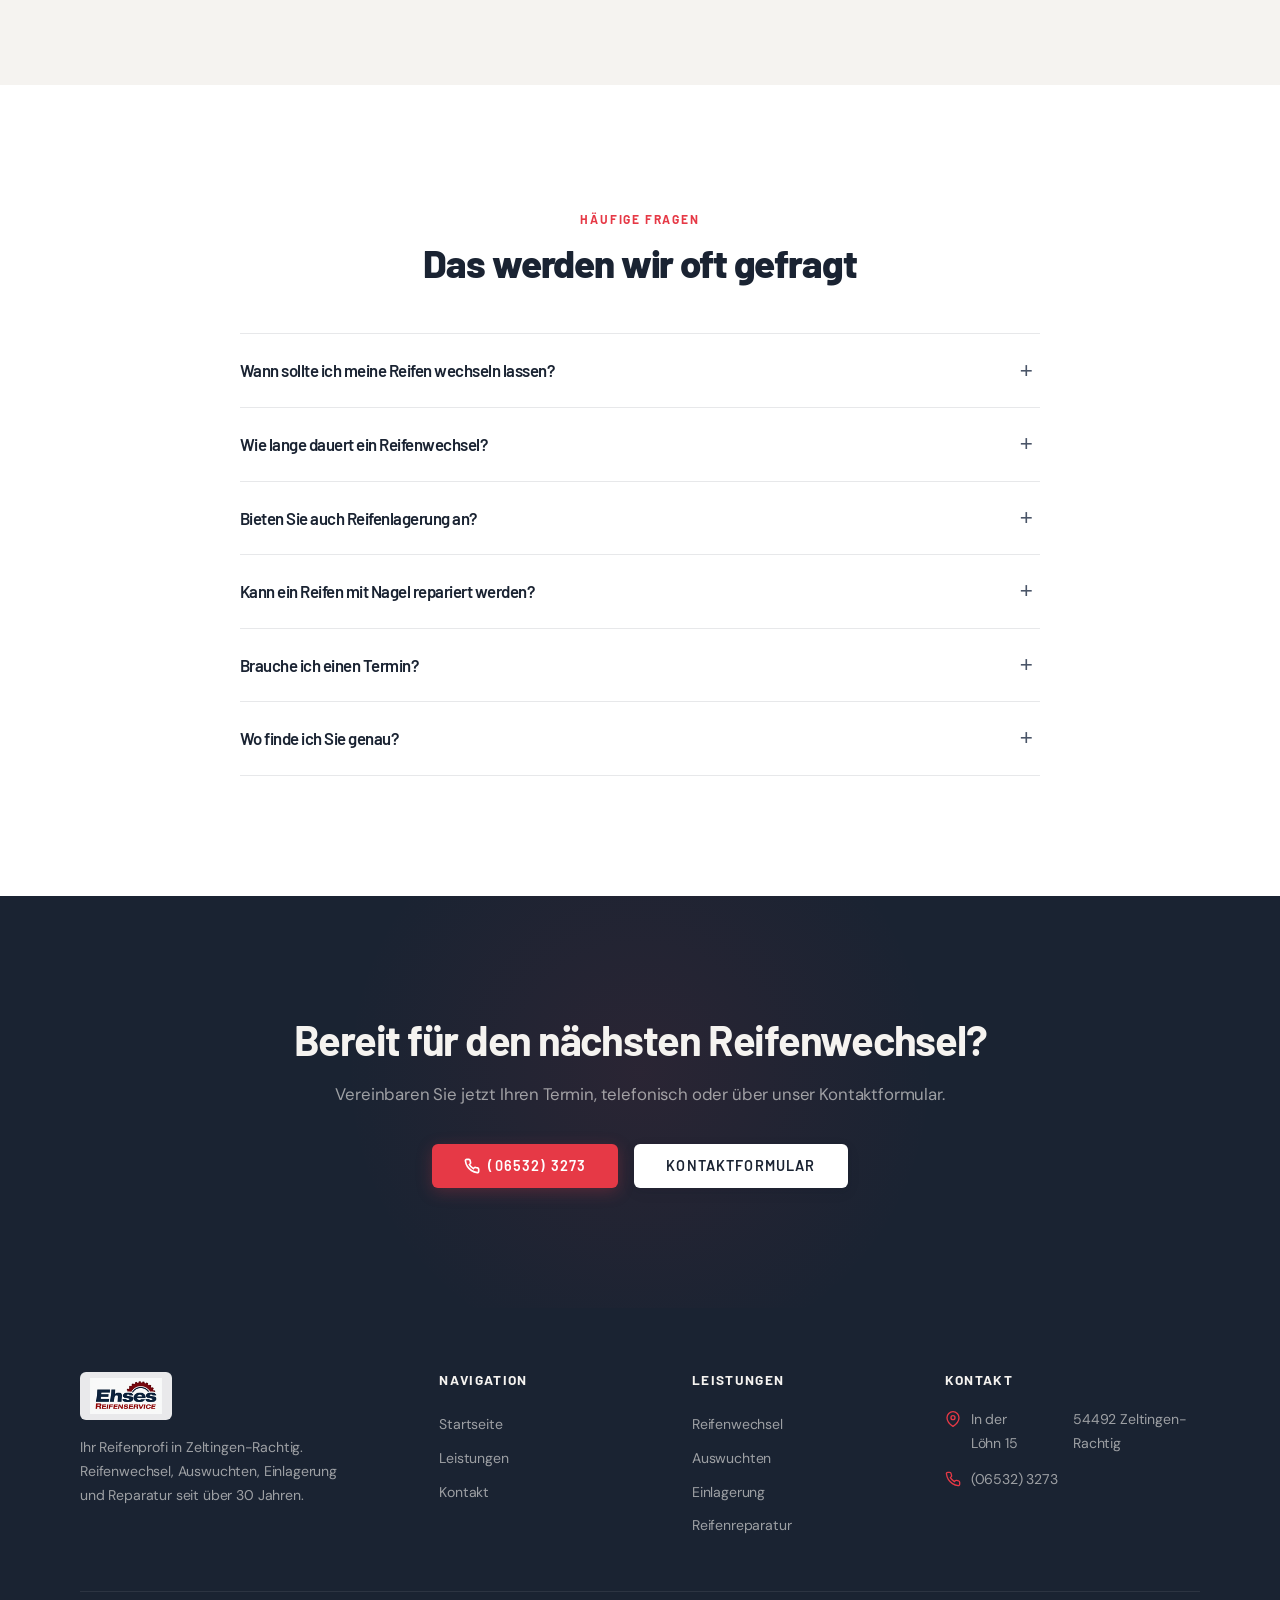
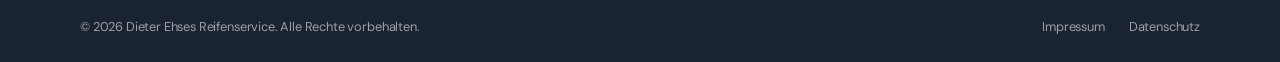
==== commit 129413bd: "Fix FAQ styling, footer logo, check-list icons, and CTA button visibility - Add native <details>/<su" ====
--- a/index.html
+++ b/index.html
@@ -362,37 +362,37 @@
         </div>
         <div class="faq-list stagger-children">
             <details class="faq-item">
-                <summary>Wann sollte ich meine Reifen wechseln lassen?</summary>
+                <summary class="faq-question">Wann sollte ich meine Reifen wechseln lassen?</summary>
                 <div class="faq-answer"><div class="faq-answer-inner">
                     <p>Die Faustregel lautet: Von O bis O, also von Oktober bis Ostern fahren Sie mit Winterreifen. Den genauen Zeitpunkt bestimmt das Wetter. Sobald die Temperaturen dauerhaft unter 7 Grad fallen, wird es Zeit für Winterreifen. Im Frühling gilt das Gleiche umgekehrt. Rufen Sie uns einfach an, wir finden schnell einen Termin.</p>
                 </div></div>
             </details>
             <details class="faq-item">
-                <summary>Wie lange dauert ein Reifenwechsel?</summary>
+                <summary class="faq-question">Wie lange dauert ein Reifenwechsel?</summary>
                 <div class="faq-answer"><div class="faq-answer-inner">
                     <p>Ein kompletter Reifenwechsel (alle vier Räder) dauert bei uns in der Regel 20 bis 30 Minuten. Wenn Ihre Reifen bei uns eingelagert sind, geht es noch schneller, weil wir alles vorbereiten können.</p>
                 </div></div>
             </details>
             <details class="faq-item">
-                <summary>Bieten Sie auch Reifenlagerung an?</summary>
+                <summary class="faq-question">Bieten Sie auch Reifenlagerung an?</summary>
                 <div class="faq-answer"><div class="faq-answer-inner">
                     <p>Ja, wir lagern Ihre Reifen fachgerecht bei uns ein. Trocken, sauber und jederzeit griffbereit für den nächsten Saisonwechsel. So sparen Sie sich den Platz in der Garage und den Transport.</p>
                 </div></div>
             </details>
             <details class="faq-item">
-                <summary>Kann ein Reifen mit Nagel repariert werden?</summary>
+                <summary class="faq-question">Kann ein Reifen mit Nagel repariert werden?</summary>
                 <div class="faq-answer"><div class="faq-answer-inner">
                     <p>In vielen Fällen ja. Wenn der Nagel oder die Schraube in der Lauffläche steckt und der Schaden nicht zu groß ist, können wir den Reifen professionell reparieren. Das spart Ihnen den Kauf eines neuen Reifens. Kommen Sie vorbei, wir schauen es uns an.</p>
                 </div></div>
             </details>
             <details class="faq-item">
-                <summary>Brauche ich einen Termin?</summary>
+                <summary class="faq-question">Brauche ich einen Termin?</summary>
                 <div class="faq-answer"><div class="faq-answer-inner">
                     <p>Einen Termin zu vereinbaren ist empfehlenswert, damit wir uns ausreichend Zeit für Sie nehmen können. Rufen Sie uns einfach an unter <a href="tel:065323273">(06532) 3273</a>, und wir finden gemeinsam einen passenden Termin.</p>
                 </div></div>
             </details>
             <details class="faq-item">
-                <summary>Wo finde ich Sie genau?</summary>
+                <summary class="faq-question">Wo finde ich Sie genau?</summary>
                 <div class="faq-answer"><div class="faq-answer-inner">
                     <p>Sie finden uns in der Löhn 15, 54492 Zeltingen-Rachtig. Direkt an der Mosel, gut erreichbar aus dem gesamten Umkreis. Auf unserer <a href="kontakt.html">Kontaktseite</a> finden Sie auch eine Karte mit Wegbeschreibung.</p>
                 </div></div>
--- a/styles.css
+++ b/styles.css
@@ -1013,13 +1013,66 @@
     opacity: 0;
 }
 
+/* Native <details> support */
+details.faq-item summary {
+    list-style: none;
+    cursor: pointer;
+}
+details.faq-item summary::-webkit-details-marker {
+    display: none;
+}
+details.faq-item summary::marker {
+    display: none;
+    content: "";
+}
+
+/* Style summary like .faq-question when using native <details> */
+details.faq-item > summary {
+    width: 100%;
+    display: flex;
+    align-items: center;
+    justify-content: space-between;
+    padding: 22px 0;
+    font-family: var(--font-heading);
+    font-size: 1.05rem;
+    font-weight: 600;
+    color: var(--text);
+    letter-spacing: var(--tracking-tight);
+    transition: color var(--transition-fast);
+    gap: 16px;
+}
+details.faq-item > summary:hover {
+    color: var(--accent);
+}
+
+/* +/- icon via ::after pseudo-element */
+details.faq-item > summary::after {
+    content: "+";
+    font-size: 1.4rem;
+    font-weight: 300;
+    flex-shrink: 0;
+    width: 28px;
+    height: 28px;
+    display: flex;
+    align-items: center;
+    justify-content: center;
+    transition: transform 300ms var(--ease-spring);
+    color: var(--text-light);
+}
+details.faq-item[open] > summary::after {
+    content: "\2212";
+    transform: rotate(180deg);
+    color: var(--accent);
+}
+
 .faq-answer {
     display: grid;
     grid-template-rows: 0fr;
     transition: grid-template-rows 400ms var(--ease-spring);
 }
 
-.faq-item.active .faq-answer {
+.faq-item.active .faq-answer,
+details.faq-item[open] .faq-answer {
     grid-template-rows: 1fr;
 }
 
@@ -1027,7 +1080,8 @@
     overflow: hidden;
 }
 
-.faq-answer-inner p {
+.faq-answer-inner p,
+.faq-answer > p {
     padding-bottom: 22px;
     font-size: 0.93rem;
     color: var(--text-light);
@@ -1483,10 +1537,12 @@
 }
 
 .footer-logo-img {
-    height: 40px;
+    height: 48px;
     width: auto;
     margin-bottom: 16px;
-    filter: brightness(0) invert(1);
+    border-radius: 6px;
+    background: rgba(255, 255, 255, 0.9);
+    padding: 6px 10px;
 }
 
 .footer-about {
